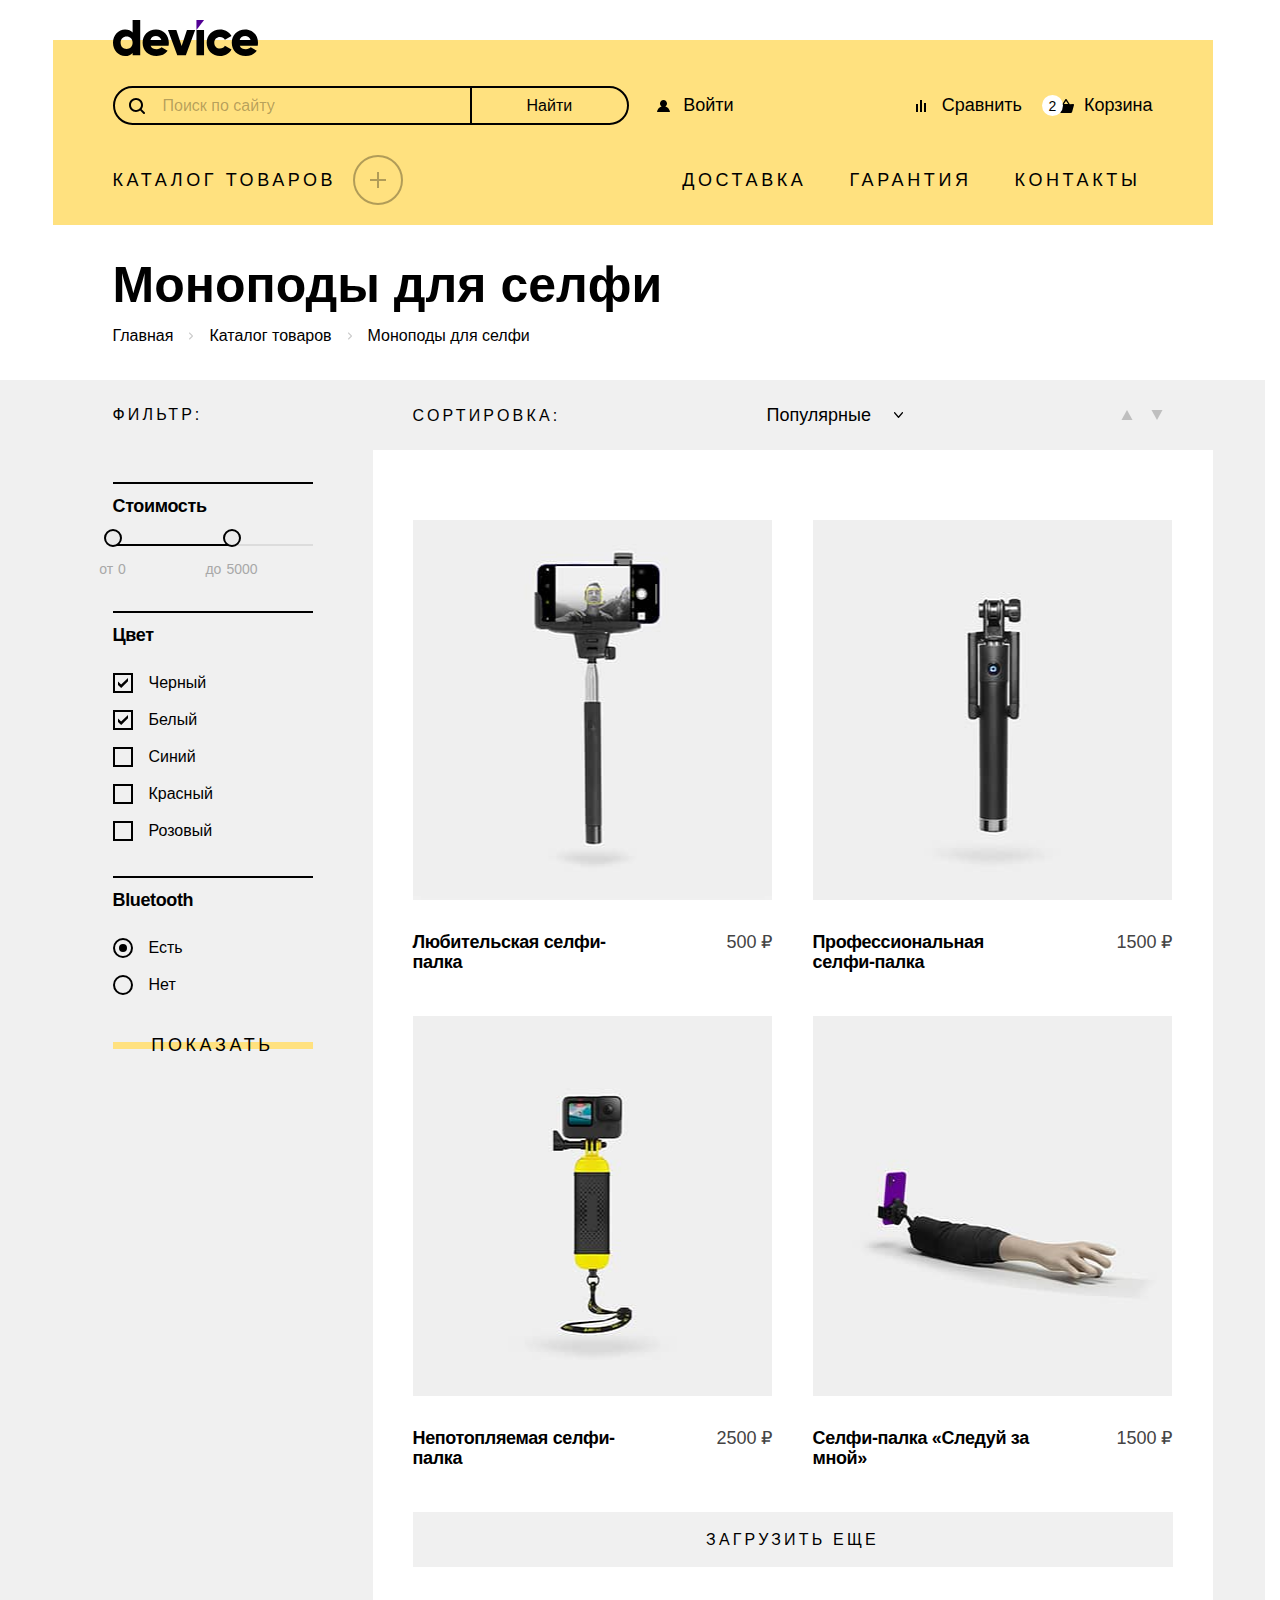
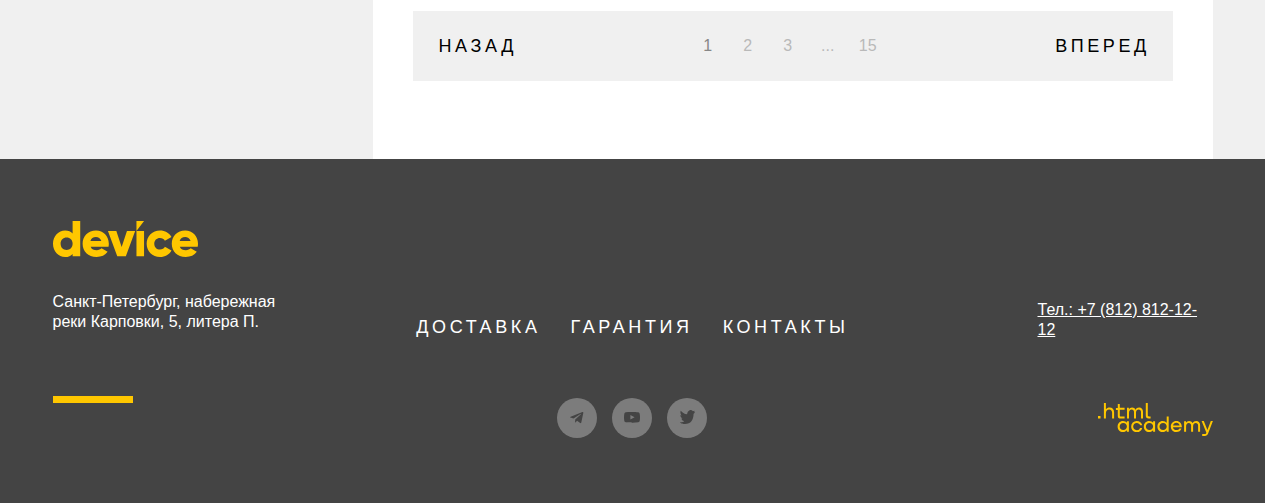
==== catalog.html @ 77f165de "Делает небольшие исправления в верстке" ====
<!DOCTYPE html>
<html lang="ru">

  <head>
    <meta charset="utf-8">
    <title>HTML Academy: Девайс</title>
    <link rel="stylesheet" href="styles/styles.min.css">
    <link rel="icon" href="images/icons/favicon.png" type="image/png">
  </head>

  <body>

    <div class="grid-container">

      <header class="header">
        <a class="header__logo-link" href="index.html">
          <img src="images/logo-header.svg" width="145" height="36" alt="Логотип магазина Девайс">
        </a>
        <form class="header__search-form" action="https://echo.htmlacademy.ru/" method="post">
          <label class="header__search-title">
            <span class="visually-hidden">Найти товары в магазине Девайс</span>
            <input class="field header__search-input" type="text" name="search" placeholder="Поиск по сайту" required>
            <span class="header__search-icon"></span>
          </label>
          <button class="header__search-button button" type="submit">Найти</button>
        </form>
        <nav class="header__user-navigation">
          <a class="user-nav-link user-signin-link header__user-item" href="#">Войти</a>
          <a class="user-nav-link user-compare-link header__product-item" href="#">Сравнить</a>
          <div class="header__product-item">
            <a class="user-nav-link user-basket-link" href="#">Корзина
              <span class="header__basket-count">2</span>
            </a>
            <!-- Чтобы открыть поповер с корзиной, нужно добавить класс "header_basket-open" -->
            <div class="header__basket-container">
              <ul class="header__basket-list">
                <li class="header__basket-item">
                  <a class="header__basket-link" href="#">
                    <img class="header__basket-thumb" src="images/products/amateur-selfie-stick-small.jpg" width="39" height="43" alt="Любительская селфи-палка">
                    <h2 class="header__basket-title">Любительская селфи-палка</h2>
                  </a>
                  <button class="header__basket-close-button" type="button">
                    <span class="visually-hidden">Удалить товар из корзины</span>
                  </button>
                </li>
                <li class="header__basket-item">
                  <a class="header__basket-link" href="#">
                    <img class="header__basket-thumb" src="images/products/professional-selfie-stick-small.jpg" width="39" height="43" alt="Профессиональная селфи-палка">
                    <h2 class="header__basket-title">Профессиональная селфи-палка</h2>
                  </a>
                  <button class="header__basket-close-button" type="button">
                    <span class="visually-hidden">Удалить товар из корзины</span>
                  </button>
                </li>
              </ul>
              <div class="header__basket-info">
                <span class="header__basket-total">Товаров:
                  <span class="header__basket-total-count">2</span>
                </span>
                <span class="header__basket-price">Сумма:
                  <span class="header__basket-sum">2000</span> ₽
                </span>
              </div>
              <a class="button header__basket-open-button" href="#">Открыть корзину</a>
            </div>
          </div>
        </nav>
        <div class="catalog header__catalog">
          <a class="button catalog__link-menu" href="catalog.html">Каталог товаров</a>
          <button class="button catalog__button" type="button">
            <span class="visually-hidden">Открыть меню с каталогом товаров</span>
          </button>
          <!-- Чтобы открыть каталог, нужно добавить класс "catalog_open" -->
          <ul class="catalog__list">
            <li class="catalog__item">
              <a class="catalog__link" href="#">Виртуальная реальность</a>
            </li>
            <li class="catalog__item">
              <a class="catalog__link" href="#">Моноподы для cелфи</a>
            </li>
            <li class="catalog__item">
              <a class="catalog__link" href="#">Экшн-камеры</a>
            </li>
            <li class="catalog__item">
              <a class="catalog__link" href="#">Фитнес-браслеты</a>
            </li>
            <li class="catalog__item">
              <a class="catalog__link" href="#">Умные часы</a>
            </li>
            <li class="catalog__item">
              <a class="catalog__link" href="#">Квадрокоптеры</a>
            </li>
          </ul>
        </div>
        <nav class="nav-info header__info-navigation">
          <ul class="nav-info__list">
            <li class="nav-info__item">
              <a class="nav-info__link" href="#">Доставка</a>
            </li>
            <li class="nav-info__item">
              <a class="nav-info__link" href="#">Гарантия</a>
            </li>
            <li class="nav-info__item">
              <a class="nav-info__link" href="#">Контакты</a>
            </li>
          </ul>
        </nav>
      </header>

      <main class="main main_production">
        <header class="production__heading">
          <h2 class="heading production__title">Моноподы для селфи</h2>
          <div class="breadcrumbs production_breadcrumbs">
            <a class="breadcrumbs__link" href="index.html">Главная</a>
            <a class="breadcrumbs__link" href="#">Каталог товаров</a>
            <span class="breadcrumbs__link">Моноподы для селфи</span>
          </div>
        </header>
        <section class="production">
          <div class="production__wrapper">
            <form class="production__filter" action="https://echo.htmlacademy.ru/" method="get">
              <div class="production__filter-heading">Фильтр:</div>
              <div class="production__wrapper-border">
                <fieldset class="production__filter-group">
                  <legend class="production__filter-title">Стоимость</legend>
                  <div class="production__range-scale">
                    <div class="production__range-bar">
                      <div class="production__range-wrapper production__range-wrapper_min">
                        <button class="production__range-toggle " type="button">
                          <span class="visually-hidden">Выбрать минимальную стоимость</span>
                        </button>
                        <label class="production__range-text">
                          <span class="production__range-price-text">от</span>
                          <input class="production__range-price-input" type="text" name="price-min" value="0">
                          <span class="production__range-price">0</span>
                        </label>
                      </div>
                      <div class="production__range-wrapper production__range-wrapper_max">
                        <button class="production__range-toggle" type="button">
                          <span class="visually-hidden">Выбрать максимальную стоимость</span>
                        </button>
                        <label class="production__range-text">
                          <span class="production__range-price-text">до</span>
                          <input class="production__range-price-input" type="text" name="price-max" value="5000">
                          <span class="production__range-price">5000</span>
                        </label>
                      </div>
                    </div>
                  </div>
                </fieldset>
              </div>
              <div class="production__wrapper-border">
                <fieldset class="production__filter-group">
                  <legend class="production__filter-title">Цвет</legend>
                  <label class="production__filter-inner">
                    <input class="production__filter-input production__filter-input_checkbox visually-hidden" name="color" type="checkbox" value="black" checked>
                    <span class="production__filter-input-2 production__filter-input-2_checkbox"></span>
                    <span class="production__filter-text">Черный</span>
                  </label>
                  <label class="production__filter-inner">
                    <input class="production__filter-input production__filter-input_checkbox visually-hidden" name="color" type="checkbox" value="white" checked>
                    <span class="production__filter-input-2 production__filter-input-2_checkbox"></span>
                    <span class="production__filter-text">Белый</span>
                  </label>
                  <label class="production__filter-inner">
                    <input class="production__filter-input production__filter-input_checkbox visually-hidden" name="color" type="checkbox" value="blue">
                    <span class="production__filter-input-2 production__filter-input-2_checkbox"></span>
                    <span class="production__filter-text">Синий</span>
                  </label>
                  <label class="production__filter-inner">
                    <input class="production__filter-input production__filter-input_checkbox visually-hidden" name="color" type="checkbox" value="red">
                    <span class="production__filter-input-2 production__filter-input-2_checkbox"></span>
                    <span class="production__filter-text">Красный</span>
                  </label>
                  <label class="production__filter-inner">
                    <input class="production__filter-input production__filter-input_checkbox visually-hidden" name="color" type="checkbox" value="pink">
                    <span class="production__filter-input-2 production__filter-input-2_checkbox"></span>
                    <span class="production__filter-text">Розовый</span>
                  </label>
                </fieldset>
              </div>
              <div class="production__wrapper-border">
                <fieldset class="production__filter-group">
                  <legend class="production__filter-title">Bluetooth</legend>
                  <label class="production__filter-inner">
                    <input class="production__filter-input production__filter-input_radio visually-hidden" name="bluetooth" type="radio" value="yes" checked>
                    <span class="production__filter-input-2 production__filter-input-2_radio"></span>
                    <span class="production__filter-text">Есть</span>
                  </label>
                  <label class="production__filter-inner">
                    <input class="production__filter-input production__filter-input_radio visually-hidden" name="bluetooth" type="radio" value="no">
                    <span class="production__filter-input-2 production__filter-input-2_radio"></span>
                    <span class="production__filter-text">Нет</span>
                  </label>
                </fieldset>
              </div>
              <button class="button button_yellow production__filter-button" type="submit">Показать</button>
            </form>
            <div class="production__inner">
              <div class="production__controls">
                <label class="production__title-select" for="sorting">Сортировка:</label>
                <select class="select production__select" name="sorting" id="sorting">
                  <option value="popular" selected>Популярные</option>
                  <option value="cheap">Дешевые</option>
                  <option value="expensive">Дорогие</option>
                </select>
                <div class="production__direction">
                  <button class="button production__button" type="button">
                    <span class="visually-hidden">От меньшего к большему</span>
                  </button>
                  <button class="button production__button production__button_arrow-down" type="button">
                    <span class="visually-hidden">От большего к меньшему</span>
                  </button>
                </div>
              </div>
              <ul class="card production__list">
                <li class="card__item">
                  <a class="card__link" href="#">
                    <!-- Чтобы отобразить ярлык "NEW", нужно добавить класс "card__img-inner_new" -->
                    <span class="card__img-inner">
                      <img class="card__img" src="images/products/amateur-selfie-stick-medium.jpg" alt="Любительская селфи-палка" width="360" height="380">
                      <span class="button button_yellow card__more">Подробнее</span>
                    </span>
                    <h2 class="heading card__title">Любительская селфи-палка</h2>
                    <span class="card__price">500 ₽</span>
                  </a>
                </li>
                <li class="card__item">
                  <a class="card__link" href="#">
                    <!-- Чтобы отобразить ярлык "NEW", нужно добавить класс "card__img-inner_new" -->
                    <span class="card__img-inner">
                      <img class="card__img" src="images/products/professional-selfie-stick-medium.jpg" alt="Любительская селфи-палка" width="360" height="380">
                      <span class="button button_yellow card__more">Подробнее</span>
                    </span>
                    <h2 class="heading card__title">Профессиональная селфи-палка</h2>
                    <span class="card__price">1500 ₽</span>
                  </a>
                </li>
                <li class="card__item">
                  <a class="card__link" href="#">
                    <!-- Чтобы отобразить ярлык "NEW", нужно добавить класс "card__img-inner_new" -->
                    <span class="card__img-inner">
                      <img class="card__img" src="images/products/unsinkable-selfie-stick-medium.jpg" alt="Любительская селфи-палка" width="360" height="380">
                      <span class="button button_yellow card__more">Подробнее</span>
                    </span>
                    <h2 class="heading card__title">Непотопляемая селфи-палка</h2>
                    <span class="card__price">2500 ₽</span>
                  </a>
                </li>
                <li class="card__item">
                  <a class="card__link" href="#">
                    <!-- Чтобы отобразить ярлык "NEW", нужно добавить класс "card__img-inner_new" -->
                    <span class="card__img-inner">
                      <img class="card__img" src="images/products/selfie-stick-follow-me-medium.jpg" alt="Любительская селфи-палка" width="360" height="380">
                      <span class="button button_yellow card__more">Подробнее</span>
                    </span>
                    <h2 class="heading card__title">Селфи-палка «Следуй за мной»</h2>
                    <span class="card__price">1500 ₽</span>
                  </a>
                </li>
              </ul>
              <button class="button production__load-more button_load-more" type="button">Загрузить еще</button>
              <div class="pagination pagination_margin-bottom">
                <a class="button pagination__link pagination__link_prev" href="#">Назад</a>
                <ul class="pagination__list">
                  <li class="pagination__item">
                    <a class="button pagination__link pagination__link_current" href="#">1</a>
                  </li>
                  <li class="pagination__item">
                    <a class="button pagination__link" href="#">2</a>
                  </li>
                  <li class="pagination__item">
                    <a class="button pagination__link" href="#">3</a>
                  </li>
                  <li class="pagination__item">
                    <span class="button pagination__link pagination__link_divider">...</span>
                  </li>
                  <li class="pagination__item">
                    <a class="button pagination__link" href="#">15</a>
                  </li>
                </ul>
                <a class="button pagination__link pagination__link_next" href="#">Вперед</a>
              </div>
            </div>
          </div>
        </section>
      </main>

      <footer class="footer">
        <div class="footer__inner">
          <div class="footer__contacts">
            <a class="footer__logo-link" href="index.html">
              <img src="images/logo-footer.svg" width="145" height="36" alt="Логотип магазина Девайс">
            </a>
            <address class="footer__address">Санкт-Петербург, набережная реки Карповки, 5, литера П.</address>
          </div>
          <div class="footer__info-wrapper">
            <nav class="nav-info footer__info-navigation">
              <ul class="nav-info__list footer_nav-info_list">
                <li class="nav-info__item footer_nav-info_margin">
                  <a class="nav-info__link footer_nav-info_link" href="#">Доставка</a>
                </li>
                <li class="nav-info__item footer_nav-info_margin">
                  <a class="nav-info__link footer_nav-info_link" href="#">Гарантия</a>
                </li>
                <li class="nav-info__item footer_nav-info_margin">
                  <a class="nav-info__link footer_nav-info_link" href="#">Контакты</a>
                </li>
              </ul>
            </nav>
            <ul class="social-list footer__social-wrapper">
              <li class="social-item footer__social-item">
                <a class="social-link footer__social-link social-link_telegram" href="https://t.me/htmlacademy" target="_blank" rel="nofollow">
                  <span class="visually-hidden">Станица в Телеграм</span>
                </a>
              </li>
              <li class="social-item footer__social-item">
                <a class="social-link footer__social-link social-link_youtube" href="https://www.youtube.com/user/htmlacademyru" target="_blank" rel="nofollow">
                  <span class="visually-hidden">Станица в YouTube</span>
                </a>
              </li>
              <li class="social-item footer__social-item">
                <a class="social-link footer__social-link social-link_twitter" href="https://twitter.com/htmlacademy_ru" target="_blank" rel="nofollow">
                  <span class="visually-hidden">Станица в Твиттере</span>
                </a>
              </li>
            </ul>
          </div>
          <div class="phone footer__phone-wrapper">
            <a class="phone-number footer__phone" href="tel:+78128121212">Тел.: +7 (812) 812-12-12</a>
            <a class="copyright footer__copyright" href="https://htmlacademy.ru/" aria-label="Сайт разработчиков макета" target="_blank">
              <svg class="copyright__svg footer_copyright-svg" width="115" height="33" viewBox="0 0 115 33" xmlns="http://www.w3.org/2000/svg" role="img">
                <path d="M0 12.9v2.6h2.5v-2.6H0ZM11.6 4.5c-1.6 0-2.8.7-3.6 1.7h-.1V0h-2v15.5h2v-5.3c0-2.1 1.3-3.6 3.3-3.6 1.8 0 2.9 1.4 2.9 3.2v5.7h2V9.4c.1-3-1.8-4.9-4.5-4.9ZM26.6 4.8h-4.8V1.1h-2v3.8h-1.9v2h1.9v6c0 1.7 1 2.7 2.7 2.7h4.1v-2h-3.7c-.7 0-1.1-.4-1.1-1.1V6.8h4.8v-2ZM41.1 4.6c-1.6 0-2.9.8-3.5 2.1h-.1c-.6-1.2-1.8-2.1-3.4-2.1-1.4 0-2.5.8-3.1 1.8h-.1V4.8H29v10.6h2V10c0-2 1-3.5 2.6-3.5 1.5 0 2.4 1 2.4 2.6v6.3h2V9.8c0-2.4 1.4-3.3 2.6-3.3 1.5 0 2.4 1 2.4 2.6v6.3h2V8.9c.1-2.5-1.4-4.3-3.9-4.3ZM47.8 12.7c0 1.7 1 2.7 2.8 2.7h2v-2h-1.7c-.7 0-1.1-.4-1.1-1.1V0h-2v12.7ZM28.9 19.7c-.9-1.1-2.2-1.8-3.9-1.8-3.1 0-5.4 2.3-5.4 5.6s2.3 5.6 5.4 5.6c1.8 0 3-.8 3.8-1.9h.1v1.6h2V18.2h-2v1.5Zm-3.6 7.4c-2.2 0-3.6-1.6-3.6-3.6s1.4-3.6 3.6-3.6 3.6 1.6 3.6 3.6c0 1.9-1.4 3.6-3.6 3.6ZM44.2 22c-.5-2.4-2.6-4.1-5.4-4.1a5.4 5.4 0 0 0-5.6 5.6c0 3.1 2.2 5.6 5.6 5.6 2.8 0 4.9-1.8 5.4-4.2h-2.1a3.4 3.4 0 0 1-3.3 2.3c-2.2 0-3.6-1.6-3.6-3.6s1.4-3.6 3.6-3.6c1.6 0 2.8 1 3.3 2.2h2.1V22ZM55.1 19.7c-.9-1.1-2.2-1.8-3.9-1.8-3.1 0-5.4 2.3-5.4 5.6s2.3 5.6 5.4 5.6c1.8 0 3-.8 3.8-1.9h.1v1.6h2V18.2h-2v1.5Zm-3.6 7.4c-2.2 0-3.6-1.6-3.6-3.6s1.4-3.6 3.6-3.6 3.6 1.6 3.6 3.6c0 1.9-1.5 3.6-3.6 3.6ZM68.7 19.8c-.9-1.1-2.2-1.9-3.9-1.9-3.1 0-5.4 2.3-5.4 5.6s2.2 5.6 5.4 5.6c1.7 0 3-.8 3.8-1.8h.1v1.5h2V13.4h-2v6.4Zm-3.6 7.3c-2.2 0-3.6-1.6-3.6-3.6s1.4-3.6 3.6-3.6 3.6 1.6 3.6 3.6c-.1 2-1.5 3.6-3.6 3.6ZM78.3 17.9c-3.3 0-5.5 2.5-5.5 5.6 0 3 2.1 5.6 5.5 5.6 2.5 0 4.5-1.3 5.2-3.6h-2.1c-.5 1-1.6 1.6-3 1.6-1.9 0-3.3-1.3-3.4-2.9h8.8c.2-3.6-2-6.3-5.5-6.3Zm0 1.9c1.7 0 3 1 3.3 2.6h-6.5c.3-1.5 1.5-2.6 3.2-2.6ZM98.2 17.9c-1.6 0-2.9.8-3.6 2h-.1c-.6-1.2-1.8-2-3.4-2-1.4 0-2.5.7-3.1 1.8v-1.5h-1.9v10.6h2v-5.4c0-2 1-3.4 2.6-3.5 1.5 0 2.4 1 2.4 2.6v6.3h2v-5.6c0-2.4 1.4-3.3 2.6-3.3 1.5 0 2.4 1 2.4 2.6v6.3h2v-6.5c.1-2.6-1.4-4.4-3.9-4.4ZM109.4 27l-3.6-8.9h-2.2l4.8 11.6c-.3.9-.7 1.2-1.7 1.2h-2.5v2h2.5c1.8 0 2.8-.8 3.5-2.6l4.7-12.2h-2.1l-3.4 8.9Z" />
              </svg>
            </a>
          </div>
        </div>
      </footer>
    </div>
    <script src="scripts/script.js"></script>
  </body>

</html>
---- styles/styles.min.css ----
.modal__button-input:hover,.modal__close-button:hover,.phone-number:hover,.footer__logo-link:hover,.production__filter-input:hover+.production__filter-input-2::before,.products__link:hover,.slider__point:hover,.slider__button-control:hover,.nav-info__link:hover,.catalog__link:hover,.header__basket-close-button:hover,.header__basket-link:hover,.header__logo-link:hover,.user-nav-link:hover,.card__link:hover .card__img-inner:before,.card__link:hover .card__img,.card__link:hover .card__title,.card__link:hover .card__price,.button_load-more:hover{opacity:.6}.modal__button-input:active,.modal__input:disabled,.modal__close-button:active,.phone-number:active,.social-link:active::before,.footer__logo-link:active,.copyright__svg:active,.production__filter-input:disabled+.production__filter-input-2_checkbox,.production__filter-input:disabled~.production__filter-text,.production__filter-input:active+.production__filter-input-2::before,.subscribe__button:disabled,.subscribe__input:disabled,.delivery__link:active,.products__link:active,.slider__point:active,.slider__button-control:active,.nav-info__link:active,.catalog__link:active,.header__basket-close-button:active,.header__basket-link:active,.header__logo-link:active,.user-nav-link:active,.card__link:active .card__img-inner:before,.card__link:active .card__img,.card__link:active .card__title,.card__link:active .card__price,.button_load-more:active,.select:disabled,.header__search-button:disabled,.header__search-input:disabled+.header__search-form__icon,.header__search-input:disabled,.button:disabled{opacity:.3}.header__search-button:disabled,.header__search-input:disabled+.header__search-form__icon,.header__search-input:disabled,.button:disabled{pointer-events:none}.social-list,.production__list,.advantages__list,.products__list,.slider__pagination,.nav-info__list,.catalog__list,.header__basket-list,.pagination__list,.list{margin:0;padding:0;list-style:none}.phone-number,.delivery__link,.products__link,.nav-info__link,.catalog__link,.header__basket-link,.card__link,.breadcrumbs__link{color:#000;text-decoration:none}@font-face{font-style:normal;font-weight:400;font-family:"Rubik";font-display:swap;src:url("../fonts/rubik/rubik-400.woff2") format("woff2")}@font-face{font-style:normal;font-weight:700;font-family:"Rubik";font-display:swap;src:url("../fonts/rubik/rubik-700.woff2") format("woff2")}@font-face{font-style:normal;font-weight:800;font-family:"Raleway";font-display:swap;src:url("../fonts/raleway/raleway-800.woff2") format("woff2")}*,*::before,*::after{box-sizing:border-box}*:focus{outline:2px solid #af4fff}*:focus:not(:focus-visible){outline:none}*:focus-visible{outline:2px solid #af4fff}html{scrollbar-gutter:stable}body{min-width:1160px;height:100vh;margin:0;font-style:normal;font-weight:400;font-size:18px;line-height:30px;font-family:"Rubik",sans-serif}.visually-hidden{position:absolute;width:0;height:0;margin:-1px;padding:0;overflow:hidden;white-space:nowrap;border:0;clip:rect(0 0 0 0);-webkit-clip-path:inset(100%);clip-path:inset(100%)}.grid-container{display:grid;min-height:100%;margin:0 auto;padding-top:40px;-webkit-column-gap:40px;-moz-column-gap:40px;column-gap:40px;grid-template-columns:repeat(6, 1fr);grid-template-rows:-webkit-min-content 1fr -webkit-min-content;grid-template-rows:min-content 1fr min-content}.main{grid-column:1/-1}.heading,.paragraph{margin:0;margin-bottom:20px}.heading{font-family:"Raleway",sans-serif}.paragraph{color:#444}.field{font-size:inherit;font-family:inherit;color:#444;border:0}.select{position:relative;padding:0 32px 0 10px;font-size:inherit;line-height:30px;font-family:inherit;background-image:url("../images/icons/arrow-bottom.svg");background-repeat:no-repeat;background-position:center right 12px;cursor:pointer;-webkit-appearance:none;-moz-appearance:none}.select:disabled{pointer-events:none}.button{position:relative;display:flex;justify-content:center;align-items:center;padding:10px;font-size:inherit;font-family:"Raleway",sans-serif;text-align:center;color:#000;text-transform:uppercase;text-decoration:none;background-color:rgba(0,0,0,0);border:none;cursor:pointer}.button:focus{z-index:1}.button_yellow{z-index:1;width:-webkit-max-content;width:-moz-max-content;width:max-content;padding:5px 15px;letter-spacing:.2em}.button_yellow::before{content:"";position:absolute;z-index:-1;width:100%;height:22%;background-color:#ffe17f;transition:height .2s}.button_yellow:hover::before{height:100%}.button_yellow:active::before{background-color:#fc3}.button_load-more{width:calc(100% - 80px);margin:0 auto;padding-top:18px;padding-bottom:18px;font-size:16px;line-height:19px;letter-spacing:.2em;background-color:#f0f0f0}.product-parameters{display:flex;flex-wrap:wrap}.product-parameters__list{display:flex;flex-direction:column;margin:0;margin-right:20px;margin-bottom:26px}.product-parameters__title{font-size:16px}.product-parameters__description{order:-1;margin:0;margin-bottom:12px;font-size:36px}.list{margin-bottom:30px;margin-left:20px;line-height:20px}.list__item{position:relative;margin-bottom:19px;padding-left:34px}.list__item::before{content:"";position:absolute;top:0;bottom:0;left:0;width:8px;height:8px;margin:auto;background-color:#000;border-radius:50%}.tooltip{position:relative}.tooltip__button{width:26px;height:26px;background-color:#ffe17f;background-image:url("../images/icons/tooltip-icon.svg");background-repeat:no-repeat;background-position:center;border-radius:50%}.tooltip__button:hover+.tooltip__text,.tooltip__button:focus+.tooltip__text{display:block}.tooltip__text{position:absolute;top:100%;right:-35px;z-index:1;display:none;width:-webkit-max-content;width:-moz-max-content;width:max-content;max-width:200px;margin-top:10px;padding:19px;font-weight:400;font-size:16px;line-height:20px;color:#fff;background-color:#000}.tooltip__text::before{content:"";position:absolute;right:40px;bottom:100%;width:14px;height:6px;background-image:url("../images/icons/tooltip-arrow.svg");background-repeat:no-repeat}.breadcrumbs{display:flex;flex-wrap:wrap;align-items:center}.breadcrumbs__link{position:relative;font-size:16px;line-height:20px}.breadcrumbs__link:last-child{pointer-events:none}.breadcrumbs__link:not(:last-child){margin-right:36px}.breadcrumbs__link:not(:last-child)::after{content:"";position:absolute;top:50%;right:-20px;width:4px;height:8px;background-image:url("../images/icons/arrow-right.svg");background-repeat:no-repeat;-webkit-transform:translateY(-50%);transform:translateY(-50%);opacity:.2;pointer-events:none}.breadcrumbs__link:hover{color:#666}.breadcrumbs__link:active{color:#b3b3b3}.card{display:grid;margin-bottom:44px;-webkit-column-gap:40px;-moz-column-gap:40px;column-gap:40px;grid-template-columns:repeat(2, 1fr);row-gap:44px}.card__link{display:grid;grid-template-columns:2fr .8fr;row-gap:32px}.card__link:hover .card__img{-webkit-transform:scale(1.1);transform:scale(1.1)}.card__link:hover .card__more{opacity:1}.card__img-inner{position:relative;overflow:hidden;background-color:#f0f0f0;grid-column:1/-1}.card__img-inner:before{content:"";position:absolute;top:27px;right:27px;z-index:1;display:none;width:60px;height:60px;background-image:url("../images/icons/new.svg");background-repeat:no-repeat;opacity:1;transition:opacity .2s}.card__img-inner_new::before{display:block}.card__img{display:block;width:100%;height:auto;transition:opacity .2s,-webkit-transform .2s;transition:opacity .2s,transform .2s;transition:opacity .2s,transform .2s,-webkit-transform .2s;-o-object-fit:contain;object-fit:contain}.card__more{position:absolute;top:0;right:0;bottom:0;left:0;width:100%;max-width:210px;height:-webkit-min-content;height:-moz-min-content;height:min-content;margin:auto;opacity:0;transition:opacity .2s;pointer-events:none}.card__title{margin-bottom:0;padding-right:20px;font-size:18px;line-height:20px;letter-spacing:-0.02em;transition:opacity .2s;grid-column-start:1}.card__price{line-height:21px;color:#444;transition:opacity .2s;grid-column-end:-1;justify-self:right}.pagination{display:flex;align-items:center;width:calc(100% - 80px);margin:0 auto;background-color:#f0f0f0}.pagination_margin-bottom{margin-bottom:78px}.pagination__list{display:flex;flex-wrap:wrap;justify-content:center;align-items:center}.pagination__item{font-weight:400;font-size:16px;line-height:20px;font-family:"Rubik",sans-serif}.pagination__link{min-width:40px;min-height:40px;padding:10px 11px;font-family:inherit;color:#b9b9b9}.pagination__link:hover{color:#444}.pagination__link:active{color:#c7c7c7}.pagination__link_prev,.pagination__link_next{max-width:140px;margin:0 auto;padding:26px;line-height:18px;font-family:"Raleway",sans-serif;color:#000;letter-spacing:.2em}.pagination__link_prev:hover,.pagination__link_next:hover{background-color:#dcdcdc}.pagination__link_prev:active,.pagination__link_next:active{color:#9a9a9a}.pagination__link_prev{margin-left:0}.pagination__link_next{margin-right:0}.pagination__link_current{color:#878787 !important;pointer-events:none}.pagination__link_divider{pointer-events:none}.user-nav-link{position:relative;display:inline-block;padding:8px 0 8px 26px;line-height:21px;color:#000;text-decoration:none}.user-nav-link::before{content:"";position:absolute;top:0;bottom:0;left:0;margin:auto;background-repeat:no-repeat}.user-signin-link::before{width:13px;height:12px;background-image:url("../images/icons/user.svg")}.user-compare-link::before{width:10px;height:12px;background-image:url("../images/icons/compare.svg")}.user-basket-link::before{width:16px;height:14px;background-image:url("../images/icons/basket.svg")}.header{position:relative;display:grid;width:1160px;margin:0 auto;padding:46px 60px 20px 60px;-webkit-column-gap:26px;-moz-column-gap:26px;column-gap:26px;background-color:#ffe17f;grid-column:1/-1;grid-template-columns:1.047fr 1fr;row-gap:30px}.header__logo-link{position:absolute;top:-20px;left:60px}.header__search-form{display:flex;flex-shrink:0;max-width:519px;overflow:hidden;grid-column:1}.header__search-title{position:relative}.header__search-input{width:359px;height:100%;padding:9px 10px 8px 48px;font-size:16px;line-height:21px;background-color:rgba(0,0,0,0);border:2px solid #000;border-radius:50px 0 0 50px}.header__search-input:focus{z-index:1;border:2px solid #af4fff;outline:none}.header__search-input::-webkit-input-placeholder{color:rgba(0,0,0,.3)}.header__search-input::-moz-placeholder{color:rgba(0,0,0,.3)}.header__search-input:-ms-input-placeholder{color:rgba(0,0,0,.3)}.header__search-input::-ms-input-placeholder{color:rgba(0,0,0,.3)}.header__search-input::placeholder{color:rgba(0,0,0,.3)}.header__search-icon{position:absolute;top:0;bottom:0;left:16px;width:16px;height:16px;margin:auto;background-image:url("../images/icons/search.svg");background-repeat:no-repeat;pointer-events:none}.header__search-button{position:relative;left:-2px;width:160px;padding:7px 10px;font-size:16px;line-height:21px;font-family:inherit;text-transform:none;border:2px solid #000;border-radius:0 50px 50px 0}.header__search-button:hover{color:#fff;background-color:#000}.header__search-button:focus{border:2px solid #af4fff;outline:none}.header__search-button:active{color:rgba(255,255,255,.3)}.header__search-button:disabled{color:#000;background-color:rgba(0,0,0,0)}.header__user-navigation{display:flex;flex-wrap:wrap;justify-content:flex-end;align-content:center;width:100%;grid-column-end:-1}.header__user-item:not(:first-child){margin-left:36px}.header__product-item:not(:first-child){margin-left:36px}.header__user-item+.header__product-item{margin-left:auto}.header__product-item{position:relative}.header__basket-count{position:absolute;top:0;bottom:0;left:-16px;width:21px;height:21px;margin:auto;padding:3px 0;overflow:hidden;font-size:14px;line-height:17px;text-align:center;background-color:#fff;border-radius:50%}.header__basket-container{position:absolute;top:100%;left:0;z-index:2;display:none;width:320px;margin-top:10px;padding:20px;background-color:#000;-webkit-transform:translate(-50%);transform:translate(-50%)}.header__basket-container::before{content:"";position:absolute;bottom:100%;left:50%;width:14px;height:6px;background-image:url("../images/icons/popover-arrow.svg");background-repeat:no-repeat;-webkit-transform:translate(-50%);transform:translate(-50%)}.header_basket-open{display:block}.header__basket-item{display:flex;justify-content:space-between;margin-bottom:40px}.header__basket-link{display:flex}.header__basket-thumb{margin-right:23px;-o-object-fit:cover;object-fit:cover}.header__basket-title{margin:0;margin-right:40px;font-weight:400;font-size:16px;line-height:20px;color:#fff}.header__basket-close-button{position:relative;top:0;right:0;flex-shrink:0;width:10px;height:10px;padding:0;background-color:rgba(0,0,0,0);background-image:url("../images/icons/basket-close-button.svg");background-repeat:no-repeat;border:0;cursor:pointer}.header__basket-info{display:flex;justify-content:space-between;margin-bottom:40px;font-size:16px;line-height:20px;color:#fff}.header__basket-open-button{padding:16px 10px 13px 10px;font-weight:800;font-size:18px;line-height:21px;background-color:#fff}.header__basket-open-button:hover{background-color:#ffe17f}.header__basket-open-button:active{color:rgba(0,0,0,.3)}.header__catalog{grid-column:1}.header__info-navigation{grid-column-end:-1}.catalog{z-index:1;display:flex;align-items:center;justify-self:start}.catalog__link-menu{padding:0;font-size:18px;line-height:21px;letter-spacing:.2em}.catalog__button{z-index:1;margin-left:17px;padding:0}.catalog__button::after{content:"";flex-shrink:0;width:50px;height:50px;background-image:url("../images/icons/catalog-plus.svg");background-repeat:no-repeat;background-position:center;border:2px solid #000;border-radius:50%;opacity:.3}.catalog__button:hover::after{opacity:1}.catalog_minus::after{background-image:url("../images/icons/catalog-minus.svg")}.catalog__list{position:absolute;top:100%;left:0;display:none;flex-direction:column;flex-wrap:wrap;align-content:flex-start;width:100%;max-height:170px;padding:15px 60px 38px 60px;font-size:16px;line-height:18px;background-color:#ffe17f}.catalog_open{display:flex}.catalog__item{width:100%;max-width:252px}.catalog__link{display:inline-block;margin-right:40px;margin-bottom:18px}.nav-info__list{display:flex;flex-wrap:wrap;align-content:center;height:100%;padding-left:25px}.nav-info__item:not(:last-child){margin-right:43px}.nav-info__link{position:relative;z-index:1;display:inline-block;padding:10px 0;line-height:21px;font-family:"Raleway",sans-serif;text-transform:uppercase;letter-spacing:.2em}.slider{width:100%;width:1160px;margin:0 auto;margin-bottom:41px}.slider_opacity{opacity:1;transition:opacity .2s}.slider__count{position:relative;margin-top:-15px;padding-right:48px;text-align:right;background-color:#ffe17f}.slider__count-number{position:relative;bottom:-18px;font-weight:700;font-size:180px;line-height:.71;color:#fff}.slider__inner{position:relative;top:-28px;display:grid;min-height:440px;-webkit-column-gap:40px;-moz-column-gap:40px;column-gap:40px;grid-template-columns:1fr 1fr;grid-template-rows:1fr repeat(5, -webkit-min-content);grid-template-rows:1fr repeat(5, min-content)}.slider__link_img{display:block}.slider__images{position:relative;top:-25px;align-self:center;grid-column:1;grid-row:1/span 4}.slider__image{width:100%;height:100%;max-height:425px;vertical-align:middle;-o-object-fit:contain;object-fit:contain}.slider__button-control{position:absolute;top:50%;width:20px;height:60px;background-image:url("../images/icons/slider-arrow.svg");background-repeat:no-repeat;-webkit-transform:translateY(-50%);transform:translateY(-50%)}.slider__button-control_prev{left:0}.slider__button-control_next{right:0;-webkit-transform:translateY(-50%) scale(-1, 1);transform:translateY(-50%) scale(-1, 1)}.slider__title{margin-bottom:29px;font-size:50px;line-height:50px;font-family:"Raleway",sans-serif;grid-column-end:-1}.slider__description{margin-bottom:50px;grid-column-end:-1}.slider__button{width:100%;max-width:220px;margin-bottom:50px;grid-column-end:-1;justify-self:start}.slider__parameters{grid-column-end:-1;justify-self:start}.slider__pagination{display:flex;flex-wrap:wrap;grid-column:1/-1;justify-self:center}.slider__pagination-item:not(:last-child){margin-right:20px}.slider__point{width:12px;height:12px;padding:0;border:2px solid #000;border-radius:50%;transition:background-color .4s}.slider_current-point{background-color:#000;pointer-events:none}.products{width:100%;max-width:1160px;margin:0 auto;margin-bottom:81px}.products__list{display:grid;gap:40px;grid-template-columns:repeat(6, 160px)}.products__link{display:inline-block}.products__logo{display:inline-block;width:160px;height:160px;margin-bottom:24px;background-color:#ffe17f;background-repeat:no-repeat;background-position:center}.products_virtual-reality{background-image:url("../images/products/icons/virtual-reality.svg")}.products_monopods{background-image:url("../images/products/icons/monopods.svg");background-position-y:bottom}.products_action-cameras{background-image:url("../images/products/icons/action-cameras.svg")}.products_fitness-bracelets{background-image:url("../images/products/icons/fitness-bracelets.svg")}.products_smart-watches{background-image:url("../images/products/icons/smart-watches.svg")}.products_quadrocopters{background-image:url("../images/products/icons/quadrocopters.svg")}.products__text{font-weight:800;font-size:18px;line-height:24px;font-family:"Raleway",sans-serif;letter-spacing:-0.02em}.advantages{position:relative;margin-bottom:41px}.advantages__background{position:absolute;width:100%;min-height:290px;background-color:#f0f0f0}.advantages__wrapper{position:relative;top:-101px;display:grid;width:1160px;min-height:320px;margin:0 auto;grid-template-columns:280px 1fr}.advantages__wrapper::before{content:"";position:absolute;width:7px;height:100%;background-color:#000;grid-column-start:2}.advantages__list{align-self:center;grid-column-start:1}.advantages__item{display:inline-block;width:100%}.advantages__item:not(:last-child){margin-bottom:35px}.advantages__button{width:100%;max-width:160px;padding:0;overflow:hidden;transition:max-width .2s}.advantages__button::before{transition:height .2s,opacity .2s .2s}.advantages__button-text{flex-shrink:0;width:160px;padding:10px 10px 10px 14px}.advantages_current{justify-content:flex-start;max-width:100%;padding:0;color:#ffe17f;background-color:#000}.advantages_current::before{visibility:hidden;opacity:0}.advantages_current:active::before{background:none}.advantages__inner{align-self:center;padding-left:14%;transition:opacity .2s;grid-column-end:-1}.advantages__description{position:relative;max-width:475px}.advantages__description::after{content:"";position:absolute;top:3px;left:100%;margin-left:17.5%;background-repeat:no-repeat}.advantages_delivery::after{width:136px;height:165px;background-image:url("../images/icons/advantages/advantages-delivery.svg")}.advantages_warranty::after{width:171px;height:195px;background-image:url("../images/icons/advantages/advantages-warranty.svg")}.advantages_credit::after{width:156px;height:189px;background-image:url("../images/icons/advantages/advantages-credit.svg")}.advantages__title{margin:0;margin-bottom:34px;font-size:50px;line-height:50px;font-family:"Raleway",sans-serif}.advantages__text{margin:0}.delivery{width:1160px;margin:0 auto 70px}.delivery__link{position:relative;display:inline-block;width:100%;padding:41px 137px 36px 142px;font-size:20px;line-height:23px;font-family:"Raleway",sans-serif;text-align:center;text-transform:uppercase;letter-spacing:.2em;background-color:#f0f0f0}.delivery__link::before{content:"";position:absolute;top:0;left:0;width:125px;height:100%;background-color:#ffe17f;background-image:url("../images/icons/delivery.svg");background-repeat:no-repeat;background-position:center}.delivery__link::after{content:"";position:absolute;top:0;right:43px;bottom:0;width:40px;height:40px;margin:auto;background-color:#e6e6e6;background-image:url("../images/icons/info.svg");background-repeat:no-repeat;background-position:center;background-blend-mode:overlay;border-radius:50%}.delivery__link:hover::before{background-color:#ffc700}.delivery__link:hover::after{background-blend-mode:normal}.about{display:grid;width:1160px;margin:0 auto;margin-bottom:70px;-webkit-column-gap:97px;-moz-column-gap:97px;column-gap:97px;grid-template-columns:1fr 1fr}.about__wrapper{position:relative;padding-top:47px}.about__wrapper::before{content:"";position:absolute;top:0;left:0;width:84px;height:7px;background-color:#000}.about__title-h2{margin-bottom:48px;font-size:50px;line-height:50px;font-family:"Raleway",sans-serif}.about__title-h3{margin-bottom:15px;font-weight:700;font-size:24px;color:#444}.about__text{margin-bottom:30px;color:#444}.about__list{margin-left:3.5px;font-weight:700;letter-spacing:-0.02em}.about__item::before{background-color:#ffc700}.about__button{width:100%;max-width:270px}.about_button{max-width:260px}.subscribe{background-color:#f0f0f0}.subscribe__wrapper{display:grid;width:1160px;margin:0 auto;padding:64px 0 56px 0;-webkit-column-gap:4.6%;-moz-column-gap:4.6%;column-gap:4.6%;grid-template-columns:1fr 1fr;row-gap:124px}.subscribe__title-h2{max-width:348px;padding-left:8px;font-size:50px;line-height:50px;grid-column-start:1}.subscribe__text{padding-top:10px;grid-column-end:-1}.subscribe__form{position:relative;display:flex;max-width:810px;grid-column:1/-1;grid-row-start:2}.subscribe__error-text{position:absolute;top:100%;display:none;font-size:14px;line-height:20px;color:#ff3d3d}.subscribe_error-open{display:block}.subscribe__label{position:relative;z-index:1;flex-grow:1}.subscribe__input{width:100%;height:100%;padding:11px 16px 14px 16px;font-size:inherit;border-bottom:3px solid #c4c4c4}.subscribe__input:focus{z-index:1;background-color:#dcdcdc;outline:2px solid #af4fff}.subscribe_error{border-bottom:3px solid #ff3d3d}.subscribe__button{width:253px;padding:15px 10px 15px 15px;line-height:21px;letter-spacing:.2em;border:3px solid #c4c4c4}.subscribe__button:hover,.subscribe__button:active{color:#fff;background-color:#000;border-color:#000}.subscribe__button:active{color:rgba(255,255,255,.3)}.subscribe__button:disabled{pointer-events:none}.subscribe__free{position:relative;align-self:center;max-width:250px;margin-left:20px;padding-left:32px;color:#444;grid-column-end:-1;grid-row-start:2;justify-self:end}.subscribe__free::before{content:"";position:absolute;top:0;bottom:0;left:0;width:15px;height:14px;margin:auto;background-image:url("../images/icons/status-success.svg");background-repeat:no-repeat}.production{background-color:#f0f0f0}.production__heading{width:1160px;margin:0 auto;padding:35px 21px 34px 60px}.production__wrapper{display:grid;width:1160px;margin:0 auto;grid-template-columns:320px 1fr}.production__title{margin-bottom:16px;padding:0;font-size:50px;line-height:50px}.production__range-scale{position:relative;width:100%;height:2px;margin:0 auto 30px;border-bottom:2px solid #dcdcdc;grid-column:1/-1}.production__range-bar{position:absolute;left:0;width:119px;height:2px;border-bottom:2px solid #000}.production__range-wrapper{position:absolute;top:-20px}.production__range-wrapper_min{left:-9px}.production__range-wrapper_max{right:-9px}.production__range-toggle{width:18px;height:18px;padding:0;background-color:#ebebeb;border:2px solid #000;border-radius:50%;cursor:pointer}.production__range-price-text{margin-right:5px}.production__range-price-input{display:none}.production__range-text{position:absolute;top:100%;left:50%;display:flex;margin-top:5px;font-size:14px;line-height:20px;color:#a8a8a8;-webkit-transform:translateX(-50%);transform:translateX(-50%)}.production__filter{padding:25px 60px;grid-column-start:1}.production__filter-heading{margin-bottom:58px;font-size:16px;line-height:19px;font-family:"Raleway",sans-serif;text-transform:uppercase;letter-spacing:.2em}.production__filter-inner{display:flex}.production__filter-inner:not(:last-child){margin-bottom:17px}.production__wrapper-border{margin-bottom:35px;border-top:2px solid #000}.production__filter-group{margin:0;padding:0;border:0}.production__filter-title{margin-bottom:23px;padding:0;padding-top:7px;font-weight:700;color:#000;letter-spacing:-0.02em}.production__filter-input:focus+.production__filter-input-2{outline:2px solid #af4fff}.production__filter-input:hover+.production__filter-input-2{border-color:rgba(0,0,0,.6)}.production__filter-input:active+.production__filter-input-2{border-color:rgba(0,0,0,.3)}.production__filter-input:hover~.production__filter-text{color:rgba(0,0,0,.6)}.production__filter-input:active~.production__filter-text{color:rgba(0,0,0,.3)}.production__filter-input:disabled+.production__filter-input-2_checkbox,.production__filter-input:disabled~.production__filter-text{color:inherit;border-color:inherit;pointer-events:none}.production__filter-input_checkbox:checked+.production__filter-input-2_checkbox::before{display:block}.production__filter-input_radio:checked+.production__filter-input-2_radio::before{display:block}.production__filter-input-2{position:relative;flex-shrink:0;width:20px;height:20px;margin-right:16px;border:2px solid #000}.production__filter-input-2::before{content:"";position:absolute;top:0;right:0;bottom:0;left:0;display:none;margin:auto;background-repeat:no-repeat}.production__filter-input-2_checkbox:before{width:10px;height:10px;background-image:url("../images/icons/input-checkbox.svg")}.production__filter-input-2_radio{border-radius:50%}.production__filter-input-2_radio:before{width:8px;height:8px;background-image:url("../images/icons/input-radio.svg")}.production__filter-text{font-size:16px;line-height:20px}.production__filter-button{width:100%}.production__inner{background-color:#fff;grid-column-end:-1}.production__controls{display:flex;align-items:center;padding:20px 40px;background-color:#f0f0f0}.production__title-select{max-width:400px;font-size:16px;line-height:19px;font-family:"Raleway",sans-serif;text-transform:uppercase;letter-spacing:.2em}.production__select{width:160px;margin:0 auto;background-color:rgba(0,0,0,0);border:0}.production__direction{display:flex;flex-shrink:0}.production__button{position:relative;display:inline;width:30px;height:30px;padding:0}.production__button:before{content:"";position:absolute;top:0;right:0;bottom:0;left:0;margin:auto;background-image:url("../images/icons/arrow-top.svg");background-repeat:no-repeat;background-position:center;opacity:.2}.production__button_arrow-down:before{-webkit-transform:scale(1, -1);transform:scale(1, -1)}.production__button:hover:before{opacity:.5}.production__button:active:before{opacity:1}.production__list{padding:70px 40px 0 40px;grid-column-end:-1}.production__load-more{margin-bottom:44px}.copyright__svg{vertical-align:middle;fill:#000}.copyright__svg:hover{fill:#fff}.footer{padding:62px 3% 55px 3%;background-color:#444;grid-column:1/-1;grid-row-end:-1}.footer__inner{display:grid;width:100%;max-width:1160px;margin:0 auto;grid-template-columns:239px 1fr minmax(300px, 444px) 1.54fr 175px}.footer__contacts{position:relative;margin-bottom:32px}.footer__contacts::after{content:"";position:absolute;width:80px;height:7px;background-color:#ffc700}.footer__logo-link{display:inline-block;margin-bottom:26px}.footer__address{margin-bottom:64px;font-style:normal;font-size:16px;line-height:20px;color:#fff}.footer__info-wrapper{align-self:end;grid-column-start:3}.footer__info-navigation{margin-bottom:50px}.footer_nav-info_list{justify-content:center;padding-left:0}.footer_nav-info_margin:not(:last-child){margin-right:30px}.footer_nav-info_link{color:#fff}.footer__phone-wrapper{display:flex;flex-direction:column;margin-top:79px;grid-column-end:-1}.footer__phone{margin-bottom:63px;color:#fff}.footer__copyright{align-self:flex-end;margin-bottom:12px}.footer_copyright-svg{fill:#ffc700}.social-list{display:flex;flex-wrap:wrap;justify-content:center;line-height:12px}.social-item{margin-bottom:10px}.social-item:not(:last-child){margin-right:15px}.social-link{position:relative;display:inline-block;width:40px;height:40px;background-color:rgba(255,255,255,.3);border-radius:50%}.social-link::before{content:"";position:absolute;top:0;right:0;bottom:0;left:0;margin:auto;background-repeat:no-repeat}.social-link:hover{background-color:#ffc700}.social-link_telegram::before{width:14px;height:12px;background-image:url("../images/icons/social-telegram.svg")}.social-link_youtube::before{width:16px;height:11px;background-image:url("../images/icons/social-youtube.svg")}.social-link_twitter::before{width:15px;height:15px;background-image:url("../images/icons/social-twitter.svg")}.phone-number{display:inline-block;font-size:16px;line-height:20px;text-decoration:underline}.modal{width:100%;max-width:920px;padding:0;border:none}.modal__wrapper{display:grid;padding:63px 70px;border:10px solid #000;box-shadow:0 10px 0 rgba(0,0,0,.1);grid-template-columns:1fr auto;row-gap:37px}.modal::-webkit-backdrop{background-color:rgba(240,240,240,.9)}.modal::backdrop{background-color:rgba(240,240,240,.9)}.modal__wrapper-tooltip{grid-column:4}.modal__inner-tooltip{position:relative;margin-bottom:7px}.modal__title{margin:0;padding-right:10px;font-size:50px;line-height:1;grid-column-start:1}.modal__close-button{box-sizing:content-box;width:26px;height:26px;margin-top:10px;padding:2px;background-image:url("../images/icons/close-modal.svg");background-repeat:no-repeat;background-position:center;grid-column-end:-1}.modal__form{display:grid;-webkit-column-gap:42px;-moz-column-gap:42px;column-gap:42px;grid-column:1/-1;grid-template-columns:repeat(2, 1fr) .85fr 180px;row-gap:38px}.modal__input-title{position:relative;display:flex;flex-direction:column;align-self:flex-start}.modal__input-title_margin{margin-bottom:20px}.modal__input-title_name{grid-column:1/span 2}.modal__input-title_email{grid-column:3/-1}.modal__input-title_comment{grid-column:1/span 3}.modal__input-title_error{color:#ff3d3d}.modal__input-title_error .modal__input{outline:2px solid #ff3d3d}.modal__input-title_error .modal__info_error-text{display:block}.modal__input-title_display{display:inline}.modal__inner-input{display:grid;grid-template-columns:repeat(3, 60px)}.modal__inner-input::after{content:"";position:absolute;top:0;right:21px;bottom:0;margin:auto;background-repeat:no-repeat;background-position:center;pointer-events:none}.modal__inner-input_name::after{width:13px;height:12px;background-image:url("../images/icons/input-name.svg")}.modal__inner-input_email::after{width:15px;height:12px;background-image:url("../images/icons/input-email.svg")}.modal__input-text{position:relative;margin-bottom:7px;font-weight:700;color:#000;letter-spacing:-0.02em}.modal__input{width:100%;padding:20px 50px 20px 20px;color:#000;background-color:#f0f0f0}.modal__input_number{padding-right:60px;padding-left:60px;text-align:center;-moz-appearance:textfield;grid-column:1/-1;grid-row-start:1}.modal__input_number::-webkit-outer-spin-button,.modal__input_number::-webkit-inner-spin-button{-webkit-appearance:none}.modal__input:hover,.modal__input:focus{background-color:#dcdcdc}.modal__input:focus{outline:2px solid #af4fff}.modal__input::-webkit-input-placeholder{color:rgba(0,0,0,.3)}.modal__input::-moz-placeholder{color:rgba(0,0,0,.3)}.modal__input:-ms-input-placeholder{color:rgba(0,0,0,.3)}.modal__input::-ms-input-placeholder{color:rgba(0,0,0,.3)}.modal__input::placeholder{color:rgba(0,0,0,.3)}.modal__info{position:absolute;top:100%;left:0;display:none;font-size:14px}.modal__info_show{display:block}.modal__button-submit{padding:10px 30px;grid-column:1/-1}.modal__tooltip{position:absolute;margin-top:2px;margin-left:10px}.modal__button-input{background-repeat:no-repeat;background-position:center;grid-row-start:1}.modal__button-input:hover~.field{background-color:#dcdcdc}.modal__button-input_minus{background-image:url("../images/icons/input-minus.svg");grid-column-start:1}.modal__button-input_plus{background-image:url("../images/icons/input-plus.svg");grid-column-start:3}
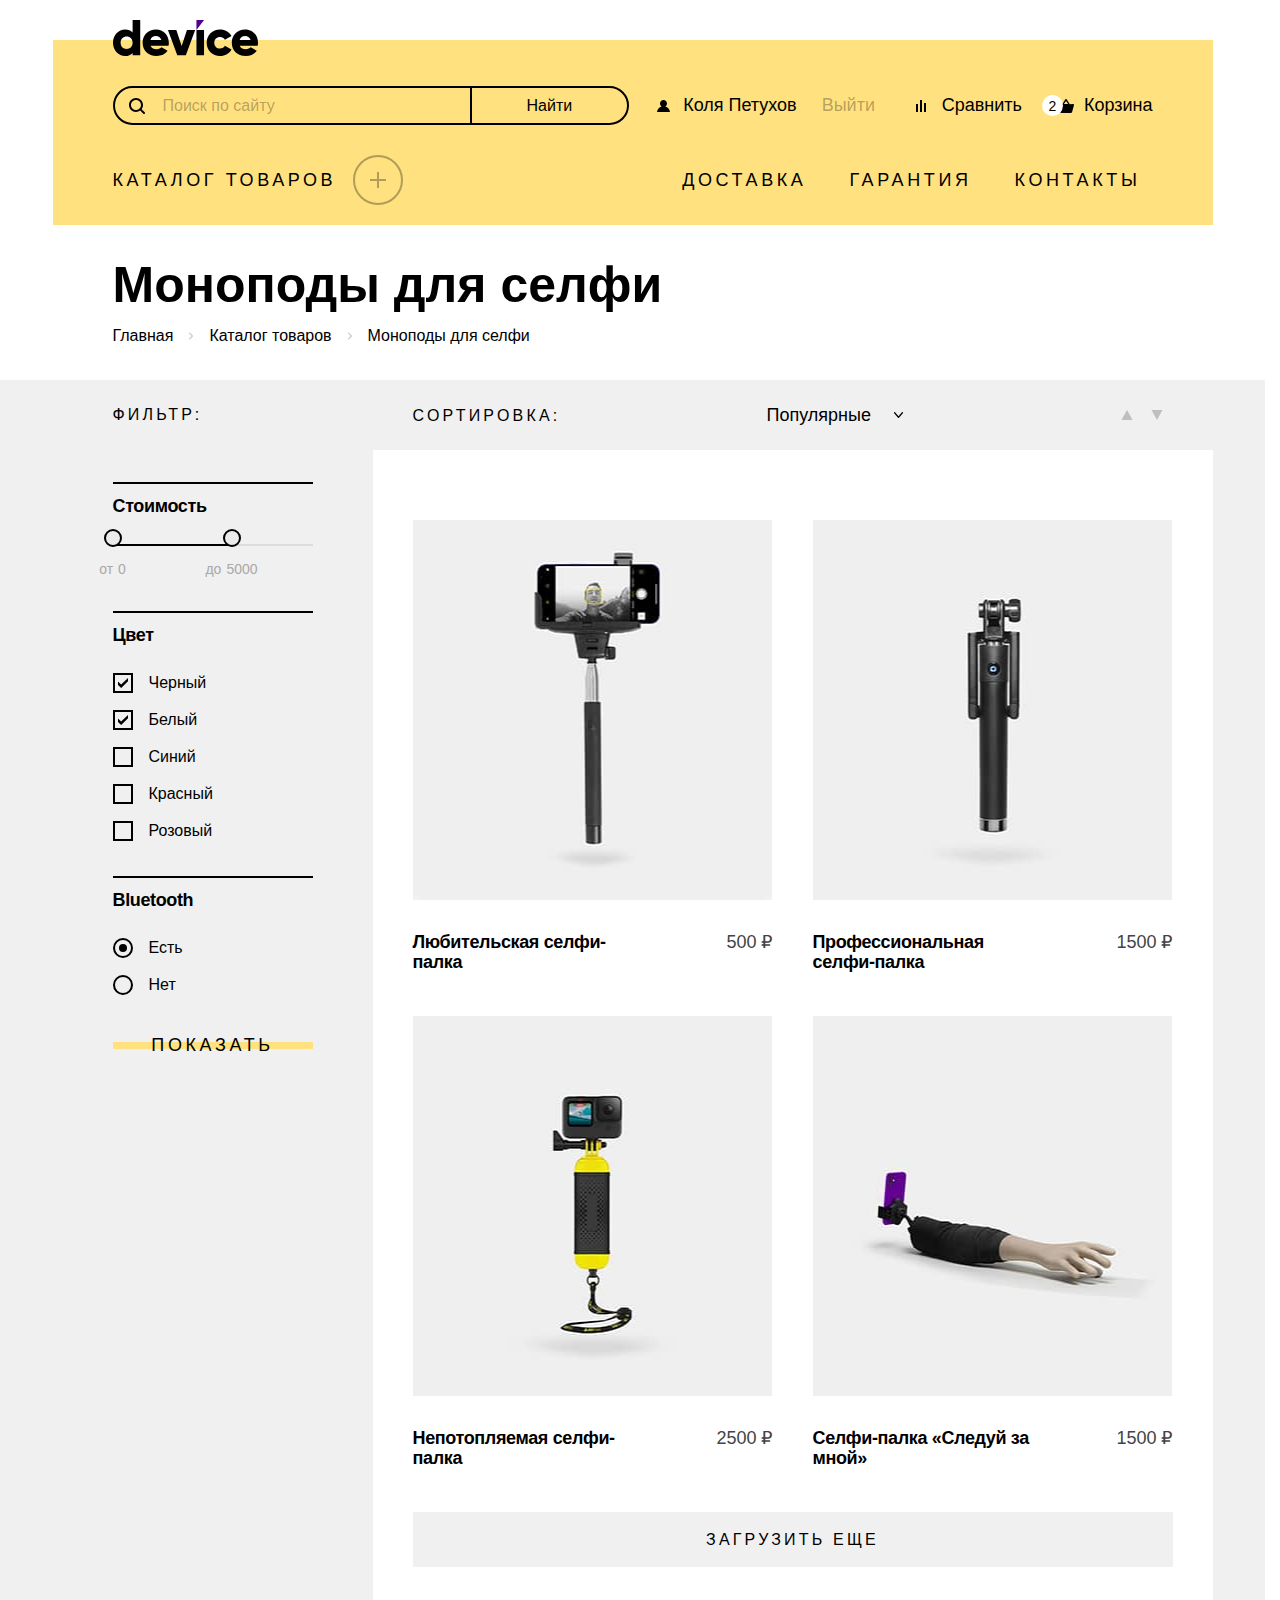
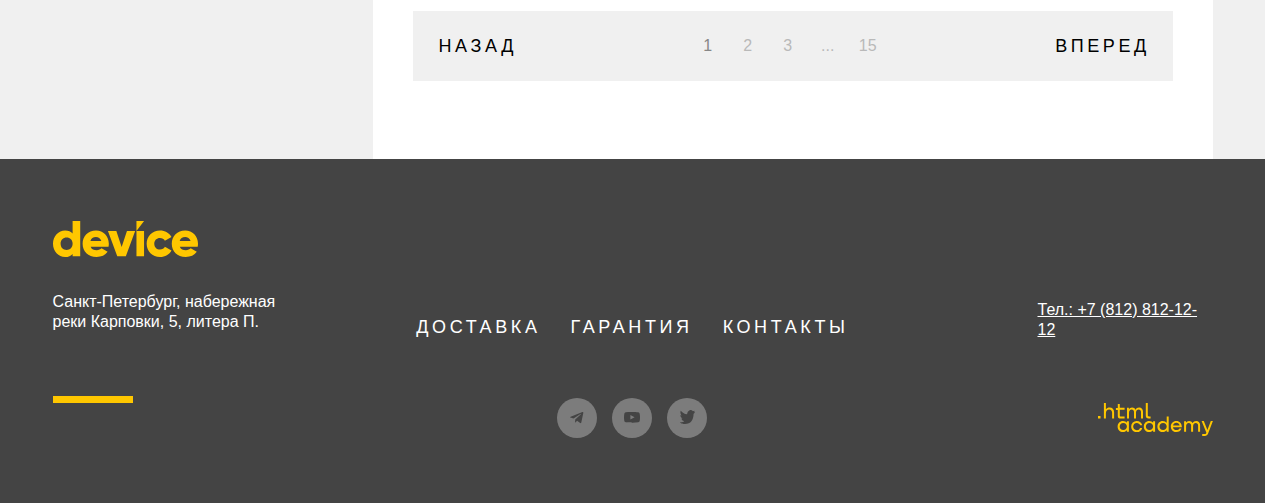
==== commit 3c8af458: "Исправляет ошибки в шапке" ====
--- a/catalog.html
+++ b/catalog.html
@@ -25,7 +25,8 @@
           <button class="header__search-button button" type="submit">Найти</button>
         </form>
         <nav class="header__user-navigation">
-          <a class="user-nav-link user-signin-link header__user-item" href="#">Войти</a>
+          <a class="user-nav-link user-signin-link header__user-item" href="#">Коля Петухов</a>
+          <a class="user-nav-link user-signout-link header__user-item" href="#">Выйти</a>
           <a class="user-nav-link user-compare-link header__product-item" href="#">Сравнить</a>
           <div class="header__product-item">
             <a class="user-nav-link user-basket-link" href="#">Корзина
--- a/styles/styles.min.css
+++ b/styles/styles.min.css
@@ -1 +1 @@
-.modal__button-input:hover,.modal__close-button:hover,.phone-number:hover,.footer__logo-link:hover,.production__filter-input:hover+.production__filter-input-2::before,.products__link:hover,.slider__point:hover,.slider__button-control:hover,.nav-info__link:hover,.catalog__link:hover,.header__basket-close-button:hover,.header__basket-link:hover,.header__logo-link:hover,.user-nav-link:hover,.card__link:hover .card__img-inner:before,.card__link:hover .card__img,.card__link:hover .card__title,.card__link:hover .card__price,.button_load-more:hover{opacity:.6}.modal__button-input:active,.modal__input:disabled,.modal__close-button:active,.phone-number:active,.social-link:active::before,.footer__logo-link:active,.copyright__svg:active,.production__filter-input:disabled+.production__filter-input-2_checkbox,.production__filter-input:disabled~.production__filter-text,.production__filter-input:active+.production__filter-input-2::before,.subscribe__button:disabled,.subscribe__input:disabled,.delivery__link:active,.products__link:active,.slider__point:active,.slider__button-control:active,.nav-info__link:active,.catalog__link:active,.header__basket-close-button:active,.header__basket-link:active,.header__logo-link:active,.user-nav-link:active,.card__link:active .card__img-inner:before,.card__link:active .card__img,.card__link:active .card__title,.card__link:active .card__price,.button_load-more:active,.select:disabled,.header__search-button:disabled,.header__search-input:disabled+.header__search-form__icon,.header__search-input:disabled,.button:disabled{opacity:.3}.header__search-button:disabled,.header__search-input:disabled+.header__search-form__icon,.header__search-input:disabled,.button:disabled{pointer-events:none}.social-list,.production__list,.advantages__list,.products__list,.slider__pagination,.nav-info__list,.catalog__list,.header__basket-list,.pagination__list,.list{margin:0;padding:0;list-style:none}.phone-number,.delivery__link,.products__link,.nav-info__link,.catalog__link,.header__basket-link,.card__link,.breadcrumbs__link{color:#000;text-decoration:none}@font-face{font-style:normal;font-weight:400;font-family:"Rubik";font-display:swap;src:url("../fonts/rubik/rubik-400.woff2") format("woff2")}@font-face{font-style:normal;font-weight:700;font-family:"Rubik";font-display:swap;src:url("../fonts/rubik/rubik-700.woff2") format("woff2")}@font-face{font-style:normal;font-weight:800;font-family:"Raleway";font-display:swap;src:url("../fonts/raleway/raleway-800.woff2") format("woff2")}*,*::before,*::after{box-sizing:border-box}*:focus{outline:2px solid #af4fff}*:focus:not(:focus-visible){outline:none}*:focus-visible{outline:2px solid #af4fff}html{scrollbar-gutter:stable}body{min-width:1160px;height:100vh;margin:0;font-style:normal;font-weight:400;font-size:18px;line-height:30px;font-family:"Rubik",sans-serif}.visually-hidden{position:absolute;width:0;height:0;margin:-1px;padding:0;overflow:hidden;white-space:nowrap;border:0;clip:rect(0 0 0 0);-webkit-clip-path:inset(100%);clip-path:inset(100%)}.grid-container{display:grid;min-height:100%;margin:0 auto;padding-top:40px;-webkit-column-gap:40px;-moz-column-gap:40px;column-gap:40px;grid-template-columns:repeat(6, 1fr);grid-template-rows:-webkit-min-content 1fr -webkit-min-content;grid-template-rows:min-content 1fr min-content}.main{grid-column:1/-1}.heading,.paragraph{margin:0;margin-bottom:20px}.heading{font-family:"Raleway",sans-serif}.paragraph{color:#444}.field{font-size:inherit;font-family:inherit;color:#444;border:0}.select{position:relative;padding:0 32px 0 10px;font-size:inherit;line-height:30px;font-family:inherit;background-image:url("../images/icons/arrow-bottom.svg");background-repeat:no-repeat;background-position:center right 12px;cursor:pointer;-webkit-appearance:none;-moz-appearance:none}.select:disabled{pointer-events:none}.button{position:relative;display:flex;justify-content:center;align-items:center;padding:10px;font-size:inherit;font-family:"Raleway",sans-serif;text-align:center;color:#000;text-transform:uppercase;text-decoration:none;background-color:rgba(0,0,0,0);border:none;cursor:pointer}.button:focus{z-index:1}.button_yellow{z-index:1;width:-webkit-max-content;width:-moz-max-content;width:max-content;padding:5px 15px;letter-spacing:.2em}.button_yellow::before{content:"";position:absolute;z-index:-1;width:100%;height:22%;background-color:#ffe17f;transition:height .2s}.button_yellow:hover::before{height:100%}.button_yellow:active::before{background-color:#fc3}.button_load-more{width:calc(100% - 80px);margin:0 auto;padding-top:18px;padding-bottom:18px;font-size:16px;line-height:19px;letter-spacing:.2em;background-color:#f0f0f0}.product-parameters{display:flex;flex-wrap:wrap}.product-parameters__list{display:flex;flex-direction:column;margin:0;margin-right:20px;margin-bottom:26px}.product-parameters__title{font-size:16px}.product-parameters__description{order:-1;margin:0;margin-bottom:12px;font-size:36px}.list{margin-bottom:30px;margin-left:20px;line-height:20px}.list__item{position:relative;margin-bottom:19px;padding-left:34px}.list__item::before{content:"";position:absolute;top:0;bottom:0;left:0;width:8px;height:8px;margin:auto;background-color:#000;border-radius:50%}.tooltip{position:relative}.tooltip__button{width:26px;height:26px;background-color:#ffe17f;background-image:url("../images/icons/tooltip-icon.svg");background-repeat:no-repeat;background-position:center;border-radius:50%}.tooltip__button:hover+.tooltip__text,.tooltip__button:focus+.tooltip__text{display:block}.tooltip__text{position:absolute;top:100%;right:-35px;z-index:1;display:none;width:-webkit-max-content;width:-moz-max-content;width:max-content;max-width:200px;margin-top:10px;padding:19px;font-weight:400;font-size:16px;line-height:20px;color:#fff;background-color:#000}.tooltip__text::before{content:"";position:absolute;right:40px;bottom:100%;width:14px;height:6px;background-image:url("../images/icons/tooltip-arrow.svg");background-repeat:no-repeat}.breadcrumbs{display:flex;flex-wrap:wrap;align-items:center}.breadcrumbs__link{position:relative;font-size:16px;line-height:20px}.breadcrumbs__link:last-child{pointer-events:none}.breadcrumbs__link:not(:last-child){margin-right:36px}.breadcrumbs__link:not(:last-child)::after{content:"";position:absolute;top:50%;right:-20px;width:4px;height:8px;background-image:url("../images/icons/arrow-right.svg");background-repeat:no-repeat;-webkit-transform:translateY(-50%);transform:translateY(-50%);opacity:.2;pointer-events:none}.breadcrumbs__link:hover{color:#666}.breadcrumbs__link:active{color:#b3b3b3}.card{display:grid;margin-bottom:44px;-webkit-column-gap:40px;-moz-column-gap:40px;column-gap:40px;grid-template-columns:repeat(2, 1fr);row-gap:44px}.card__link{display:grid;grid-template-columns:2fr .8fr;row-gap:32px}.card__link:hover .card__img{-webkit-transform:scale(1.1);transform:scale(1.1)}.card__link:hover .card__more{opacity:1}.card__img-inner{position:relative;overflow:hidden;background-color:#f0f0f0;grid-column:1/-1}.card__img-inner:before{content:"";position:absolute;top:27px;right:27px;z-index:1;display:none;width:60px;height:60px;background-image:url("../images/icons/new.svg");background-repeat:no-repeat;opacity:1;transition:opacity .2s}.card__img-inner_new::before{display:block}.card__img{display:block;width:100%;height:auto;transition:opacity .2s,-webkit-transform .2s;transition:opacity .2s,transform .2s;transition:opacity .2s,transform .2s,-webkit-transform .2s;-o-object-fit:contain;object-fit:contain}.card__more{position:absolute;top:0;right:0;bottom:0;left:0;width:100%;max-width:210px;height:-webkit-min-content;height:-moz-min-content;height:min-content;margin:auto;opacity:0;transition:opacity .2s;pointer-events:none}.card__title{margin-bottom:0;padding-right:20px;font-size:18px;line-height:20px;letter-spacing:-0.02em;transition:opacity .2s;grid-column-start:1}.card__price{line-height:21px;color:#444;transition:opacity .2s;grid-column-end:-1;justify-self:right}.pagination{display:flex;align-items:center;width:calc(100% - 80px);margin:0 auto;background-color:#f0f0f0}.pagination_margin-bottom{margin-bottom:78px}.pagination__list{display:flex;flex-wrap:wrap;justify-content:center;align-items:center}.pagination__item{font-weight:400;font-size:16px;line-height:20px;font-family:"Rubik",sans-serif}.pagination__link{min-width:40px;min-height:40px;padding:10px 11px;font-family:inherit;color:#b9b9b9}.pagination__link:hover{color:#444}.pagination__link:active{color:#c7c7c7}.pagination__link_prev,.pagination__link_next{max-width:140px;margin:0 auto;padding:26px;line-height:18px;font-family:"Raleway",sans-serif;color:#000;letter-spacing:.2em}.pagination__link_prev:hover,.pagination__link_next:hover{background-color:#dcdcdc}.pagination__link_prev:active,.pagination__link_next:active{color:#9a9a9a}.pagination__link_prev{margin-left:0}.pagination__link_next{margin-right:0}.pagination__link_current{color:#878787 !important;pointer-events:none}.pagination__link_divider{pointer-events:none}.user-nav-link{position:relative;display:inline-block;padding:8px 0 8px 26px;line-height:21px;color:#000;text-decoration:none}.user-nav-link::before{content:"";position:absolute;top:0;bottom:0;left:0;margin:auto;background-repeat:no-repeat}.user-signin-link::before{width:13px;height:12px;background-image:url("../images/icons/user.svg")}.user-compare-link::before{width:10px;height:12px;background-image:url("../images/icons/compare.svg")}.user-basket-link::before{width:16px;height:14px;background-image:url("../images/icons/basket.svg")}.header{position:relative;display:grid;width:1160px;margin:0 auto;padding:46px 60px 20px 60px;-webkit-column-gap:26px;-moz-column-gap:26px;column-gap:26px;background-color:#ffe17f;grid-column:1/-1;grid-template-columns:1.047fr 1fr;row-gap:30px}.header__logo-link{position:absolute;top:-20px;left:60px}.header__search-form{display:flex;flex-shrink:0;max-width:519px;overflow:hidden;grid-column:1}.header__search-title{position:relative}.header__search-input{width:359px;height:100%;padding:9px 10px 8px 48px;font-size:16px;line-height:21px;background-color:rgba(0,0,0,0);border:2px solid #000;border-radius:50px 0 0 50px}.header__search-input:focus{z-index:1;border:2px solid #af4fff;outline:none}.header__search-input::-webkit-input-placeholder{color:rgba(0,0,0,.3)}.header__search-input::-moz-placeholder{color:rgba(0,0,0,.3)}.header__search-input:-ms-input-placeholder{color:rgba(0,0,0,.3)}.header__search-input::-ms-input-placeholder{color:rgba(0,0,0,.3)}.header__search-input::placeholder{color:rgba(0,0,0,.3)}.header__search-icon{position:absolute;top:0;bottom:0;left:16px;width:16px;height:16px;margin:auto;background-image:url("../images/icons/search.svg");background-repeat:no-repeat;pointer-events:none}.header__search-button{position:relative;left:-2px;width:160px;padding:7px 10px;font-size:16px;line-height:21px;font-family:inherit;text-transform:none;border:2px solid #000;border-radius:0 50px 50px 0}.header__search-button:hover{color:#fff;background-color:#000}.header__search-button:focus{border:2px solid #af4fff;outline:none}.header__search-button:active{color:rgba(255,255,255,.3)}.header__search-button:disabled{color:#000;background-color:rgba(0,0,0,0)}.header__user-navigation{display:flex;flex-wrap:wrap;justify-content:flex-end;align-content:center;width:100%;grid-column-end:-1}.header__user-item:not(:first-child){margin-left:36px}.header__product-item:not(:first-child){margin-left:36px}.header__user-item+.header__product-item{margin-left:auto}.header__product-item{position:relative}.header__basket-count{position:absolute;top:0;bottom:0;left:-16px;width:21px;height:21px;margin:auto;padding:3px 0;overflow:hidden;font-size:14px;line-height:17px;text-align:center;background-color:#fff;border-radius:50%}.header__basket-container{position:absolute;top:100%;left:0;z-index:2;display:none;width:320px;margin-top:10px;padding:20px;background-color:#000;-webkit-transform:translate(-50%);transform:translate(-50%)}.header__basket-container::before{content:"";position:absolute;bottom:100%;left:50%;width:14px;height:6px;background-image:url("../images/icons/popover-arrow.svg");background-repeat:no-repeat;-webkit-transform:translate(-50%);transform:translate(-50%)}.header_basket-open{display:block}.header__basket-item{display:flex;justify-content:space-between;margin-bottom:40px}.header__basket-link{display:flex}.header__basket-thumb{margin-right:23px;-o-object-fit:cover;object-fit:cover}.header__basket-title{margin:0;margin-right:40px;font-weight:400;font-size:16px;line-height:20px;color:#fff}.header__basket-close-button{position:relative;top:0;right:0;flex-shrink:0;width:10px;height:10px;padding:0;background-color:rgba(0,0,0,0);background-image:url("../images/icons/basket-close-button.svg");background-repeat:no-repeat;border:0;cursor:pointer}.header__basket-info{display:flex;justify-content:space-between;margin-bottom:40px;font-size:16px;line-height:20px;color:#fff}.header__basket-open-button{padding:16px 10px 13px 10px;font-weight:800;font-size:18px;line-height:21px;background-color:#fff}.header__basket-open-button:hover{background-color:#ffe17f}.header__basket-open-button:active{color:rgba(0,0,0,.3)}.header__catalog{grid-column:1}.header__info-navigation{grid-column-end:-1}.catalog{z-index:1;display:flex;align-items:center;justify-self:start}.catalog__link-menu{padding:0;font-size:18px;line-height:21px;letter-spacing:.2em}.catalog__button{z-index:1;margin-left:17px;padding:0}.catalog__button::after{content:"";flex-shrink:0;width:50px;height:50px;background-image:url("../images/icons/catalog-plus.svg");background-repeat:no-repeat;background-position:center;border:2px solid #000;border-radius:50%;opacity:.3}.catalog__button:hover::after{opacity:1}.catalog_minus::after{background-image:url("../images/icons/catalog-minus.svg")}.catalog__list{position:absolute;top:100%;left:0;display:none;flex-direction:column;flex-wrap:wrap;align-content:flex-start;width:100%;max-height:170px;padding:15px 60px 38px 60px;font-size:16px;line-height:18px;background-color:#ffe17f}.catalog_open{display:flex}.catalog__item{width:100%;max-width:252px}.catalog__link{display:inline-block;margin-right:40px;margin-bottom:18px}.nav-info__list{display:flex;flex-wrap:wrap;align-content:center;height:100%;padding-left:25px}.nav-info__item:not(:last-child){margin-right:43px}.nav-info__link{position:relative;z-index:1;display:inline-block;padding:10px 0;line-height:21px;font-family:"Raleway",sans-serif;text-transform:uppercase;letter-spacing:.2em}.slider{width:100%;width:1160px;margin:0 auto;margin-bottom:41px}.slider_opacity{opacity:1;transition:opacity .2s}.slider__count{position:relative;margin-top:-15px;padding-right:48px;text-align:right;background-color:#ffe17f}.slider__count-number{position:relative;bottom:-18px;font-weight:700;font-size:180px;line-height:.71;color:#fff}.slider__inner{position:relative;top:-28px;display:grid;min-height:440px;-webkit-column-gap:40px;-moz-column-gap:40px;column-gap:40px;grid-template-columns:1fr 1fr;grid-template-rows:1fr repeat(5, -webkit-min-content);grid-template-rows:1fr repeat(5, min-content)}.slider__link_img{display:block}.slider__images{position:relative;top:-25px;align-self:center;grid-column:1;grid-row:1/span 4}.slider__image{width:100%;height:100%;max-height:425px;vertical-align:middle;-o-object-fit:contain;object-fit:contain}.slider__button-control{position:absolute;top:50%;width:20px;height:60px;background-image:url("../images/icons/slider-arrow.svg");background-repeat:no-repeat;-webkit-transform:translateY(-50%);transform:translateY(-50%)}.slider__button-control_prev{left:0}.slider__button-control_next{right:0;-webkit-transform:translateY(-50%) scale(-1, 1);transform:translateY(-50%) scale(-1, 1)}.slider__title{margin-bottom:29px;font-size:50px;line-height:50px;font-family:"Raleway",sans-serif;grid-column-end:-1}.slider__description{margin-bottom:50px;grid-column-end:-1}.slider__button{width:100%;max-width:220px;margin-bottom:50px;grid-column-end:-1;justify-self:start}.slider__parameters{grid-column-end:-1;justify-self:start}.slider__pagination{display:flex;flex-wrap:wrap;grid-column:1/-1;justify-self:center}.slider__pagination-item:not(:last-child){margin-right:20px}.slider__point{width:12px;height:12px;padding:0;border:2px solid #000;border-radius:50%;transition:background-color .4s}.slider_current-point{background-color:#000;pointer-events:none}.products{width:100%;max-width:1160px;margin:0 auto;margin-bottom:81px}.products__list{display:grid;gap:40px;grid-template-columns:repeat(6, 160px)}.products__link{display:inline-block}.products__logo{display:inline-block;width:160px;height:160px;margin-bottom:24px;background-color:#ffe17f;background-repeat:no-repeat;background-position:center}.products_virtual-reality{background-image:url("../images/products/icons/virtual-reality.svg")}.products_monopods{background-image:url("../images/products/icons/monopods.svg");background-position-y:bottom}.products_action-cameras{background-image:url("../images/products/icons/action-cameras.svg")}.products_fitness-bracelets{background-image:url("../images/products/icons/fitness-bracelets.svg")}.products_smart-watches{background-image:url("../images/products/icons/smart-watches.svg")}.products_quadrocopters{background-image:url("../images/products/icons/quadrocopters.svg")}.products__text{font-weight:800;font-size:18px;line-height:24px;font-family:"Raleway",sans-serif;letter-spacing:-0.02em}.advantages{position:relative;margin-bottom:41px}.advantages__background{position:absolute;width:100%;min-height:290px;background-color:#f0f0f0}.advantages__wrapper{position:relative;top:-101px;display:grid;width:1160px;min-height:320px;margin:0 auto;grid-template-columns:280px 1fr}.advantages__wrapper::before{content:"";position:absolute;width:7px;height:100%;background-color:#000;grid-column-start:2}.advantages__list{align-self:center;grid-column-start:1}.advantages__item{display:inline-block;width:100%}.advantages__item:not(:last-child){margin-bottom:35px}.advantages__button{width:100%;max-width:160px;padding:0;overflow:hidden;transition:max-width .2s}.advantages__button::before{transition:height .2s,opacity .2s .2s}.advantages__button-text{flex-shrink:0;width:160px;padding:10px 10px 10px 14px}.advantages_current{justify-content:flex-start;max-width:100%;padding:0;color:#ffe17f;background-color:#000}.advantages_current::before{visibility:hidden;opacity:0}.advantages_current:active::before{background:none}.advantages__inner{align-self:center;padding-left:14%;transition:opacity .2s;grid-column-end:-1}.advantages__description{position:relative;max-width:475px}.advantages__description::after{content:"";position:absolute;top:3px;left:100%;margin-left:17.5%;background-repeat:no-repeat}.advantages_delivery::after{width:136px;height:165px;background-image:url("../images/icons/advantages/advantages-delivery.svg")}.advantages_warranty::after{width:171px;height:195px;background-image:url("../images/icons/advantages/advantages-warranty.svg")}.advantages_credit::after{width:156px;height:189px;background-image:url("../images/icons/advantages/advantages-credit.svg")}.advantages__title{margin:0;margin-bottom:34px;font-size:50px;line-height:50px;font-family:"Raleway",sans-serif}.advantages__text{margin:0}.delivery{width:1160px;margin:0 auto 70px}.delivery__link{position:relative;display:inline-block;width:100%;padding:41px 137px 36px 142px;font-size:20px;line-height:23px;font-family:"Raleway",sans-serif;text-align:center;text-transform:uppercase;letter-spacing:.2em;background-color:#f0f0f0}.delivery__link::before{content:"";position:absolute;top:0;left:0;width:125px;height:100%;background-color:#ffe17f;background-image:url("../images/icons/delivery.svg");background-repeat:no-repeat;background-position:center}.delivery__link::after{content:"";position:absolute;top:0;right:43px;bottom:0;width:40px;height:40px;margin:auto;background-color:#e6e6e6;background-image:url("../images/icons/info.svg");background-repeat:no-repeat;background-position:center;background-blend-mode:overlay;border-radius:50%}.delivery__link:hover::before{background-color:#ffc700}.delivery__link:hover::after{background-blend-mode:normal}.about{display:grid;width:1160px;margin:0 auto;margin-bottom:70px;-webkit-column-gap:97px;-moz-column-gap:97px;column-gap:97px;grid-template-columns:1fr 1fr}.about__wrapper{position:relative;padding-top:47px}.about__wrapper::before{content:"";position:absolute;top:0;left:0;width:84px;height:7px;background-color:#000}.about__title-h2{margin-bottom:48px;font-size:50px;line-height:50px;font-family:"Raleway",sans-serif}.about__title-h3{margin-bottom:15px;font-weight:700;font-size:24px;color:#444}.about__text{margin-bottom:30px;color:#444}.about__list{margin-left:3.5px;font-weight:700;letter-spacing:-0.02em}.about__item::before{background-color:#ffc700}.about__button{width:100%;max-width:270px}.about_button{max-width:260px}.subscribe{background-color:#f0f0f0}.subscribe__wrapper{display:grid;width:1160px;margin:0 auto;padding:64px 0 56px 0;-webkit-column-gap:4.6%;-moz-column-gap:4.6%;column-gap:4.6%;grid-template-columns:1fr 1fr;row-gap:124px}.subscribe__title-h2{max-width:348px;padding-left:8px;font-size:50px;line-height:50px;grid-column-start:1}.subscribe__text{padding-top:10px;grid-column-end:-1}.subscribe__form{position:relative;display:flex;max-width:810px;grid-column:1/-1;grid-row-start:2}.subscribe__error-text{position:absolute;top:100%;display:none;font-size:14px;line-height:20px;color:#ff3d3d}.subscribe_error-open{display:block}.subscribe__label{position:relative;z-index:1;flex-grow:1}.subscribe__input{width:100%;height:100%;padding:11px 16px 14px 16px;font-size:inherit;border-bottom:3px solid #c4c4c4}.subscribe__input:focus{z-index:1;background-color:#dcdcdc;outline:2px solid #af4fff}.subscribe_error{border-bottom:3px solid #ff3d3d}.subscribe__button{width:253px;padding:15px 10px 15px 15px;line-height:21px;letter-spacing:.2em;border:3px solid #c4c4c4}.subscribe__button:hover,.subscribe__button:active{color:#fff;background-color:#000;border-color:#000}.subscribe__button:active{color:rgba(255,255,255,.3)}.subscribe__button:disabled{pointer-events:none}.subscribe__free{position:relative;align-self:center;max-width:250px;margin-left:20px;padding-left:32px;color:#444;grid-column-end:-1;grid-row-start:2;justify-self:end}.subscribe__free::before{content:"";position:absolute;top:0;bottom:0;left:0;width:15px;height:14px;margin:auto;background-image:url("../images/icons/status-success.svg");background-repeat:no-repeat}.production{background-color:#f0f0f0}.production__heading{width:1160px;margin:0 auto;padding:35px 21px 34px 60px}.production__wrapper{display:grid;width:1160px;margin:0 auto;grid-template-columns:320px 1fr}.production__title{margin-bottom:16px;padding:0;font-size:50px;line-height:50px}.production__range-scale{position:relative;width:100%;height:2px;margin:0 auto 30px;border-bottom:2px solid #dcdcdc;grid-column:1/-1}.production__range-bar{position:absolute;left:0;width:119px;height:2px;border-bottom:2px solid #000}.production__range-wrapper{position:absolute;top:-20px}.production__range-wrapper_min{left:-9px}.production__range-wrapper_max{right:-9px}.production__range-toggle{width:18px;height:18px;padding:0;background-color:#ebebeb;border:2px solid #000;border-radius:50%;cursor:pointer}.production__range-price-text{margin-right:5px}.production__range-price-input{display:none}.production__range-text{position:absolute;top:100%;left:50%;display:flex;margin-top:5px;font-size:14px;line-height:20px;color:#a8a8a8;-webkit-transform:translateX(-50%);transform:translateX(-50%)}.production__filter{padding:25px 60px;grid-column-start:1}.production__filter-heading{margin-bottom:58px;font-size:16px;line-height:19px;font-family:"Raleway",sans-serif;text-transform:uppercase;letter-spacing:.2em}.production__filter-inner{display:flex}.production__filter-inner:not(:last-child){margin-bottom:17px}.production__wrapper-border{margin-bottom:35px;border-top:2px solid #000}.production__filter-group{margin:0;padding:0;border:0}.production__filter-title{margin-bottom:23px;padding:0;padding-top:7px;font-weight:700;color:#000;letter-spacing:-0.02em}.production__filter-input:focus+.production__filter-input-2{outline:2px solid #af4fff}.production__filter-input:hover+.production__filter-input-2{border-color:rgba(0,0,0,.6)}.production__filter-input:active+.production__filter-input-2{border-color:rgba(0,0,0,.3)}.production__filter-input:hover~.production__filter-text{color:rgba(0,0,0,.6)}.production__filter-input:active~.production__filter-text{color:rgba(0,0,0,.3)}.production__filter-input:disabled+.production__filter-input-2_checkbox,.production__filter-input:disabled~.production__filter-text{color:inherit;border-color:inherit;pointer-events:none}.production__filter-input_checkbox:checked+.production__filter-input-2_checkbox::before{display:block}.production__filter-input_radio:checked+.production__filter-input-2_radio::before{display:block}.production__filter-input-2{position:relative;flex-shrink:0;width:20px;height:20px;margin-right:16px;border:2px solid #000}.production__filter-input-2::before{content:"";position:absolute;top:0;right:0;bottom:0;left:0;display:none;margin:auto;background-repeat:no-repeat}.production__filter-input-2_checkbox:before{width:10px;height:10px;background-image:url("../images/icons/input-checkbox.svg")}.production__filter-input-2_radio{border-radius:50%}.production__filter-input-2_radio:before{width:8px;height:8px;background-image:url("../images/icons/input-radio.svg")}.production__filter-text{font-size:16px;line-height:20px}.production__filter-button{width:100%}.production__inner{background-color:#fff;grid-column-end:-1}.production__controls{display:flex;align-items:center;padding:20px 40px;background-color:#f0f0f0}.production__title-select{max-width:400px;font-size:16px;line-height:19px;font-family:"Raleway",sans-serif;text-transform:uppercase;letter-spacing:.2em}.production__select{width:160px;margin:0 auto;background-color:rgba(0,0,0,0);border:0}.production__direction{display:flex;flex-shrink:0}.production__button{position:relative;display:inline;width:30px;height:30px;padding:0}.production__button:before{content:"";position:absolute;top:0;right:0;bottom:0;left:0;margin:auto;background-image:url("../images/icons/arrow-top.svg");background-repeat:no-repeat;background-position:center;opacity:.2}.production__button_arrow-down:before{-webkit-transform:scale(1, -1);transform:scale(1, -1)}.production__button:hover:before{opacity:.5}.production__button:active:before{opacity:1}.production__list{padding:70px 40px 0 40px;grid-column-end:-1}.production__load-more{margin-bottom:44px}.copyright__svg{vertical-align:middle;fill:#000}.copyright__svg:hover{fill:#fff}.footer{padding:62px 3% 55px 3%;background-color:#444;grid-column:1/-1;grid-row-end:-1}.footer__inner{display:grid;width:100%;max-width:1160px;margin:0 auto;grid-template-columns:239px 1fr minmax(300px, 444px) 1.54fr 175px}.footer__contacts{position:relative;margin-bottom:32px}.footer__contacts::after{content:"";position:absolute;width:80px;height:7px;background-color:#ffc700}.footer__logo-link{display:inline-block;margin-bottom:26px}.footer__address{margin-bottom:64px;font-style:normal;font-size:16px;line-height:20px;color:#fff}.footer__info-wrapper{align-self:end;grid-column-start:3}.footer__info-navigation{margin-bottom:50px}.footer_nav-info_list{justify-content:center;padding-left:0}.footer_nav-info_margin:not(:last-child){margin-right:30px}.footer_nav-info_link{color:#fff}.footer__phone-wrapper{display:flex;flex-direction:column;margin-top:79px;grid-column-end:-1}.footer__phone{margin-bottom:63px;color:#fff}.footer__copyright{align-self:flex-end;margin-bottom:12px}.footer_copyright-svg{fill:#ffc700}.social-list{display:flex;flex-wrap:wrap;justify-content:center;line-height:12px}.social-item{margin-bottom:10px}.social-item:not(:last-child){margin-right:15px}.social-link{position:relative;display:inline-block;width:40px;height:40px;background-color:rgba(255,255,255,.3);border-radius:50%}.social-link::before{content:"";position:absolute;top:0;right:0;bottom:0;left:0;margin:auto;background-repeat:no-repeat}.social-link:hover{background-color:#ffc700}.social-link_telegram::before{width:14px;height:12px;background-image:url("../images/icons/social-telegram.svg")}.social-link_youtube::before{width:16px;height:11px;background-image:url("../images/icons/social-youtube.svg")}.social-link_twitter::before{width:15px;height:15px;background-image:url("../images/icons/social-twitter.svg")}.phone-number{display:inline-block;font-size:16px;line-height:20px;text-decoration:underline}.modal{width:100%;max-width:920px;padding:0;border:none}.modal__wrapper{display:grid;padding:63px 70px;border:10px solid #000;box-shadow:0 10px 0 rgba(0,0,0,.1);grid-template-columns:1fr auto;row-gap:37px}.modal::-webkit-backdrop{background-color:rgba(240,240,240,.9)}.modal::backdrop{background-color:rgba(240,240,240,.9)}.modal__wrapper-tooltip{grid-column:4}.modal__inner-tooltip{position:relative;margin-bottom:7px}.modal__title{margin:0;padding-right:10px;font-size:50px;line-height:1;grid-column-start:1}.modal__close-button{box-sizing:content-box;width:26px;height:26px;margin-top:10px;padding:2px;background-image:url("../images/icons/close-modal.svg");background-repeat:no-repeat;background-position:center;grid-column-end:-1}.modal__form{display:grid;-webkit-column-gap:42px;-moz-column-gap:42px;column-gap:42px;grid-column:1/-1;grid-template-columns:repeat(2, 1fr) .85fr 180px;row-gap:38px}.modal__input-title{position:relative;display:flex;flex-direction:column;align-self:flex-start}.modal__input-title_margin{margin-bottom:20px}.modal__input-title_name{grid-column:1/span 2}.modal__input-title_email{grid-column:3/-1}.modal__input-title_comment{grid-column:1/span 3}.modal__input-title_error{color:#ff3d3d}.modal__input-title_error .modal__input{outline:2px solid #ff3d3d}.modal__input-title_error .modal__info_error-text{display:block}.modal__input-title_display{display:inline}.modal__inner-input{display:grid;grid-template-columns:repeat(3, 60px)}.modal__inner-input::after{content:"";position:absolute;top:0;right:21px;bottom:0;margin:auto;background-repeat:no-repeat;background-position:center;pointer-events:none}.modal__inner-input_name::after{width:13px;height:12px;background-image:url("../images/icons/input-name.svg")}.modal__inner-input_email::after{width:15px;height:12px;background-image:url("../images/icons/input-email.svg")}.modal__input-text{position:relative;margin-bottom:7px;font-weight:700;color:#000;letter-spacing:-0.02em}.modal__input{width:100%;padding:20px 50px 20px 20px;color:#000;background-color:#f0f0f0}.modal__input_number{padding-right:60px;padding-left:60px;text-align:center;-moz-appearance:textfield;grid-column:1/-1;grid-row-start:1}.modal__input_number::-webkit-outer-spin-button,.modal__input_number::-webkit-inner-spin-button{-webkit-appearance:none}.modal__input:hover,.modal__input:focus{background-color:#dcdcdc}.modal__input:focus{outline:2px solid #af4fff}.modal__input::-webkit-input-placeholder{color:rgba(0,0,0,.3)}.modal__input::-moz-placeholder{color:rgba(0,0,0,.3)}.modal__input:-ms-input-placeholder{color:rgba(0,0,0,.3)}.modal__input::-ms-input-placeholder{color:rgba(0,0,0,.3)}.modal__input::placeholder{color:rgba(0,0,0,.3)}.modal__info{position:absolute;top:100%;left:0;display:none;font-size:14px}.modal__info_show{display:block}.modal__button-submit{padding:10px 30px;grid-column:1/-1}.modal__tooltip{position:absolute;margin-top:2px;margin-left:10px}.modal__button-input{background-repeat:no-repeat;background-position:center;grid-row-start:1}.modal__button-input:hover~.field{background-color:#dcdcdc}.modal__button-input_minus{background-image:url("../images/icons/input-minus.svg");grid-column-start:1}.modal__button-input_plus{background-image:url("../images/icons/input-plus.svg");grid-column-start:3}+.modal__button-input:hover,.modal__close-button:hover,.phone-number:hover,.footer__logo-link:hover,.production__filter-input:hover+.production__filter-input-2::before,.products__link:hover,.slider__point:hover,.slider__button-control:hover,.nav-info__link:hover,.catalog__link:hover,.header__basket-close-button:hover,.header__basket-link:hover,.header__logo-link:hover,.user-nav-link:hover,.card__link:hover .card__img-inner:before,.card__link:hover .card__img,.card__link:hover .card__title,.card__link:hover .card__price,.button_load-more:hover{opacity:.6}.modal__button-input:active,.modal__input:disabled,.modal__close-button:active,.phone-number:active,.social-link:active::before,.footer__logo-link:active,.copyright__svg:active,.production__filter-input:disabled+.production__filter-input-2_checkbox,.production__filter-input:disabled~.production__filter-text,.production__filter-input:active+.production__filter-input-2::before,.subscribe__button:disabled,.subscribe__input:disabled,.delivery__link:active,.products__link:active,.slider__point:active,.slider__button-control:active,.nav-info__link:active,.catalog__link:active,.header__basket-close-button:active,.header__basket-link:active,.header__logo-link:active,.user-nav-link:active,.card__link:active .card__img-inner:before,.card__link:active .card__img,.card__link:active .card__title,.card__link:active .card__price,.button_load-more:active,.select:disabled,.header__search-button:disabled,.header__search-input:disabled+.header__search-form__icon,.header__search-input:disabled,.button:disabled{opacity:.3}.header__search-button:disabled,.header__search-input:disabled+.header__search-form__icon,.header__search-input:disabled,.button:disabled{pointer-events:none}.social-list,.production__list,.advantages__list,.products__list,.slider__pagination,.nav-info__list,.catalog__list,.header__basket-list,.pagination__list,.list{margin:0;padding:0;list-style:none}.phone-number,.delivery__link,.products__link,.nav-info__link,.catalog__link,.header__basket-link,.card__link,.breadcrumbs__link{color:#000;text-decoration:none}@font-face{font-style:normal;font-weight:400;font-family:"Rubik";font-display:swap;src:url("../fonts/rubik/rubik-400.woff2") format("woff2")}@font-face{font-style:normal;font-weight:700;font-family:"Rubik";font-display:swap;src:url("../fonts/rubik/rubik-700.woff2") format("woff2")}@font-face{font-style:normal;font-weight:800;font-family:"Raleway";font-display:swap;src:url("../fonts/raleway/raleway-800.woff2") format("woff2")}*,*::before,*::after{box-sizing:border-box}*:focus{outline:2px solid #af4fff}*:focus:not(:focus-visible){outline:none}*:focus-visible{outline:2px solid #af4fff}html{scrollbar-gutter:stable}body{min-width:1160px;height:100vh;margin:0;font-style:normal;font-weight:400;font-size:18px;line-height:30px;font-family:"Rubik",sans-serif}.visually-hidden{position:absolute;width:0;height:0;margin:-1px;padding:0;overflow:hidden;white-space:nowrap;border:0;clip:rect(0 0 0 0);-webkit-clip-path:inset(100%);clip-path:inset(100%)}.grid-container{display:grid;min-height:100%;margin:0 auto;padding-top:40px;-webkit-column-gap:40px;-moz-column-gap:40px;column-gap:40px;grid-template-columns:repeat(6, 1fr);grid-template-rows:-webkit-min-content 1fr -webkit-min-content;grid-template-rows:min-content 1fr min-content}.main{grid-column:1/-1}.heading,.paragraph{margin:0;margin-bottom:20px}.heading{font-family:"Raleway",sans-serif}.paragraph{color:#444}.field{font-size:inherit;font-family:inherit;color:#444;border:0}.select{position:relative;padding:0 32px 0 10px;font-size:inherit;line-height:30px;font-family:inherit;background-image:url("../images/icons/arrow-bottom.svg");background-repeat:no-repeat;background-position:center right 12px;cursor:pointer;-webkit-appearance:none;-moz-appearance:none}.select:disabled{pointer-events:none}.button{position:relative;display:flex;justify-content:center;align-items:center;padding:10px;font-size:inherit;font-family:"Raleway",sans-serif;text-align:center;color:#000;text-transform:uppercase;text-decoration:none;background-color:rgba(0,0,0,0);border:none;cursor:pointer}.button:focus{z-index:1}.button_yellow{z-index:1;width:-webkit-max-content;width:-moz-max-content;width:max-content;padding:5px 15px;letter-spacing:.2em}.button_yellow::before{content:"";position:absolute;z-index:-1;width:100%;height:22%;background-color:#ffe17f;transition:height .2s}.button_yellow:hover::before{height:100%}.button_yellow:active::before{background-color:#fc3}.button_load-more{width:calc(100% - 80px);margin:0 auto;padding-top:18px;padding-bottom:18px;font-size:16px;line-height:19px;letter-spacing:.2em;background-color:#f0f0f0}.product-parameters{display:flex;flex-wrap:wrap}.product-parameters__list{display:flex;flex-direction:column;margin:0;margin-right:20px;margin-bottom:26px}.product-parameters__title{font-size:16px}.product-parameters__description{order:-1;margin:0;margin-bottom:12px;font-size:36px}.list{margin-bottom:30px;margin-left:20px;line-height:20px}.list__item{position:relative;margin-bottom:19px;padding-left:34px}.list__item::before{content:"";position:absolute;top:0;bottom:0;left:0;width:8px;height:8px;margin:auto;background-color:#000;border-radius:50%}.tooltip{position:relative}.tooltip__button{width:26px;height:26px;background-color:#ffe17f;background-image:url("../images/icons/tooltip-icon.svg");background-repeat:no-repeat;background-position:center;border-radius:50%}.tooltip__button:hover+.tooltip__text,.tooltip__button:focus+.tooltip__text{display:block}.tooltip__text{position:absolute;top:100%;right:-35px;z-index:1;display:none;width:-webkit-max-content;width:-moz-max-content;width:max-content;max-width:200px;margin-top:10px;padding:19px;font-weight:400;font-size:16px;line-height:20px;color:#fff;background-color:#000}.tooltip__text::before{content:"";position:absolute;right:40px;bottom:100%;width:14px;height:6px;background-image:url("../images/icons/tooltip-arrow.svg");background-repeat:no-repeat}.breadcrumbs{display:flex;flex-wrap:wrap;align-items:center}.breadcrumbs__link{position:relative;font-size:16px;line-height:20px}.breadcrumbs__link:last-child{pointer-events:none}.breadcrumbs__link:not(:last-child){margin-right:36px}.breadcrumbs__link:not(:last-child)::after{content:"";position:absolute;top:50%;right:-20px;width:4px;height:8px;background-image:url("../images/icons/arrow-right.svg");background-repeat:no-repeat;-webkit-transform:translateY(-50%);transform:translateY(-50%);opacity:.2;pointer-events:none}.breadcrumbs__link:hover{color:#666}.breadcrumbs__link:active{color:#b3b3b3}.card{display:grid;margin-bottom:44px;-webkit-column-gap:40px;-moz-column-gap:40px;column-gap:40px;grid-template-columns:repeat(2, 1fr);row-gap:44px}.card__link{display:grid;grid-template-columns:2fr .8fr;row-gap:32px}.card__link:hover .card__img{-webkit-transform:scale(1.1);transform:scale(1.1)}.card__link:hover .card__more{opacity:1}.card__img-inner{position:relative;overflow:hidden;background-color:#f0f0f0;grid-column:1/-1}.card__img-inner:before{content:"";position:absolute;top:27px;right:27px;z-index:1;display:none;width:60px;height:60px;background-image:url("../images/icons/new.svg");background-repeat:no-repeat;opacity:1;transition:opacity .2s}.card__img-inner_new::before{display:block}.card__img{display:block;width:100%;height:auto;transition:opacity .2s,-webkit-transform .2s;transition:opacity .2s,transform .2s;transition:opacity .2s,transform .2s,-webkit-transform .2s;-o-object-fit:contain;object-fit:contain}.card__more{position:absolute;top:0;right:0;bottom:0;left:0;width:100%;max-width:210px;height:-webkit-min-content;height:-moz-min-content;height:min-content;margin:auto;opacity:0;transition:opacity .2s;pointer-events:none}.card__title{margin-bottom:0;padding-right:20px;font-size:18px;line-height:20px;letter-spacing:-0.02em;transition:opacity .2s;grid-column-start:1}.card__price{line-height:21px;color:#444;transition:opacity .2s;grid-column-end:-1;justify-self:right}.pagination{display:flex;align-items:center;width:calc(100% - 80px);margin:0 auto;background-color:#f0f0f0}.pagination_margin-bottom{margin-bottom:78px}.pagination__list{display:flex;flex-wrap:wrap;justify-content:center;align-items:center}.pagination__item{font-weight:400;font-size:16px;line-height:20px;font-family:"Rubik",sans-serif}.pagination__link{min-width:40px;min-height:40px;padding:10px 11px;font-family:inherit;color:#b9b9b9}.pagination__link:hover{color:#444}.pagination__link:active{color:#c7c7c7}.pagination__link_prev,.pagination__link_next{max-width:140px;margin:0 auto;padding:26px;line-height:18px;font-family:"Raleway",sans-serif;color:#000;letter-spacing:.2em}.pagination__link_prev:hover,.pagination__link_next:hover{background-color:#dcdcdc}.pagination__link_prev:active,.pagination__link_next:active{color:#9a9a9a}.pagination__link_prev{margin-left:0}.pagination__link_next{margin-right:0}.pagination__link_current{color:#878787 !important;pointer-events:none}.pagination__link_divider{pointer-events:none}.user-nav-link{position:relative;display:inline-block;padding:8px 0 8px 26px;line-height:21px;color:#000;text-decoration:none}.user-nav-link::before{content:"";position:absolute;top:0;bottom:0;left:0;margin:auto;background-repeat:no-repeat}.user-signin-link::before{width:13px;height:12px;background-image:url("../images/icons/user.svg")}.user-signout-link{padding-left:0;margin-left:25px;color:rgba(0,0,0,.3)}.user-compare-link::before{width:10px;height:12px;background-image:url("../images/icons/compare.svg")}.user-basket-link::before{width:16px;height:14px;background-image:url("../images/icons/basket.svg")}.header{position:relative;display:grid;width:1160px;margin:0 auto;padding:46px 60px 20px 60px;-webkit-column-gap:26px;-moz-column-gap:26px;column-gap:26px;background-color:#ffe17f;grid-column:1/-1;grid-template-columns:1.047fr 1fr;row-gap:30px}.header__logo-link{position:absolute;top:-20px;left:60px}.header__search-form{display:flex;flex-shrink:0;max-width:519px;overflow:hidden;align-self:start;grid-column:1}.header__search-title{position:relative}.header__search-input{width:359px;height:100%;padding:9px 10px 8px 48px;font-size:16px;line-height:21px;background-color:rgba(0,0,0,0);border:2px solid #000;border-radius:50px 0 0 50px}.header__search-input:focus{z-index:1;border:2px solid #af4fff;outline:none}.header__search-input::-webkit-input-placeholder{color:rgba(0,0,0,.3)}.header__search-input::-moz-placeholder{color:rgba(0,0,0,.3)}.header__search-input:-ms-input-placeholder{color:rgba(0,0,0,.3)}.header__search-input::-ms-input-placeholder{color:rgba(0,0,0,.3)}.header__search-input::placeholder{color:rgba(0,0,0,.3)}.header__search-icon{position:absolute;top:0;bottom:0;left:16px;width:16px;height:16px;margin:auto;background-image:url("../images/icons/search.svg");background-repeat:no-repeat;pointer-events:none}.header__search-button{position:relative;left:-2px;width:160px;padding:7px 10px;font-size:16px;line-height:21px;font-family:inherit;text-transform:none;border:2px solid #000;border-radius:0 50px 50px 0}.header__search-button:hover{color:#fff;background-color:#000}.header__search-button:focus{border:2px solid #af4fff;outline:none}.header__search-button:active{color:rgba(255,255,255,.3)}.header__search-button:disabled{color:#000;background-color:rgba(0,0,0,0)}.header__user-navigation{display:flex;flex-wrap:wrap;justify-content:flex-end;align-content:center;width:100%;grid-column-end:-1}.header__product-item:not(:first-child){margin-left:36px}.header__user-item+.header__product-item{margin-left:auto}.header__product-item{position:relative}.header__basket-count{position:absolute;top:0;bottom:0;left:-16px;width:21px;height:21px;margin:auto;padding:3px 0;overflow:hidden;font-size:14px;line-height:17px;text-align:center;background-color:#fff;border-radius:50%}.header__basket-container{position:absolute;top:100%;left:0;z-index:2;display:none;width:320px;margin-top:10px;padding:20px;background-color:#000;-webkit-transform:translate(-50%);transform:translate(-50%)}.header__basket-container::before{content:"";position:absolute;bottom:100%;left:50%;width:14px;height:6px;background-image:url("../images/icons/popover-arrow.svg");background-repeat:no-repeat;-webkit-transform:translate(-50%);transform:translate(-50%)}.header_basket-open{display:block}.header__basket-item{display:flex;justify-content:space-between;margin-bottom:40px}.header__basket-link{display:flex}.header__basket-thumb{margin-right:23px;-o-object-fit:cover;object-fit:cover}.header__basket-title{margin:0;margin-right:40px;font-weight:400;font-size:16px;line-height:20px;color:#fff}.header__basket-close-button{position:relative;top:0;right:0;flex-shrink:0;width:10px;height:10px;padding:0;background-color:rgba(0,0,0,0);background-image:url("../images/icons/basket-close-button.svg");background-repeat:no-repeat;border:0;cursor:pointer}.header__basket-info{display:flex;justify-content:space-between;margin-bottom:40px;font-size:16px;line-height:20px;color:#fff}.header__basket-open-button{padding:16px 10px 13px 10px;font-weight:800;font-size:18px;line-height:21px;background-color:#fff}.header__basket-open-button:hover{background-color:#ffe17f}.header__basket-open-button:active{color:rgba(0,0,0,.3)}.header__catalog{grid-column:1}.header__info-navigation{grid-column-end:-1}.catalog{z-index:1;display:flex;align-items:center;justify-self:start}.catalog__link-menu{padding:0;font-size:18px;line-height:21px;letter-spacing:.2em}.catalog__button{z-index:1;margin-left:17px;padding:0}.catalog__button::after{content:"";flex-shrink:0;width:50px;height:50px;background-image:url("../images/icons/catalog-plus.svg");background-repeat:no-repeat;background-position:center;border:2px solid #000;border-radius:50%;opacity:.3}.catalog__button:hover::after{opacity:1}.catalog_minus::after{background-image:url("../images/icons/catalog-minus.svg")}.catalog__list{position:absolute;top:100%;left:0;display:none;flex-direction:column;flex-wrap:wrap;align-content:flex-start;width:100%;max-height:170px;padding:15px 60px 38px 60px;font-size:16px;line-height:18px;background-color:#ffe17f}.catalog_open{display:flex}.catalog__item{width:100%;max-width:252px}.catalog__link{display:inline-block;margin-right:40px;margin-bottom:18px}.nav-info__list{display:flex;flex-wrap:wrap;align-content:center;height:100%;padding-left:25px}.nav-info__item:not(:last-child){margin-right:43px}.nav-info__link{position:relative;z-index:1;display:inline-block;padding:10px 0;line-height:21px;font-family:"Raleway",sans-serif;text-transform:uppercase;letter-spacing:.2em}.slider{width:100%;width:1160px;margin:0 auto;margin-bottom:41px}.slider_opacity{opacity:1;transition:opacity .2s}.slider__count{position:relative;margin-top:-15px;padding-right:48px;text-align:right;background-color:#ffe17f}.slider__count-number{position:relative;bottom:-18px;font-weight:700;font-size:180px;line-height:.71;color:#fff}.slider__inner{position:relative;top:-28px;display:grid;min-height:440px;-webkit-column-gap:40px;-moz-column-gap:40px;column-gap:40px;grid-template-columns:1fr 1fr;grid-template-rows:1fr repeat(5, -webkit-min-content);grid-template-rows:1fr repeat(5, min-content)}.slider__link_img{display:block}.slider__images{position:relative;top:-25px;align-self:center;grid-column:1;grid-row:1/span 4}.slider__image{width:100%;height:100%;max-height:425px;vertical-align:middle;-o-object-fit:contain;object-fit:contain}.slider__button-control{position:absolute;top:50%;width:20px;height:60px;background-image:url("../images/icons/slider-arrow.svg");background-repeat:no-repeat;-webkit-transform:translateY(-50%);transform:translateY(-50%)}.slider__button-control_prev{left:0}.slider__button-control_next{right:0;-webkit-transform:translateY(-50%) scale(-1, 1);transform:translateY(-50%) scale(-1, 1)}.slider__title{margin-bottom:29px;font-size:50px;line-height:50px;font-family:"Raleway",sans-serif;grid-column-end:-1}.slider__description{margin-bottom:50px;grid-column-end:-1}.slider__button{width:100%;max-width:220px;margin-bottom:50px;grid-column-end:-1;justify-self:start}.slider__parameters{grid-column-end:-1;justify-self:start}.slider__pagination{display:flex;flex-wrap:wrap;grid-column:1/-1;justify-self:center}.slider__pagination-item:not(:last-child){margin-right:20px}.slider__point{width:12px;height:12px;padding:0;border:2px solid #000;border-radius:50%;transition:background-color .4s}.slider_current-point{background-color:#000;pointer-events:none}.products{width:100%;max-width:1160px;margin:0 auto;margin-bottom:81px}.products__list{display:grid;gap:40px;grid-template-columns:repeat(6, 160px)}.products__link{display:inline-block}.products__logo{display:inline-block;width:160px;height:160px;margin-bottom:24px;background-color:#ffe17f;background-repeat:no-repeat;background-position:center}.products_virtual-reality{background-image:url("../images/products/icons/virtual-reality.svg")}.products_monopods{background-image:url("../images/products/icons/monopods.svg");background-position-y:bottom}.products_action-cameras{background-image:url("../images/products/icons/action-cameras.svg")}.products_fitness-bracelets{background-image:url("../images/products/icons/fitness-bracelets.svg")}.products_smart-watches{background-image:url("../images/products/icons/smart-watches.svg")}.products_quadrocopters{background-image:url("../images/products/icons/quadrocopters.svg")}.products__text{font-weight:800;font-size:18px;line-height:24px;font-family:"Raleway",sans-serif;letter-spacing:-0.02em}.advantages{position:relative;margin-bottom:41px}.advantages__background{position:absolute;width:100%;min-height:290px;background-color:#f0f0f0}.advantages__wrapper{position:relative;top:-101px;display:grid;width:1160px;min-height:320px;margin:0 auto;grid-template-columns:280px 1fr}.advantages__wrapper::before{content:"";position:absolute;width:7px;height:100%;background-color:#000;grid-column-start:2}.advantages__list{align-self:center;grid-column-start:1}.advantages__item{display:inline-block;width:100%}.advantages__item:not(:last-child){margin-bottom:35px}.advantages__button{width:100%;max-width:160px;padding:0;overflow:hidden;transition:max-width .2s}.advantages__button::before{transition:height .2s,opacity .2s .2s}.advantages__button-text{flex-shrink:0;width:160px;padding:10px 10px 10px 14px}.advantages_current{justify-content:flex-start;max-width:100%;padding:0;color:#ffe17f;background-color:#000}.advantages_current::before{visibility:hidden;opacity:0}.advantages_current:active::before{background:none}.advantages__inner{align-self:center;padding-left:14%;transition:opacity .2s;grid-column-end:-1}.advantages__description{position:relative;max-width:475px}.advantages__description::after{content:"";position:absolute;top:3px;left:100%;margin-left:17.5%;background-repeat:no-repeat}.advantages_delivery::after{width:136px;height:165px;background-image:url("../images/icons/advantages/advantages-delivery.svg")}.advantages_warranty::after{width:171px;height:195px;background-image:url("../images/icons/advantages/advantages-warranty.svg")}.advantages_credit::after{width:156px;height:189px;background-image:url("../images/icons/advantages/advantages-credit.svg")}.advantages__title{margin:0;margin-bottom:34px;font-size:50px;line-height:50px;font-family:"Raleway",sans-serif}.advantages__text{margin:0}.delivery{width:1160px;margin:0 auto 70px}.delivery__link{position:relative;display:inline-block;width:100%;padding:41px 137px 36px 142px;font-size:20px;line-height:23px;font-family:"Raleway",sans-serif;text-align:center;text-transform:uppercase;letter-spacing:.2em;background-color:#f0f0f0}.delivery__link::before{content:"";position:absolute;top:0;left:0;width:125px;height:100%;background-color:#ffe17f;background-image:url("../images/icons/delivery.svg");background-repeat:no-repeat;background-position:center}.delivery__link::after{content:"";position:absolute;top:0;right:43px;bottom:0;width:40px;height:40px;margin:auto;background-color:#e6e6e6;background-image:url("../images/icons/info.svg");background-repeat:no-repeat;background-position:center;background-blend-mode:overlay;border-radius:50%}.delivery__link:hover::before{background-color:#ffc700}.delivery__link:hover::after{background-blend-mode:normal}.about{display:grid;width:1160px;margin:0 auto;margin-bottom:70px;-webkit-column-gap:97px;-moz-column-gap:97px;column-gap:97px;grid-template-columns:1fr 1fr}.about__wrapper{position:relative;padding-top:47px}.about__wrapper::before{content:"";position:absolute;top:0;left:0;width:84px;height:7px;background-color:#000}.about__title-h2{margin-bottom:48px;font-size:50px;line-height:50px;font-family:"Raleway",sans-serif}.about__title-h3{margin-bottom:15px;font-weight:700;font-size:24px;color:#444}.about__text{margin-bottom:30px;color:#444}.about__list{margin-left:3.5px;font-weight:700;letter-spacing:-0.02em}.about__item::before{background-color:#ffc700}.about__button{width:100%;max-width:270px}.about_button{max-width:260px}.subscribe{background-color:#f0f0f0}.subscribe__wrapper{display:grid;width:1160px;margin:0 auto;padding:64px 0 56px 0;-webkit-column-gap:4.6%;-moz-column-gap:4.6%;column-gap:4.6%;grid-template-columns:1fr 1fr;row-gap:124px}.subscribe__title-h2{max-width:348px;padding-left:8px;font-size:50px;line-height:50px;grid-column-start:1}.subscribe__text{padding-top:10px;grid-column-end:-1}.subscribe__form{position:relative;display:flex;max-width:810px;grid-column:1/-1;grid-row-start:2}.subscribe__error-text{position:absolute;top:100%;display:none;font-size:14px;line-height:20px;color:#ff3d3d}.subscribe_error-open{display:block}.subscribe__label{position:relative;z-index:1;flex-grow:1}.subscribe__input{width:100%;height:100%;padding:11px 16px 14px 16px;font-size:inherit;border-bottom:3px solid #c4c4c4}.subscribe__input:focus{z-index:1;background-color:#dcdcdc;outline:2px solid #af4fff}.subscribe_error{border-bottom:3px solid #ff3d3d}.subscribe__button{width:253px;padding:15px 10px 15px 15px;line-height:21px;letter-spacing:.2em;border:3px solid #c4c4c4}.subscribe__button:hover,.subscribe__button:active{color:#fff;background-color:#000;border-color:#000}.subscribe__button:active{color:rgba(255,255,255,.3)}.subscribe__button:disabled{pointer-events:none}.subscribe__free{position:relative;align-self:center;max-width:250px;margin-left:20px;padding-left:32px;color:#444;grid-column-end:-1;grid-row-start:2;justify-self:end}.subscribe__free::before{content:"";position:absolute;top:0;bottom:0;left:0;width:15px;height:14px;margin:auto;background-image:url("../images/icons/status-success.svg");background-repeat:no-repeat}.production{background-color:#f0f0f0}.production__heading{width:1160px;margin:0 auto;padding:35px 21px 34px 60px}.production__wrapper{display:grid;width:1160px;margin:0 auto;grid-template-columns:320px 1fr}.production__title{margin-bottom:16px;padding:0;font-size:50px;line-height:50px}.production__range-scale{position:relative;width:100%;height:2px;margin:0 auto 30px;border-bottom:2px solid #dcdcdc;grid-column:1/-1}.production__range-bar{position:absolute;left:0;width:119px;height:2px;border-bottom:2px solid #000}.production__range-wrapper{position:absolute;top:-20px}.production__range-wrapper_min{left:-9px}.production__range-wrapper_max{right:-9px}.production__range-toggle{width:18px;height:18px;padding:0;background-color:#ebebeb;border:2px solid #000;border-radius:50%;cursor:pointer}.production__range-price-text{margin-right:5px}.production__range-price-input{display:none}.production__range-text{position:absolute;top:100%;left:50%;display:flex;margin-top:5px;font-size:14px;line-height:20px;color:#a8a8a8;-webkit-transform:translateX(-50%);transform:translateX(-50%)}.production__filter{padding:25px 60px;grid-column-start:1}.production__filter-heading{margin-bottom:58px;font-size:16px;line-height:19px;font-family:"Raleway",sans-serif;text-transform:uppercase;letter-spacing:.2em}.production__filter-inner{display:flex}.production__filter-inner:not(:last-child){margin-bottom:17px}.production__wrapper-border{margin-bottom:35px;border-top:2px solid #000}.production__filter-group{margin:0;padding:0;border:0}.production__filter-title{margin-bottom:23px;padding:0;padding-top:7px;font-weight:700;color:#000;letter-spacing:-0.02em}.production__filter-input:focus+.production__filter-input-2{outline:2px solid #af4fff}.production__filter-input:hover+.production__filter-input-2{border-color:rgba(0,0,0,.6)}.production__filter-input:active+.production__filter-input-2{border-color:rgba(0,0,0,.3)}.production__filter-input:hover~.production__filter-text{color:rgba(0,0,0,.6)}.production__filter-input:active~.production__filter-text{color:rgba(0,0,0,.3)}.production__filter-input:disabled+.production__filter-input-2_checkbox,.production__filter-input:disabled~.production__filter-text{color:inherit;border-color:inherit;pointer-events:none}.production__filter-input_checkbox:checked+.production__filter-input-2_checkbox::before{display:block}.production__filter-input_radio:checked+.production__filter-input-2_radio::before{display:block}.production__filter-input-2{position:relative;flex-shrink:0;width:20px;height:20px;margin-right:16px;border:2px solid #000}.production__filter-input-2::before{content:"";position:absolute;top:0;right:0;bottom:0;left:0;display:none;margin:auto;background-repeat:no-repeat}.production__filter-input-2_checkbox:before{width:10px;height:10px;background-image:url("../images/icons/input-checkbox.svg")}.production__filter-input-2_radio{border-radius:50%}.production__filter-input-2_radio:before{width:8px;height:8px;background-image:url("../images/icons/input-radio.svg")}.production__filter-text{font-size:16px;line-height:20px}.production__filter-button{width:100%}.production__inner{background-color:#fff;grid-column-end:-1}.production__controls{display:flex;align-items:center;padding:20px 40px;background-color:#f0f0f0}.production__title-select{max-width:400px;font-size:16px;line-height:19px;font-family:"Raleway",sans-serif;text-transform:uppercase;letter-spacing:.2em}.production__select{width:160px;margin:0 auto;background-color:rgba(0,0,0,0);border:0}.production__direction{display:flex;flex-shrink:0}.production__button{position:relative;display:inline;width:30px;height:30px;padding:0}.production__button:before{content:"";position:absolute;top:0;right:0;bottom:0;left:0;margin:auto;background-image:url("../images/icons/arrow-top.svg");background-repeat:no-repeat;background-position:center;opacity:.2}.production__button_arrow-down:before{-webkit-transform:scale(1, -1);transform:scale(1, -1)}.production__button:hover:before{opacity:.5}.production__button:active:before{opacity:1}.production__list{padding:70px 40px 0 40px;grid-column-end:-1}.production__load-more{margin-bottom:44px}.copyright__svg{vertical-align:middle;fill:#000}.copyright__svg:hover{fill:#fff}.footer{padding:62px 3% 55px 3%;background-color:#444;grid-column:1/-1;grid-row-end:-1}.footer__inner{display:grid;width:100%;max-width:1160px;margin:0 auto;grid-template-columns:239px 1fr minmax(300px, 444px) 1.54fr 175px}.footer__contacts{position:relative;margin-bottom:32px}.footer__contacts::after{content:"";position:absolute;width:80px;height:7px;background-color:#ffc700}.footer__logo-link{display:inline-block;margin-bottom:26px}.footer__address{margin-bottom:64px;font-style:normal;font-size:16px;line-height:20px;color:#fff}.footer__info-wrapper{align-self:end;grid-column-start:3}.footer__info-navigation{margin-bottom:50px}.footer_nav-info_list{justify-content:center;padding-left:0}.footer_nav-info_margin:not(:last-child){margin-right:30px}.footer_nav-info_link{color:#fff}.footer__phone-wrapper{display:flex;flex-direction:column;margin-top:79px;grid-column-end:-1}.footer__phone{margin-bottom:63px;color:#fff}.footer__copyright{align-self:flex-end;margin-bottom:12px}.footer_copyright-svg{fill:#ffc700}.social-list{display:flex;flex-wrap:wrap;justify-content:center;line-height:12px}.social-item{margin-bottom:10px}.social-item:not(:last-child){margin-right:15px}.social-link{position:relative;display:inline-block;width:40px;height:40px;background-color:rgba(255,255,255,.3);border-radius:50%}.social-link::before{content:"";position:absolute;top:0;right:0;bottom:0;left:0;margin:auto;background-repeat:no-repeat}.social-link:hover{background-color:#ffc700}.social-link_telegram::before{width:14px;height:12px;background-image:url("../images/icons/social-telegram.svg")}.social-link_youtube::before{width:16px;height:11px;background-image:url("../images/icons/social-youtube.svg")}.social-link_twitter::before{width:15px;height:15px;background-image:url("../images/icons/social-twitter.svg")}.phone-number{display:inline-block;font-size:16px;line-height:20px;text-decoration:underline}.modal{width:100%;max-width:920px;padding:0;border:none}.modal__wrapper{display:grid;padding:63px 70px;border:10px solid #000;box-shadow:0 10px 0 rgba(0,0,0,.1);grid-template-columns:1fr auto;row-gap:37px}.modal::-webkit-backdrop{background-color:rgba(240,240,240,.9)}.modal::backdrop{background-color:rgba(240,240,240,.9)}.modal__wrapper-tooltip{grid-column:4}.modal__inner-tooltip{position:relative;margin-bottom:7px}.modal__title{margin:0;padding-right:10px;font-size:50px;line-height:1;grid-column-start:1}.modal__close-button{box-sizing:content-box;width:26px;height:26px;margin-top:10px;padding:2px;background-image:url("../images/icons/close-modal.svg");background-repeat:no-repeat;background-position:center;grid-column-end:-1}.modal__form{display:grid;-webkit-column-gap:42px;-moz-column-gap:42px;column-gap:42px;grid-column:1/-1;grid-template-columns:repeat(2, 1fr) .85fr 180px;row-gap:38px}.modal__input-title{position:relative;display:flex;flex-direction:column;align-self:flex-start}.modal__input-title_margin{margin-bottom:20px}.modal__input-title_name{grid-column:1/span 2}.modal__input-title_email{grid-column:3/-1}.modal__input-title_comment{grid-column:1/span 3}.modal__input-title_error{color:#ff3d3d}.modal__input-title_error .modal__input{outline:2px solid #ff3d3d}.modal__input-title_error .modal__info_error-text{display:block}.modal__input-title_display{display:inline}.modal__inner-input{display:grid;grid-template-columns:repeat(3, 60px)}.modal__inner-input::after{content:"";position:absolute;top:0;right:21px;bottom:0;margin:auto;background-repeat:no-repeat;background-position:center;pointer-events:none}.modal__inner-input_name::after{width:13px;height:12px;background-image:url("../images/icons/input-name.svg")}.modal__inner-input_email::after{width:15px;height:12px;background-image:url("../images/icons/input-email.svg")}.modal__input-text{position:relative;margin-bottom:7px;font-weight:700;color:#000;letter-spacing:-0.02em}.modal__input{width:100%;padding:20px 50px 20px 20px;color:#000;background-color:#f0f0f0}.modal__input_number{padding-right:60px;padding-left:60px;text-align:center;-moz-appearance:textfield;grid-column:1/-1;grid-row-start:1}.modal__input_number::-webkit-outer-spin-button,.modal__input_number::-webkit-inner-spin-button{-webkit-appearance:none}.modal__input:hover,.modal__input:focus{background-color:#dcdcdc}.modal__input:focus{outline:2px solid #af4fff}.modal__input::-webkit-input-placeholder{color:rgba(0,0,0,.3)}.modal__input::-moz-placeholder{color:rgba(0,0,0,.3)}.modal__input:-ms-input-placeholder{color:rgba(0,0,0,.3)}.modal__input::-ms-input-placeholder{color:rgba(0,0,0,.3)}.modal__input::placeholder{color:rgba(0,0,0,.3)}.modal__info{position:absolute;top:100%;left:0;display:none;font-size:14px}.modal__info_show{display:block}.modal__button-submit{padding:10px 30px;grid-column:1/-1}.modal__tooltip{position:absolute;margin-top:2px;margin-left:10px}.modal__button-input{background-repeat:no-repeat;background-position:center;grid-row-start:1}.modal__button-input:hover~.field{background-color:#dcdcdc}.modal__button-input_minus{background-image:url("../images/icons/input-minus.svg");grid-column-start:1}.modal__button-input_plus{background-image:url("../images/icons/input-plus.svg");grid-column-start:3}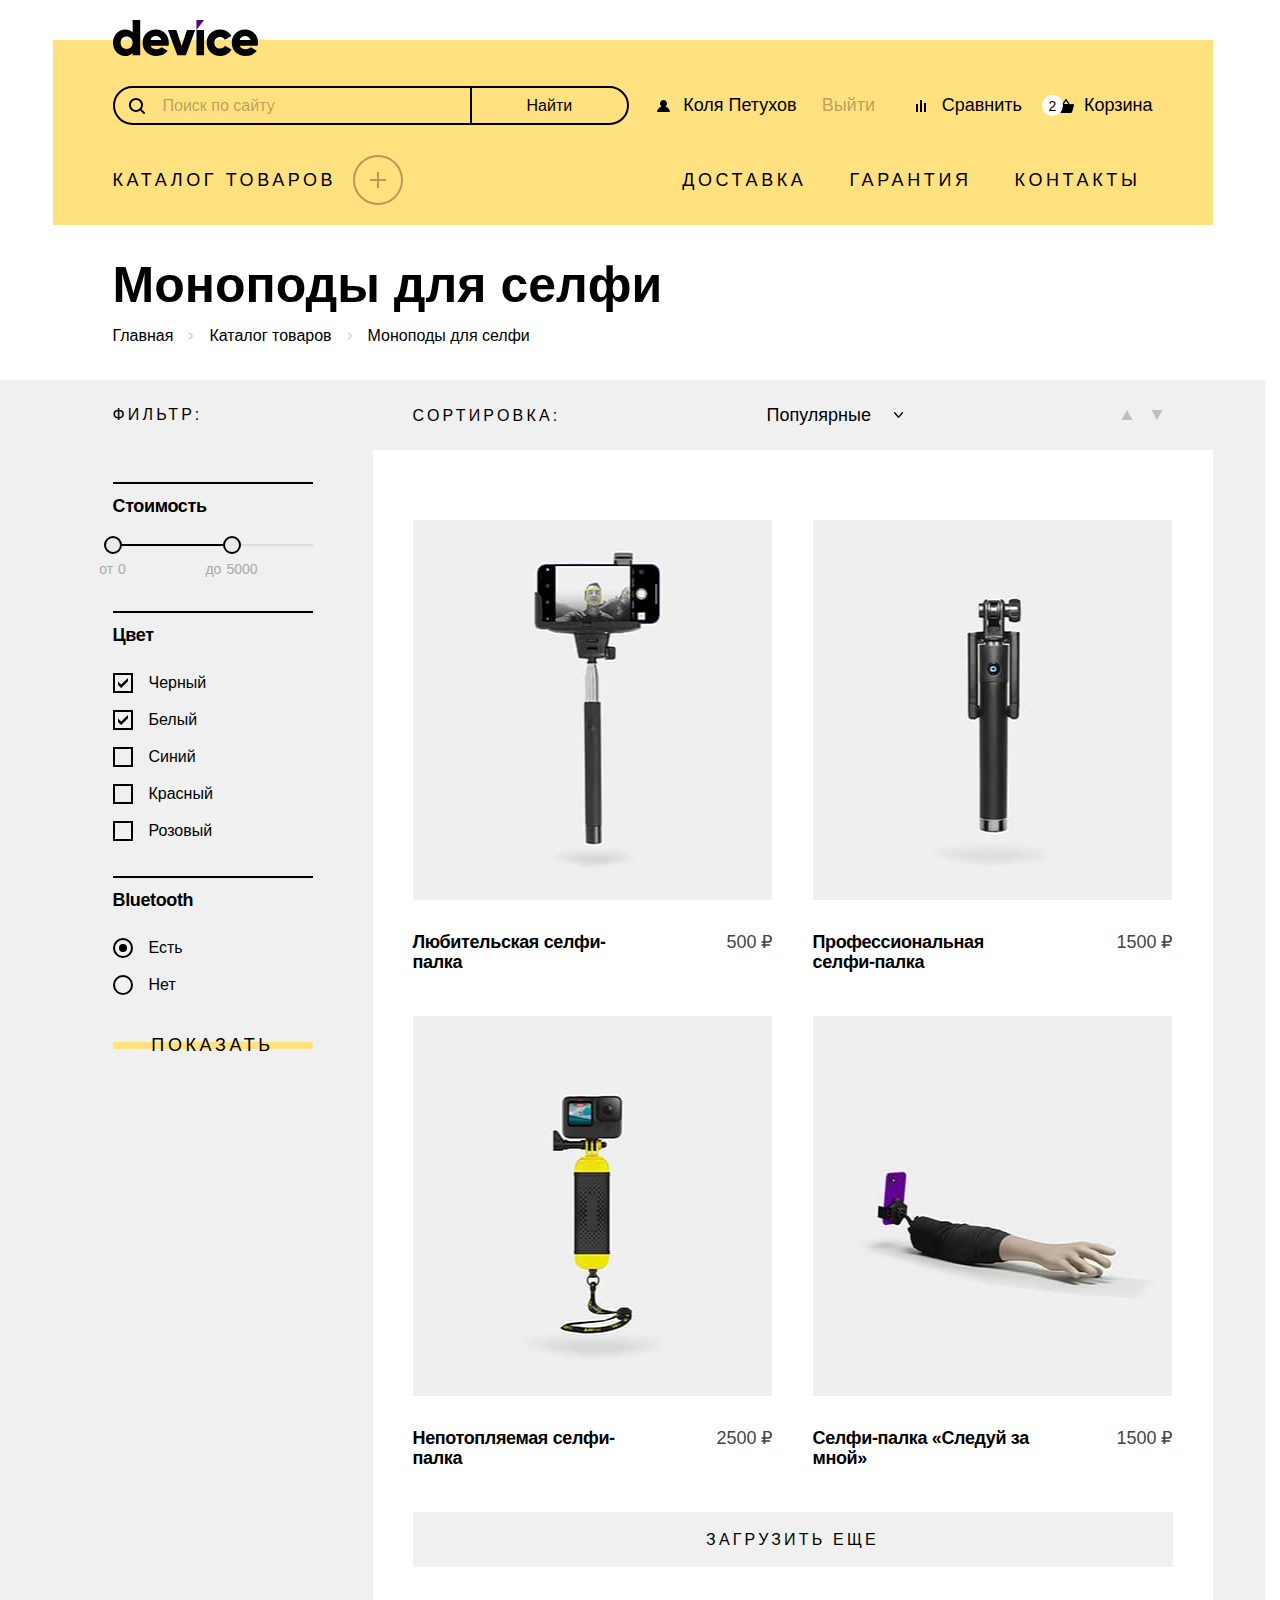
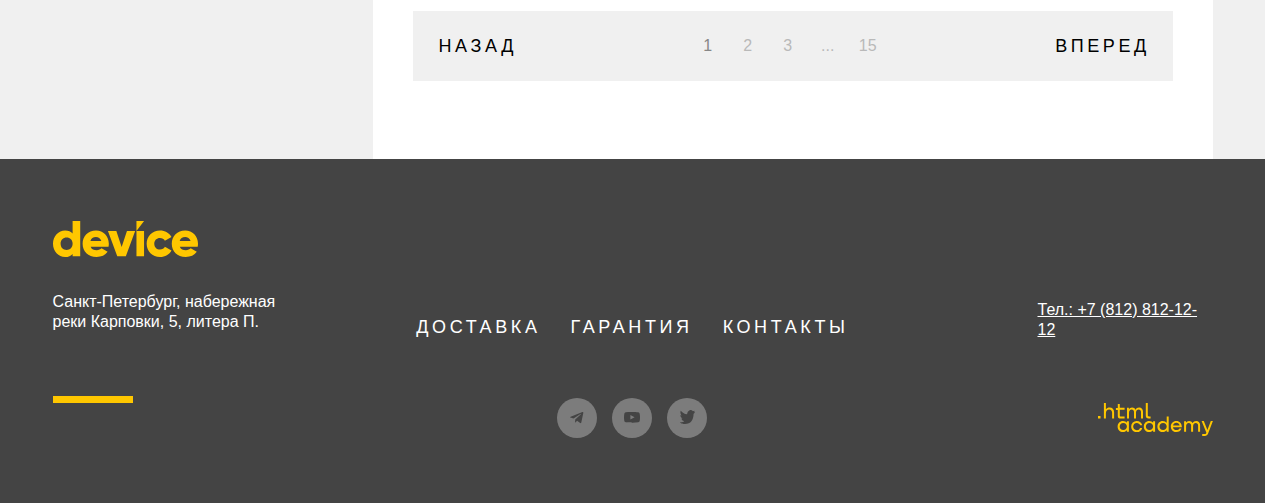
==== commit a5fe08a7: "Делает небольшие исправления" ====
--- a/catalog.html
+++ b/catalog.html
@@ -126,7 +126,7 @@
                   <legend class="production__filter-title">Стоимость</legend>
                   <div class="production__range-scale">
                     <div class="production__range-bar">
-                      <div class="production__range-wrapper production__range-wrapper_min">
+                      <div class="production__range-wrapper production__range-wrapper_min" style="left: -9px;">
                         <button class="production__range-toggle " type="button">
                           <span class="visually-hidden">Выбрать минимальную стоимость</span>
                         </button>
@@ -136,7 +136,7 @@
                           <span class="production__range-price">0</span>
                         </label>
                       </div>
-                      <div class="production__range-wrapper production__range-wrapper_max">
+                      <div class="production__range-wrapper production__range-wrapper_max" style="right: -9px;">
                         <button class="production__range-toggle" type="button">
                           <span class="visually-hidden">Выбрать максимальную стоимость</span>
                         </button>
--- a/styles/styles.min.css
+++ b/styles/styles.min.css
@@ -1 +1 @@
-.modal__button-input:hover,.modal__close-button:hover,.phone-number:hover,.footer__logo-link:hover,.production__filter-input:hover+.production__filter-input-2::before,.products__link:hover,.slider__point:hover,.slider__button-control:hover,.nav-info__link:hover,.catalog__link:hover,.header__basket-close-button:hover,.header__basket-link:hover,.header__logo-link:hover,.user-nav-link:hover,.card__link:hover .card__img-inner:before,.card__link:hover .card__img,.card__link:hover .card__title,.card__link:hover .card__price,.button_load-more:hover{opacity:.6}.modal__button-input:active,.modal__input:disabled,.modal__close-button:active,.phone-number:active,.social-link:active::before,.footer__logo-link:active,.copyright__svg:active,.production__filter-input:disabled+.production__filter-input-2_checkbox,.production__filter-input:disabled~.production__filter-text,.production__filter-input:active+.production__filter-input-2::before,.subscribe__button:disabled,.subscribe__input:disabled,.delivery__link:active,.products__link:active,.slider__point:active,.slider__button-control:active,.nav-info__link:active,.catalog__link:active,.header__basket-close-button:active,.header__basket-link:active,.header__logo-link:active,.user-nav-link:active,.card__link:active .card__img-inner:before,.card__link:active .card__img,.card__link:active .card__title,.card__link:active .card__price,.button_load-more:active,.select:disabled,.header__search-button:disabled,.header__search-input:disabled+.header__search-form__icon,.header__search-input:disabled,.button:disabled{opacity:.3}.header__search-button:disabled,.header__search-input:disabled+.header__search-form__icon,.header__search-input:disabled,.button:disabled{pointer-events:none}.social-list,.production__list,.advantages__list,.products__list,.slider__pagination,.nav-info__list,.catalog__list,.header__basket-list,.pagination__list,.list{margin:0;padding:0;list-style:none}.phone-number,.delivery__link,.products__link,.nav-info__link,.catalog__link,.header__basket-link,.card__link,.breadcrumbs__link{color:#000;text-decoration:none}@font-face{font-style:normal;font-weight:400;font-family:"Rubik";font-display:swap;src:url("../fonts/rubik/rubik-400.woff2") format("woff2")}@font-face{font-style:normal;font-weight:700;font-family:"Rubik";font-display:swap;src:url("../fonts/rubik/rubik-700.woff2") format("woff2")}@font-face{font-style:normal;font-weight:800;font-family:"Raleway";font-display:swap;src:url("../fonts/raleway/raleway-800.woff2") format("woff2")}*,*::before,*::after{box-sizing:border-box}*:focus{outline:2px solid #af4fff}*:focus:not(:focus-visible){outline:none}*:focus-visible{outline:2px solid #af4fff}html{scrollbar-gutter:stable}body{min-width:1160px;height:100vh;margin:0;font-style:normal;font-weight:400;font-size:18px;line-height:30px;font-family:"Rubik",sans-serif}.visually-hidden{position:absolute;width:0;height:0;margin:-1px;padding:0;overflow:hidden;white-space:nowrap;border:0;clip:rect(0 0 0 0);-webkit-clip-path:inset(100%);clip-path:inset(100%)}.grid-container{display:grid;min-height:100%;margin:0 auto;padding-top:40px;-webkit-column-gap:40px;-moz-column-gap:40px;column-gap:40px;grid-template-columns:repeat(6, 1fr);grid-template-rows:-webkit-min-content 1fr -webkit-min-content;grid-template-rows:min-content 1fr min-content}.main{grid-column:1/-1}.heading,.paragraph{margin:0;margin-bottom:20px}.heading{font-family:"Raleway",sans-serif}.paragraph{color:#444}.field{font-size:inherit;font-family:inherit;color:#444;border:0}.select{position:relative;padding:0 32px 0 10px;font-size:inherit;line-height:30px;font-family:inherit;background-image:url("../images/icons/arrow-bottom.svg");background-repeat:no-repeat;background-position:center right 12px;cursor:pointer;-webkit-appearance:none;-moz-appearance:none}.select:disabled{pointer-events:none}.button{position:relative;display:flex;justify-content:center;align-items:center;padding:10px;font-size:inherit;font-family:"Raleway",sans-serif;text-align:center;color:#000;text-transform:uppercase;text-decoration:none;background-color:rgba(0,0,0,0);border:none;cursor:pointer}.button:focus{z-index:1}.button_yellow{z-index:1;width:-webkit-max-content;width:-moz-max-content;width:max-content;padding:5px 15px;letter-spacing:.2em}.button_yellow::before{content:"";position:absolute;z-index:-1;width:100%;height:22%;background-color:#ffe17f;transition:height .2s}.button_yellow:hover::before{height:100%}.button_yellow:active::before{background-color:#fc3}.button_load-more{width:calc(100% - 80px);margin:0 auto;padding-top:18px;padding-bottom:18px;font-size:16px;line-height:19px;letter-spacing:.2em;background-color:#f0f0f0}.product-parameters{display:flex;flex-wrap:wrap}.product-parameters__list{display:flex;flex-direction:column;margin:0;margin-right:20px;margin-bottom:26px}.product-parameters__title{font-size:16px}.product-parameters__description{order:-1;margin:0;margin-bottom:12px;font-size:36px}.list{margin-bottom:30px;margin-left:20px;line-height:20px}.list__item{position:relative;margin-bottom:19px;padding-left:34px}.list__item::before{content:"";position:absolute;top:0;bottom:0;left:0;width:8px;height:8px;margin:auto;background-color:#000;border-radius:50%}.tooltip{position:relative}.tooltip__button{width:26px;height:26px;background-color:#ffe17f;background-image:url("../images/icons/tooltip-icon.svg");background-repeat:no-repeat;background-position:center;border-radius:50%}.tooltip__button:hover+.tooltip__text,.tooltip__button:focus+.tooltip__text{display:block}.tooltip__text{position:absolute;top:100%;right:-35px;z-index:1;display:none;width:-webkit-max-content;width:-moz-max-content;width:max-content;max-width:200px;margin-top:10px;padding:19px;font-weight:400;font-size:16px;line-height:20px;color:#fff;background-color:#000}.tooltip__text::before{content:"";position:absolute;right:40px;bottom:100%;width:14px;height:6px;background-image:url("../images/icons/tooltip-arrow.svg");background-repeat:no-repeat}.breadcrumbs{display:flex;flex-wrap:wrap;align-items:center}.breadcrumbs__link{position:relative;font-size:16px;line-height:20px}.breadcrumbs__link:last-child{pointer-events:none}.breadcrumbs__link:not(:last-child){margin-right:36px}.breadcrumbs__link:not(:last-child)::after{content:"";position:absolute;top:50%;right:-20px;width:4px;height:8px;background-image:url("../images/icons/arrow-right.svg");background-repeat:no-repeat;-webkit-transform:translateY(-50%);transform:translateY(-50%);opacity:.2;pointer-events:none}.breadcrumbs__link:hover{color:#666}.breadcrumbs__link:active{color:#b3b3b3}.card{display:grid;margin-bottom:44px;-webkit-column-gap:40px;-moz-column-gap:40px;column-gap:40px;grid-template-columns:repeat(2, 1fr);row-gap:44px}.card__link{display:grid;grid-template-columns:2fr .8fr;row-gap:32px}.card__link:hover .card__img{-webkit-transform:scale(1.1);transform:scale(1.1)}.card__link:hover .card__more{opacity:1}.card__img-inner{position:relative;overflow:hidden;background-color:#f0f0f0;grid-column:1/-1}.card__img-inner:before{content:"";position:absolute;top:27px;right:27px;z-index:1;display:none;width:60px;height:60px;background-image:url("../images/icons/new.svg");background-repeat:no-repeat;opacity:1;transition:opacity .2s}.card__img-inner_new::before{display:block}.card__img{display:block;width:100%;height:auto;transition:opacity .2s,-webkit-transform .2s;transition:opacity .2s,transform .2s;transition:opacity .2s,transform .2s,-webkit-transform .2s;-o-object-fit:contain;object-fit:contain}.card__more{position:absolute;top:0;right:0;bottom:0;left:0;width:100%;max-width:210px;height:-webkit-min-content;height:-moz-min-content;height:min-content;margin:auto;opacity:0;transition:opacity .2s;pointer-events:none}.card__title{margin-bottom:0;padding-right:20px;font-size:18px;line-height:20px;letter-spacing:-0.02em;transition:opacity .2s;grid-column-start:1}.card__price{line-height:21px;color:#444;transition:opacity .2s;grid-column-end:-1;justify-self:right}.pagination{display:flex;align-items:center;width:calc(100% - 80px);margin:0 auto;background-color:#f0f0f0}.pagination_margin-bottom{margin-bottom:78px}.pagination__list{display:flex;flex-wrap:wrap;justify-content:center;align-items:center}.pagination__item{font-weight:400;font-size:16px;line-height:20px;font-family:"Rubik",sans-serif}.pagination__link{min-width:40px;min-height:40px;padding:10px 11px;font-family:inherit;color:#b9b9b9}.pagination__link:hover{color:#444}.pagination__link:active{color:#c7c7c7}.pagination__link_prev,.pagination__link_next{max-width:140px;margin:0 auto;padding:26px;line-height:18px;font-family:"Raleway",sans-serif;color:#000;letter-spacing:.2em}.pagination__link_prev:hover,.pagination__link_next:hover{background-color:#dcdcdc}.pagination__link_prev:active,.pagination__link_next:active{color:#9a9a9a}.pagination__link_prev{margin-left:0}.pagination__link_next{margin-right:0}.pagination__link_current{color:#878787 !important;pointer-events:none}.pagination__link_divider{pointer-events:none}.user-nav-link{position:relative;display:inline-block;padding:8px 0 8px 26px;line-height:21px;color:#000;text-decoration:none}.user-nav-link::before{content:"";position:absolute;top:0;bottom:0;left:0;margin:auto;background-repeat:no-repeat}.user-signin-link::before{width:13px;height:12px;background-image:url("../images/icons/user.svg")}.user-signout-link{padding-left:0;margin-left:25px;color:rgba(0,0,0,.3)}.user-compare-link::before{width:10px;height:12px;background-image:url("../images/icons/compare.svg")}.user-basket-link::before{width:16px;height:14px;background-image:url("../images/icons/basket.svg")}.header{position:relative;display:grid;width:1160px;margin:0 auto;padding:46px 60px 20px 60px;-webkit-column-gap:26px;-moz-column-gap:26px;column-gap:26px;background-color:#ffe17f;grid-column:1/-1;grid-template-columns:1.047fr 1fr;row-gap:30px}.header__logo-link{position:absolute;top:-20px;left:60px}.header__search-form{display:flex;flex-shrink:0;max-width:519px;overflow:hidden;align-self:start;grid-column:1}.header__search-title{position:relative}.header__search-input{width:359px;height:100%;padding:9px 10px 8px 48px;font-size:16px;line-height:21px;background-color:rgba(0,0,0,0);border:2px solid #000;border-radius:50px 0 0 50px}.header__search-input:focus{z-index:1;border:2px solid #af4fff;outline:none}.header__search-input::-webkit-input-placeholder{color:rgba(0,0,0,.3)}.header__search-input::-moz-placeholder{color:rgba(0,0,0,.3)}.header__search-input:-ms-input-placeholder{color:rgba(0,0,0,.3)}.header__search-input::-ms-input-placeholder{color:rgba(0,0,0,.3)}.header__search-input::placeholder{color:rgba(0,0,0,.3)}.header__search-icon{position:absolute;top:0;bottom:0;left:16px;width:16px;height:16px;margin:auto;background-image:url("../images/icons/search.svg");background-repeat:no-repeat;pointer-events:none}.header__search-button{position:relative;left:-2px;width:160px;padding:7px 10px;font-size:16px;line-height:21px;font-family:inherit;text-transform:none;border:2px solid #000;border-radius:0 50px 50px 0}.header__search-button:hover{color:#fff;background-color:#000}.header__search-button:focus{border:2px solid #af4fff;outline:none}.header__search-button:active{color:rgba(255,255,255,.3)}.header__search-button:disabled{color:#000;background-color:rgba(0,0,0,0)}.header__user-navigation{display:flex;flex-wrap:wrap;justify-content:flex-end;align-content:center;width:100%;grid-column-end:-1}.header__product-item:not(:first-child){margin-left:36px}.header__user-item+.header__product-item{margin-left:auto}.header__product-item{position:relative}.header__basket-count{position:absolute;top:0;bottom:0;left:-16px;width:21px;height:21px;margin:auto;padding:3px 0;overflow:hidden;font-size:14px;line-height:17px;text-align:center;background-color:#fff;border-radius:50%}.header__basket-container{position:absolute;top:100%;left:0;z-index:2;display:none;width:320px;margin-top:10px;padding:20px;background-color:#000;-webkit-transform:translate(-50%);transform:translate(-50%)}.header__basket-container::before{content:"";position:absolute;bottom:100%;left:50%;width:14px;height:6px;background-image:url("../images/icons/popover-arrow.svg");background-repeat:no-repeat;-webkit-transform:translate(-50%);transform:translate(-50%)}.header_basket-open{display:block}.header__basket-item{display:flex;justify-content:space-between;margin-bottom:40px}.header__basket-link{display:flex}.header__basket-thumb{margin-right:23px;-o-object-fit:cover;object-fit:cover}.header__basket-title{margin:0;margin-right:40px;font-weight:400;font-size:16px;line-height:20px;color:#fff}.header__basket-close-button{position:relative;top:0;right:0;flex-shrink:0;width:10px;height:10px;padding:0;background-color:rgba(0,0,0,0);background-image:url("../images/icons/basket-close-button.svg");background-repeat:no-repeat;border:0;cursor:pointer}.header__basket-info{display:flex;justify-content:space-between;margin-bottom:40px;font-size:16px;line-height:20px;color:#fff}.header__basket-open-button{padding:16px 10px 13px 10px;font-weight:800;font-size:18px;line-height:21px;background-color:#fff}.header__basket-open-button:hover{background-color:#ffe17f}.header__basket-open-button:active{color:rgba(0,0,0,.3)}.header__catalog{grid-column:1}.header__info-navigation{grid-column-end:-1}.catalog{z-index:1;display:flex;align-items:center;justify-self:start}.catalog__link-menu{padding:0;font-size:18px;line-height:21px;letter-spacing:.2em}.catalog__button{z-index:1;margin-left:17px;padding:0}.catalog__button::after{content:"";flex-shrink:0;width:50px;height:50px;background-image:url("../images/icons/catalog-plus.svg");background-repeat:no-repeat;background-position:center;border:2px solid #000;border-radius:50%;opacity:.3}.catalog__button:hover::after{opacity:1}.catalog_minus::after{background-image:url("../images/icons/catalog-minus.svg")}.catalog__list{position:absolute;top:100%;left:0;display:none;flex-direction:column;flex-wrap:wrap;align-content:flex-start;width:100%;max-height:170px;padding:15px 60px 38px 60px;font-size:16px;line-height:18px;background-color:#ffe17f}.catalog_open{display:flex}.catalog__item{width:100%;max-width:252px}.catalog__link{display:inline-block;margin-right:40px;margin-bottom:18px}.nav-info__list{display:flex;flex-wrap:wrap;align-content:center;height:100%;padding-left:25px}.nav-info__item:not(:last-child){margin-right:43px}.nav-info__link{position:relative;z-index:1;display:inline-block;padding:10px 0;line-height:21px;font-family:"Raleway",sans-serif;text-transform:uppercase;letter-spacing:.2em}.slider{width:100%;width:1160px;margin:0 auto;margin-bottom:41px}.slider_opacity{opacity:1;transition:opacity .2s}.slider__count{position:relative;margin-top:-15px;padding-right:48px;text-align:right;background-color:#ffe17f}.slider__count-number{position:relative;bottom:-18px;font-weight:700;font-size:180px;line-height:.71;color:#fff}.slider__inner{position:relative;top:-28px;display:grid;min-height:440px;-webkit-column-gap:40px;-moz-column-gap:40px;column-gap:40px;grid-template-columns:1fr 1fr;grid-template-rows:1fr repeat(5, -webkit-min-content);grid-template-rows:1fr repeat(5, min-content)}.slider__link_img{display:block}.slider__images{position:relative;top:-25px;align-self:center;grid-column:1;grid-row:1/span 4}.slider__image{width:100%;height:100%;max-height:425px;vertical-align:middle;-o-object-fit:contain;object-fit:contain}.slider__button-control{position:absolute;top:50%;width:20px;height:60px;background-image:url("../images/icons/slider-arrow.svg");background-repeat:no-repeat;-webkit-transform:translateY(-50%);transform:translateY(-50%)}.slider__button-control_prev{left:0}.slider__button-control_next{right:0;-webkit-transform:translateY(-50%) scale(-1, 1);transform:translateY(-50%) scale(-1, 1)}.slider__title{margin-bottom:29px;font-size:50px;line-height:50px;font-family:"Raleway",sans-serif;grid-column-end:-1}.slider__description{margin-bottom:50px;grid-column-end:-1}.slider__button{width:100%;max-width:220px;margin-bottom:50px;grid-column-end:-1;justify-self:start}.slider__parameters{grid-column-end:-1;justify-self:start}.slider__pagination{display:flex;flex-wrap:wrap;grid-column:1/-1;justify-self:center}.slider__pagination-item:not(:last-child){margin-right:20px}.slider__point{width:12px;height:12px;padding:0;border:2px solid #000;border-radius:50%;transition:background-color .4s}.slider_current-point{background-color:#000;pointer-events:none}.products{width:100%;max-width:1160px;margin:0 auto;margin-bottom:81px}.products__list{display:grid;gap:40px;grid-template-columns:repeat(6, 160px)}.products__link{display:inline-block}.products__logo{display:inline-block;width:160px;height:160px;margin-bottom:24px;background-color:#ffe17f;background-repeat:no-repeat;background-position:center}.products_virtual-reality{background-image:url("../images/products/icons/virtual-reality.svg")}.products_monopods{background-image:url("../images/products/icons/monopods.svg");background-position-y:bottom}.products_action-cameras{background-image:url("../images/products/icons/action-cameras.svg")}.products_fitness-bracelets{background-image:url("../images/products/icons/fitness-bracelets.svg")}.products_smart-watches{background-image:url("../images/products/icons/smart-watches.svg")}.products_quadrocopters{background-image:url("../images/products/icons/quadrocopters.svg")}.products__text{font-weight:800;font-size:18px;line-height:24px;font-family:"Raleway",sans-serif;letter-spacing:-0.02em}.advantages{position:relative;margin-bottom:41px}.advantages__background{position:absolute;width:100%;min-height:290px;background-color:#f0f0f0}.advantages__wrapper{position:relative;top:-101px;display:grid;width:1160px;min-height:320px;margin:0 auto;grid-template-columns:280px 1fr}.advantages__wrapper::before{content:"";position:absolute;width:7px;height:100%;background-color:#000;grid-column-start:2}.advantages__list{align-self:center;grid-column-start:1}.advantages__item{display:inline-block;width:100%}.advantages__item:not(:last-child){margin-bottom:35px}.advantages__button{width:100%;max-width:160px;padding:0;overflow:hidden;transition:max-width .2s}.advantages__button::before{transition:height .2s,opacity .2s .2s}.advantages__button-text{flex-shrink:0;width:160px;padding:10px 10px 10px 14px}.advantages_current{justify-content:flex-start;max-width:100%;padding:0;color:#ffe17f;background-color:#000}.advantages_current::before{visibility:hidden;opacity:0}.advantages_current:active::before{background:none}.advantages__inner{align-self:center;padding-left:14%;transition:opacity .2s;grid-column-end:-1}.advantages__description{position:relative;max-width:475px}.advantages__description::after{content:"";position:absolute;top:3px;left:100%;margin-left:17.5%;background-repeat:no-repeat}.advantages_delivery::after{width:136px;height:165px;background-image:url("../images/icons/advantages/advantages-delivery.svg")}.advantages_warranty::after{width:171px;height:195px;background-image:url("../images/icons/advantages/advantages-warranty.svg")}.advantages_credit::after{width:156px;height:189px;background-image:url("../images/icons/advantages/advantages-credit.svg")}.advantages__title{margin:0;margin-bottom:34px;font-size:50px;line-height:50px;font-family:"Raleway",sans-serif}.advantages__text{margin:0}.delivery{width:1160px;margin:0 auto 70px}.delivery__link{position:relative;display:inline-block;width:100%;padding:41px 137px 36px 142px;font-size:20px;line-height:23px;font-family:"Raleway",sans-serif;text-align:center;text-transform:uppercase;letter-spacing:.2em;background-color:#f0f0f0}.delivery__link::before{content:"";position:absolute;top:0;left:0;width:125px;height:100%;background-color:#ffe17f;background-image:url("../images/icons/delivery.svg");background-repeat:no-repeat;background-position:center}.delivery__link::after{content:"";position:absolute;top:0;right:43px;bottom:0;width:40px;height:40px;margin:auto;background-color:#e6e6e6;background-image:url("../images/icons/info.svg");background-repeat:no-repeat;background-position:center;background-blend-mode:overlay;border-radius:50%}.delivery__link:hover::before{background-color:#ffc700}.delivery__link:hover::after{background-blend-mode:normal}.about{display:grid;width:1160px;margin:0 auto;margin-bottom:70px;-webkit-column-gap:97px;-moz-column-gap:97px;column-gap:97px;grid-template-columns:1fr 1fr}.about__wrapper{position:relative;padding-top:47px}.about__wrapper::before{content:"";position:absolute;top:0;left:0;width:84px;height:7px;background-color:#000}.about__title-h2{margin-bottom:48px;font-size:50px;line-height:50px;font-family:"Raleway",sans-serif}.about__title-h3{margin-bottom:15px;font-weight:700;font-size:24px;color:#444}.about__text{margin-bottom:30px;color:#444}.about__list{margin-left:3.5px;font-weight:700;letter-spacing:-0.02em}.about__item::before{background-color:#ffc700}.about__button{width:100%;max-width:270px}.about_button{max-width:260px}.subscribe{background-color:#f0f0f0}.subscribe__wrapper{display:grid;width:1160px;margin:0 auto;padding:64px 0 56px 0;-webkit-column-gap:4.6%;-moz-column-gap:4.6%;column-gap:4.6%;grid-template-columns:1fr 1fr;row-gap:124px}.subscribe__title-h2{max-width:348px;padding-left:8px;font-size:50px;line-height:50px;grid-column-start:1}.subscribe__text{padding-top:10px;grid-column-end:-1}.subscribe__form{position:relative;display:flex;max-width:810px;grid-column:1/-1;grid-row-start:2}.subscribe__error-text{position:absolute;top:100%;display:none;font-size:14px;line-height:20px;color:#ff3d3d}.subscribe_error-open{display:block}.subscribe__label{position:relative;z-index:1;flex-grow:1}.subscribe__input{width:100%;height:100%;padding:11px 16px 14px 16px;font-size:inherit;border-bottom:3px solid #c4c4c4}.subscribe__input:focus{z-index:1;background-color:#dcdcdc;outline:2px solid #af4fff}.subscribe_error{border-bottom:3px solid #ff3d3d}.subscribe__button{width:253px;padding:15px 10px 15px 15px;line-height:21px;letter-spacing:.2em;border:3px solid #c4c4c4}.subscribe__button:hover,.subscribe__button:active{color:#fff;background-color:#000;border-color:#000}.subscribe__button:active{color:rgba(255,255,255,.3)}.subscribe__button:disabled{pointer-events:none}.subscribe__free{position:relative;align-self:center;max-width:250px;margin-left:20px;padding-left:32px;color:#444;grid-column-end:-1;grid-row-start:2;justify-self:end}.subscribe__free::before{content:"";position:absolute;top:0;bottom:0;left:0;width:15px;height:14px;margin:auto;background-image:url("../images/icons/status-success.svg");background-repeat:no-repeat}.production{background-color:#f0f0f0}.production__heading{width:1160px;margin:0 auto;padding:35px 21px 34px 60px}.production__wrapper{display:grid;width:1160px;margin:0 auto;grid-template-columns:320px 1fr}.production__title{margin-bottom:16px;padding:0;font-size:50px;line-height:50px}.production__range-scale{position:relative;width:100%;height:2px;margin:0 auto 30px;border-bottom:2px solid #dcdcdc;grid-column:1/-1}.production__range-bar{position:absolute;left:0;width:119px;height:2px;border-bottom:2px solid #000}.production__range-wrapper{position:absolute;top:-20px}.production__range-wrapper_min{left:-9px}.production__range-wrapper_max{right:-9px}.production__range-toggle{width:18px;height:18px;padding:0;background-color:#ebebeb;border:2px solid #000;border-radius:50%;cursor:pointer}.production__range-price-text{margin-right:5px}.production__range-price-input{display:none}.production__range-text{position:absolute;top:100%;left:50%;display:flex;margin-top:5px;font-size:14px;line-height:20px;color:#a8a8a8;-webkit-transform:translateX(-50%);transform:translateX(-50%)}.production__filter{padding:25px 60px;grid-column-start:1}.production__filter-heading{margin-bottom:58px;font-size:16px;line-height:19px;font-family:"Raleway",sans-serif;text-transform:uppercase;letter-spacing:.2em}.production__filter-inner{display:flex}.production__filter-inner:not(:last-child){margin-bottom:17px}.production__wrapper-border{margin-bottom:35px;border-top:2px solid #000}.production__filter-group{margin:0;padding:0;border:0}.production__filter-title{margin-bottom:23px;padding:0;padding-top:7px;font-weight:700;color:#000;letter-spacing:-0.02em}.production__filter-input:focus+.production__filter-input-2{outline:2px solid #af4fff}.production__filter-input:hover+.production__filter-input-2{border-color:rgba(0,0,0,.6)}.production__filter-input:active+.production__filter-input-2{border-color:rgba(0,0,0,.3)}.production__filter-input:hover~.production__filter-text{color:rgba(0,0,0,.6)}.production__filter-input:active~.production__filter-text{color:rgba(0,0,0,.3)}.production__filter-input:disabled+.production__filter-input-2_checkbox,.production__filter-input:disabled~.production__filter-text{color:inherit;border-color:inherit;pointer-events:none}.production__filter-input_checkbox:checked+.production__filter-input-2_checkbox::before{display:block}.production__filter-input_radio:checked+.production__filter-input-2_radio::before{display:block}.production__filter-input-2{position:relative;flex-shrink:0;width:20px;height:20px;margin-right:16px;border:2px solid #000}.production__filter-input-2::before{content:"";position:absolute;top:0;right:0;bottom:0;left:0;display:none;margin:auto;background-repeat:no-repeat}.production__filter-input-2_checkbox:before{width:10px;height:10px;background-image:url("../images/icons/input-checkbox.svg")}.production__filter-input-2_radio{border-radius:50%}.production__filter-input-2_radio:before{width:8px;height:8px;background-image:url("../images/icons/input-radio.svg")}.production__filter-text{font-size:16px;line-height:20px}.production__filter-button{width:100%}.production__inner{background-color:#fff;grid-column-end:-1}.production__controls{display:flex;align-items:center;padding:20px 40px;background-color:#f0f0f0}.production__title-select{max-width:400px;font-size:16px;line-height:19px;font-family:"Raleway",sans-serif;text-transform:uppercase;letter-spacing:.2em}.production__select{width:160px;margin:0 auto;background-color:rgba(0,0,0,0);border:0}.production__direction{display:flex;flex-shrink:0}.production__button{position:relative;display:inline;width:30px;height:30px;padding:0}.production__button:before{content:"";position:absolute;top:0;right:0;bottom:0;left:0;margin:auto;background-image:url("../images/icons/arrow-top.svg");background-repeat:no-repeat;background-position:center;opacity:.2}.production__button_arrow-down:before{-webkit-transform:scale(1, -1);transform:scale(1, -1)}.production__button:hover:before{opacity:.5}.production__button:active:before{opacity:1}.production__list{padding:70px 40px 0 40px;grid-column-end:-1}.production__load-more{margin-bottom:44px}.copyright__svg{vertical-align:middle;fill:#000}.copyright__svg:hover{fill:#fff}.footer{padding:62px 3% 55px 3%;background-color:#444;grid-column:1/-1;grid-row-end:-1}.footer__inner{display:grid;width:100%;max-width:1160px;margin:0 auto;grid-template-columns:239px 1fr minmax(300px, 444px) 1.54fr 175px}.footer__contacts{position:relative;margin-bottom:32px}.footer__contacts::after{content:"";position:absolute;width:80px;height:7px;background-color:#ffc700}.footer__logo-link{display:inline-block;margin-bottom:26px}.footer__address{margin-bottom:64px;font-style:normal;font-size:16px;line-height:20px;color:#fff}.footer__info-wrapper{align-self:end;grid-column-start:3}.footer__info-navigation{margin-bottom:50px}.footer_nav-info_list{justify-content:center;padding-left:0}.footer_nav-info_margin:not(:last-child){margin-right:30px}.footer_nav-info_link{color:#fff}.footer__phone-wrapper{display:flex;flex-direction:column;margin-top:79px;grid-column-end:-1}.footer__phone{margin-bottom:63px;color:#fff}.footer__copyright{align-self:flex-end;margin-bottom:12px}.footer_copyright-svg{fill:#ffc700}.social-list{display:flex;flex-wrap:wrap;justify-content:center;line-height:12px}.social-item{margin-bottom:10px}.social-item:not(:last-child){margin-right:15px}.social-link{position:relative;display:inline-block;width:40px;height:40px;background-color:rgba(255,255,255,.3);border-radius:50%}.social-link::before{content:"";position:absolute;top:0;right:0;bottom:0;left:0;margin:auto;background-repeat:no-repeat}.social-link:hover{background-color:#ffc700}.social-link_telegram::before{width:14px;height:12px;background-image:url("../images/icons/social-telegram.svg")}.social-link_youtube::before{width:16px;height:11px;background-image:url("../images/icons/social-youtube.svg")}.social-link_twitter::before{width:15px;height:15px;background-image:url("../images/icons/social-twitter.svg")}.phone-number{display:inline-block;font-size:16px;line-height:20px;text-decoration:underline}.modal{width:100%;max-width:920px;padding:0;border:none}.modal__wrapper{display:grid;padding:63px 70px;border:10px solid #000;box-shadow:0 10px 0 rgba(0,0,0,.1);grid-template-columns:1fr auto;row-gap:37px}.modal::-webkit-backdrop{background-color:rgba(240,240,240,.9)}.modal::backdrop{background-color:rgba(240,240,240,.9)}.modal__wrapper-tooltip{grid-column:4}.modal__inner-tooltip{position:relative;margin-bottom:7px}.modal__title{margin:0;padding-right:10px;font-size:50px;line-height:1;grid-column-start:1}.modal__close-button{box-sizing:content-box;width:26px;height:26px;margin-top:10px;padding:2px;background-image:url("../images/icons/close-modal.svg");background-repeat:no-repeat;background-position:center;grid-column-end:-1}.modal__form{display:grid;-webkit-column-gap:42px;-moz-column-gap:42px;column-gap:42px;grid-column:1/-1;grid-template-columns:repeat(2, 1fr) .85fr 180px;row-gap:38px}.modal__input-title{position:relative;display:flex;flex-direction:column;align-self:flex-start}.modal__input-title_margin{margin-bottom:20px}.modal__input-title_name{grid-column:1/span 2}.modal__input-title_email{grid-column:3/-1}.modal__input-title_comment{grid-column:1/span 3}.modal__input-title_error{color:#ff3d3d}.modal__input-title_error .modal__input{outline:2px solid #ff3d3d}.modal__input-title_error .modal__info_error-text{display:block}.modal__input-title_display{display:inline}.modal__inner-input{display:grid;grid-template-columns:repeat(3, 60px)}.modal__inner-input::after{content:"";position:absolute;top:0;right:21px;bottom:0;margin:auto;background-repeat:no-repeat;background-position:center;pointer-events:none}.modal__inner-input_name::after{width:13px;height:12px;background-image:url("../images/icons/input-name.svg")}.modal__inner-input_email::after{width:15px;height:12px;background-image:url("../images/icons/input-email.svg")}.modal__input-text{position:relative;margin-bottom:7px;font-weight:700;color:#000;letter-spacing:-0.02em}.modal__input{width:100%;padding:20px 50px 20px 20px;color:#000;background-color:#f0f0f0}.modal__input_number{padding-right:60px;padding-left:60px;text-align:center;-moz-appearance:textfield;grid-column:1/-1;grid-row-start:1}.modal__input_number::-webkit-outer-spin-button,.modal__input_number::-webkit-inner-spin-button{-webkit-appearance:none}.modal__input:hover,.modal__input:focus{background-color:#dcdcdc}.modal__input:focus{outline:2px solid #af4fff}.modal__input::-webkit-input-placeholder{color:rgba(0,0,0,.3)}.modal__input::-moz-placeholder{color:rgba(0,0,0,.3)}.modal__input:-ms-input-placeholder{color:rgba(0,0,0,.3)}.modal__input::-ms-input-placeholder{color:rgba(0,0,0,.3)}.modal__input::placeholder{color:rgba(0,0,0,.3)}.modal__info{position:absolute;top:100%;left:0;display:none;font-size:14px}.modal__info_show{display:block}.modal__button-submit{padding:10px 30px;grid-column:1/-1}.modal__tooltip{position:absolute;margin-top:2px;margin-left:10px}.modal__button-input{background-repeat:no-repeat;background-position:center;grid-row-start:1}.modal__button-input:hover~.field{background-color:#dcdcdc}.modal__button-input_minus{background-image:url("../images/icons/input-minus.svg");grid-column-start:1}.modal__button-input_plus{background-image:url("../images/icons/input-plus.svg");grid-column-start:3}+.modal__button-input:hover,.modal__close-button:hover,.phone-number:hover,.footer__logo-link:hover,.production__filter-input:hover+.production__filter-input-2::before,.products__link:hover,.slider__point:hover,.slider__button-control:hover,.nav-info__link:hover,.catalog__link:hover,.header__basket-close-button:hover,.header__basket-link:hover,.header__logo-link:hover,.user-nav-link:hover,.card__link:hover .card__img-inner:before,.card__link:hover .card__img,.card__link:hover .card__title,.card__link:hover .card__price,.button_load-more:hover{opacity:.6}.modal__button-input:active,.modal__input:disabled,.modal__close-button:active,.phone-number:active,.social-link:active::before,.footer__logo-link:active,.copyright__svg:active,.production__filter-input:disabled+.production__filter-input-2_checkbox,.production__filter-input:disabled~.production__filter-text,.production__filter-input:active+.production__filter-input-2::before,.subscribe__button:disabled,.subscribe__input:disabled,.delivery__link:active,.products__link:active,.slider__point:active,.slider__button-control:active,.nav-info__link:active,.catalog__link:active,.header__basket-close-button:active,.header__basket-link:active,.header__logo-link:active,.user-nav-link:active,.card__link:active .card__img-inner:before,.card__link:active .card__img,.card__link:active .card__title,.card__link:active .card__price,.button_load-more:active,.select:disabled,.header__search-button:disabled,.header__search-input:disabled+.header__search-form__icon,.header__search-input:disabled,.button:disabled{opacity:.3}.header__search-button:disabled,.header__search-input:disabled+.header__search-form__icon,.header__search-input:disabled,.button:disabled{pointer-events:none}.social-list,.production__list,.advantages__list,.products__list,.slider__pagination,.nav-info__list,.catalog__list,.header__basket-list,.pagination__list,.list{margin:0;padding:0;list-style:none}.phone-number,.delivery__link,.products__link,.nav-info__link,.catalog__link,.header__basket-link,.card__link,.breadcrumbs__link{color:#000;text-decoration:none}@font-face{font-style:normal;font-weight:400;font-family:"Rubik";font-display:swap;src:url("../fonts/rubik/rubik-400.woff2") format("woff2")}@font-face{font-style:normal;font-weight:700;font-family:"Rubik";font-display:swap;src:url("../fonts/rubik/rubik-700.woff2") format("woff2")}@font-face{font-style:normal;font-weight:800;font-family:"Raleway";font-display:swap;src:url("../fonts/raleway/raleway-800.woff2") format("woff2")}*,*::before,*::after{box-sizing:border-box}*:focus{outline:2px solid #af4fff}*:focus:not(:focus-visible){outline:none}*:focus-visible{outline:2px solid #af4fff}html{scrollbar-gutter:stable}body{min-width:1160px;height:100vh;margin:0;font-style:normal;font-weight:400;font-size:18px;line-height:30px;font-family:"Rubik",sans-serif}.visually-hidden{position:absolute;width:0;height:0;margin:-1px;padding:0;overflow:hidden;white-space:nowrap;border:0;clip:rect(0 0 0 0);-webkit-clip-path:inset(100%);clip-path:inset(100%)}.grid-container{display:grid;min-height:100%;margin:0 auto;padding-top:40px;-webkit-column-gap:40px;-moz-column-gap:40px;column-gap:40px;grid-template-columns:repeat(6, 1fr);grid-template-rows:-webkit-min-content 1fr -webkit-min-content;grid-template-rows:min-content 1fr min-content}.main{grid-column:1/-1}.heading,.paragraph{margin:0;margin-bottom:20px}.heading{font-family:"Raleway",sans-serif}.paragraph{color:#444}.field{font-size:inherit;font-family:inherit;color:#444;border:0}.select{position:relative;padding:0 32px 0 10px;font-size:inherit;line-height:30px;font-family:inherit;background-image:url("../images/icons/arrow-bottom.svg");background-repeat:no-repeat;background-position:center right 12px;cursor:pointer;-webkit-appearance:none;-moz-appearance:none}.select:disabled{pointer-events:none}.button{position:relative;display:flex;justify-content:center;align-items:center;padding:10px;font-size:inherit;font-family:"Raleway",sans-serif;text-align:center;color:#000;text-transform:uppercase;text-decoration:none;background-color:rgba(0,0,0,0);border:none;cursor:pointer}.button:focus{z-index:1}.button_yellow{z-index:1;width:-webkit-max-content;width:-moz-max-content;width:max-content;padding:5px 15px;letter-spacing:.2em}.button_yellow::before{content:"";position:absolute;z-index:-1;width:100%;height:22%;background-color:#ffe17f;transition:height .2s}.button_yellow:hover::before{height:100%}.button_yellow:active::before{background-color:#fc3}.button_load-more{width:calc(100% - 80px);margin:0 auto;padding-top:18px;padding-bottom:18px;font-size:16px;line-height:19px;letter-spacing:.2em;background-color:#f0f0f0}.product-parameters{display:flex;flex-wrap:wrap}.product-parameters__list{display:flex;flex-direction:column;margin:0;margin-right:20px;margin-bottom:26px}.product-parameters__title{font-size:16px}.product-parameters__description{order:-1;margin:0;margin-bottom:12px;font-size:36px}.list{margin-bottom:30px;margin-left:20px;line-height:20px}.list__item{position:relative;margin-bottom:19px;padding-left:34px}.list__item::before{content:"";position:absolute;top:0;bottom:0;left:0;width:8px;height:8px;margin:auto;background-color:#000;border-radius:50%}.tooltip{position:relative}.tooltip__button{width:26px;height:26px;background-color:#ffe17f;background-image:url("../images/icons/tooltip-icon.svg");background-repeat:no-repeat;background-position:center;border-radius:50%}.tooltip__button:hover+.tooltip__text,.tooltip__button:focus+.tooltip__text{display:block}.tooltip__text{position:absolute;top:100%;right:-35px;z-index:1;display:none;width:-webkit-max-content;width:-moz-max-content;width:max-content;max-width:200px;margin-top:10px;padding:19px;font-weight:400;font-size:16px;line-height:20px;color:#fff;background-color:#000}.tooltip__text::before{content:"";position:absolute;right:40px;bottom:100%;width:14px;height:6px;background-image:url("../images/icons/tooltip-arrow.svg");background-repeat:no-repeat}.breadcrumbs{display:flex;flex-wrap:wrap;align-items:center}.breadcrumbs__link{position:relative;font-size:16px;line-height:20px}.breadcrumbs__link:last-child{pointer-events:none}.breadcrumbs__link:not(:last-child){margin-right:36px}.breadcrumbs__link:not(:last-child)::after{content:"";position:absolute;top:50%;right:-20px;width:4px;height:8px;background-image:url("../images/icons/arrow-right.svg");background-repeat:no-repeat;-webkit-transform:translateY(-50%);transform:translateY(-50%);opacity:.2;pointer-events:none}.breadcrumbs__link:hover{color:#666}.breadcrumbs__link:active{color:#b3b3b3}.card{display:grid;margin-bottom:44px;-webkit-column-gap:40px;-moz-column-gap:40px;column-gap:40px;grid-template-columns:repeat(2, 1fr);row-gap:44px}.card__link{display:grid;grid-template-columns:2fr .8fr;row-gap:32px}.card__link:hover .card__img{-webkit-transform:scale(1.1);transform:scale(1.1)}.card__link:hover .card__more{opacity:1}.card__img-inner{position:relative;overflow:hidden;background-color:#f0f0f0;grid-column:1/-1}.card__img-inner:before{content:"";position:absolute;top:27px;right:27px;z-index:1;display:none;width:60px;height:60px;background-image:url("../images/icons/new.svg");background-repeat:no-repeat;opacity:1;transition:opacity .2s}.card__img-inner_new::before{display:block}.card__img{display:block;width:100%;height:auto;transition:opacity .2s,-webkit-transform .2s;transition:opacity .2s,transform .2s;transition:opacity .2s,transform .2s,-webkit-transform .2s;-o-object-fit:contain;object-fit:contain}.card__more{position:absolute;top:0;right:0;bottom:0;left:0;width:100%;max-width:210px;height:-webkit-min-content;height:-moz-min-content;height:min-content;margin:auto;opacity:0;transition:opacity .2s;pointer-events:none}.card__title{margin-bottom:0;padding-right:20px;font-size:18px;line-height:20px;letter-spacing:-0.02em;transition:opacity .2s;grid-column-start:1}.card__price{line-height:21px;color:#444;transition:opacity .2s;grid-column-end:-1;justify-self:right}.pagination{display:flex;align-items:center;width:calc(100% - 80px);margin:0 auto;background-color:#f0f0f0}.pagination_margin-bottom{margin-bottom:78px}.pagination__list{display:flex;flex-wrap:wrap;justify-content:center;align-items:center}.pagination__item{font-weight:400;font-size:16px;line-height:20px;font-family:"Rubik",sans-serif}.pagination__link{min-width:40px;min-height:40px;padding:10px 11px;font-family:inherit;color:#b9b9b9}.pagination__link:hover{color:#444}.pagination__link:active{color:#c7c7c7}.pagination__link_prev,.pagination__link_next{max-width:140px;margin:0 auto;padding:26px;line-height:18px;font-family:"Raleway",sans-serif;color:#000;letter-spacing:.2em}.pagination__link_prev:hover,.pagination__link_next:hover{background-color:#dcdcdc}.pagination__link_prev:active,.pagination__link_next:active{color:#9a9a9a}.pagination__link_prev{margin-left:0}.pagination__link_next{margin-right:0}.pagination__link_current{color:#878787 !important;pointer-events:none}.pagination__link_divider{pointer-events:none}.user-nav-link{position:relative;display:inline-block;padding:8px 0 8px 26px;line-height:21px;color:#000;text-decoration:none}.user-nav-link::before{content:"";position:absolute;top:0;bottom:0;left:0;margin:auto;background-repeat:no-repeat}.user-signin-link::before{width:13px;height:12px;background-image:url("../images/icons/user.svg")}.user-signout-link{padding-left:0;margin-left:25px;color:rgba(0,0,0,.3)}.user-compare-link::before{width:10px;height:12px;background-image:url("../images/icons/compare.svg")}.user-basket-link::before{width:16px;height:14px;background-image:url("../images/icons/basket.svg")}.header{position:relative;display:grid;width:1160px;margin:0 auto;padding:46px 60px 20px 60px;-webkit-column-gap:26px;-moz-column-gap:26px;column-gap:26px;background-color:#ffe17f;grid-column:1/-1;grid-template-columns:1.047fr 1fr;row-gap:30px}.header__logo-link{position:absolute;top:-20px;left:60px}.header__search-form{display:flex;flex-shrink:0;max-width:519px;overflow:hidden;align-self:start;grid-column:1}.header__search-title{position:relative}.header__search-input{width:359px;height:100%;padding:9px 10px 8px 48px;font-size:16px;line-height:21px;background-color:rgba(0,0,0,0);border:2px solid #000;border-radius:50px 0 0 50px}.header__search-input:focus{z-index:1;border:2px solid #af4fff;outline:none}.header__search-input::-webkit-input-placeholder{color:rgba(0,0,0,.3)}.header__search-input::-moz-placeholder{color:rgba(0,0,0,.3)}.header__search-input:-ms-input-placeholder{color:rgba(0,0,0,.3)}.header__search-input::-ms-input-placeholder{color:rgba(0,0,0,.3)}.header__search-input::placeholder{color:rgba(0,0,0,.3)}.header__search-icon{position:absolute;top:0;bottom:0;left:16px;width:16px;height:16px;margin:auto;background-image:url("../images/icons/search.svg");background-repeat:no-repeat;pointer-events:none}.header__search-button{position:relative;left:-2px;width:160px;padding:7px 10px;font-size:16px;line-height:21px;font-family:inherit;text-transform:none;border:2px solid #000;border-radius:0 50px 50px 0}.header__search-button:hover{color:#fff;background-color:#000}.header__search-button:focus{border:2px solid #af4fff;outline:none}.header__search-button:active{color:rgba(255,255,255,.3)}.header__search-button:disabled{color:#000;background-color:rgba(0,0,0,0)}.header__user-navigation{display:flex;flex-wrap:wrap;justify-content:flex-end;align-content:center;width:100%;grid-column-end:-1}.header__product-item:not(:first-child){margin-left:36px}.header__user-item+.header__product-item{margin-left:auto}.header__product-item{position:relative}.header__basket-count{position:absolute;top:0;bottom:0;left:-16px;width:21px;height:21px;margin:auto;padding:3px 0;overflow:hidden;font-size:14px;line-height:17px;text-align:center;background-color:#fff;border-radius:50%}.header__basket-container{position:absolute;top:100%;left:0;z-index:2;display:none;width:320px;margin-top:10px;padding:20px;background-color:#000;-webkit-transform:translate(-50%);transform:translate(-50%)}.header__basket-container::before{content:"";position:absolute;bottom:100%;left:50%;width:14px;height:6px;background-image:url("../images/icons/popover-arrow.svg");background-repeat:no-repeat;-webkit-transform:translate(-50%);transform:translate(-50%)}.header_basket-open{display:block}.header__basket-item{display:flex;justify-content:space-between;margin-bottom:40px}.header__basket-link{display:flex}.header__basket-thumb{margin-right:23px;-o-object-fit:cover;object-fit:cover}.header__basket-title{margin:0;margin-right:40px;font-weight:400;font-size:16px;line-height:20px;color:#fff}.header__basket-close-button{position:relative;top:0;right:0;flex-shrink:0;width:10px;height:10px;padding:0;background-color:rgba(0,0,0,0);background-image:url("../images/icons/basket-close-button.svg");background-repeat:no-repeat;border:0;cursor:pointer}.header__basket-info{display:flex;justify-content:space-between;margin-bottom:40px;font-size:16px;line-height:20px;color:#fff}.header__basket-open-button{padding:16px 10px 13px 10px;font-weight:800;font-size:18px;line-height:21px;background-color:#fff}.header__basket-open-button:hover{background-color:#ffe17f}.header__basket-open-button:active{color:rgba(0,0,0,.3)}.header__catalog{grid-column:1}.header__info-navigation{grid-column-end:-1}.catalog{z-index:1;display:flex;align-items:center;justify-self:start}.catalog__link-menu{padding:0;font-size:18px;line-height:21px;letter-spacing:.2em}.catalog__button{z-index:1;margin-left:17px;padding:0}.catalog__button::after{content:"";flex-shrink:0;width:50px;height:50px;background-image:url("../images/icons/catalog-plus.svg");background-repeat:no-repeat;background-position:center;border:2px solid #000;border-radius:50%;opacity:.3}.catalog__button:hover::after{opacity:1}.catalog_minus::after{background-image:url("../images/icons/catalog-minus.svg")}.catalog__list{position:absolute;top:100%;left:0;display:none;flex-direction:column;flex-wrap:wrap;align-content:flex-start;width:100%;max-height:170px;padding:15px 60px 38px 60px;font-size:16px;line-height:18px;background-color:#ffe17f}.catalog_open{display:flex}.catalog__item{width:100%;max-width:252px}.catalog__link{display:inline-block;margin-right:40px;margin-bottom:18px}.nav-info__list{display:flex;flex-wrap:wrap;align-content:center;height:100%;padding-left:25px}.nav-info__item:not(:last-child){margin-right:43px}.nav-info__link{position:relative;z-index:1;display:inline-block;padding:10px 0;line-height:21px;font-family:"Raleway",sans-serif;text-transform:uppercase;letter-spacing:.2em}.slider{width:100%;width:1160px;margin:0 auto;margin-bottom:41px}.slider_opacity{opacity:1;transition:opacity .2s}.slider__count{position:relative;margin-top:-15px;padding-right:48px;text-align:right;background-color:#ffe17f}.slider__count-number{position:relative;bottom:-18px;font-weight:700;font-size:180px;line-height:.71;color:#fff}.slider__inner{position:relative;top:-28px;display:grid;min-height:440px;-webkit-column-gap:40px;-moz-column-gap:40px;column-gap:40px;grid-template-columns:1fr 1fr;grid-template-rows:1fr repeat(5, -webkit-min-content);grid-template-rows:1fr repeat(5, min-content)}.slider__link_img{display:block}.slider__images{position:relative;top:-25px;align-self:center;grid-column:1;grid-row:1/span 4}.slider__image{width:100%;height:100%;max-height:425px;vertical-align:middle;-o-object-fit:contain;object-fit:contain}.slider__button-control{position:absolute;top:50%;width:20px;height:60px;background-image:url("../images/icons/slider-arrow.svg");background-repeat:no-repeat;-webkit-transform:translateY(-50%);transform:translateY(-50%)}.slider__button-control_prev{left:0}.slider__button-control_next{right:0;-webkit-transform:translateY(-50%) scale(-1, 1);transform:translateY(-50%) scale(-1, 1)}.slider__title{margin-bottom:29px;font-size:50px;line-height:50px;font-family:"Raleway",sans-serif;grid-column-end:-1}.slider__description{margin-bottom:50px;grid-column-end:-1}.slider__button{width:100%;max-width:220px;margin-bottom:50px;grid-column-end:-1;justify-self:start}.slider__parameters{grid-column-end:-1;justify-self:start}.slider__pagination{display:flex;flex-wrap:wrap;grid-column:1/-1;justify-self:center}.slider__pagination-item:not(:last-child){margin-right:20px}.slider__point{width:12px;height:12px;padding:0;border:2px solid #000;border-radius:50%;transition:background-color .4s}.slider_current-point{background-color:#000;pointer-events:none}.products{width:100%;max-width:1160px;margin:0 auto;margin-bottom:81px}.products__list{display:grid;gap:40px;grid-template-columns:repeat(6, 160px)}.products__link{display:inline-block}.products__logo{display:inline-block;width:160px;height:160px;margin-bottom:24px;background-color:#ffe17f;background-repeat:no-repeat;background-position:center}.products_virtual-reality{background-image:url("../images/products/icons/virtual-reality.svg")}.products_monopods{background-image:url("../images/products/icons/monopods.svg");background-position-y:bottom}.products_action-cameras{background-image:url("../images/products/icons/action-cameras.svg")}.products_fitness-bracelets{background-image:url("../images/products/icons/fitness-bracelets.svg")}.products_smart-watches{background-image:url("../images/products/icons/smart-watches.svg")}.products_quadrocopters{background-image:url("../images/products/icons/quadrocopters.svg")}.products__text{font-weight:800;font-size:18px;line-height:24px;font-family:"Raleway",sans-serif;letter-spacing:-0.02em}.advantages{position:relative;margin-bottom:41px}.advantages__background{position:absolute;width:100%;min-height:290px;background-color:#f0f0f0}.advantages__wrapper{position:relative;top:-101px;display:grid;width:1160px;min-height:320px;margin:0 auto;grid-template-columns:280px 1fr}.advantages__wrapper::before{content:"";position:absolute;width:7px;height:100%;background-color:#000;grid-column-start:2}.advantages__list{align-self:center;grid-column-start:1}.advantages__item{display:inline-block;width:100%}.advantages__item:not(:last-child){margin-bottom:35px}.advantages__button{width:100%;max-width:160px;padding:0;overflow:hidden;transition:max-width .2s}.advantages__button::before{transition:height .2s,opacity .2s .2s}.advantages__button-text{flex-shrink:0;width:160px;padding:10px 10px 10px 14px}.advantages_current{justify-content:flex-start;max-width:100%;padding:0;color:#ffe17f;background-color:#000}.advantages_current::before{visibility:hidden;opacity:0}.advantages_current:active::before{background:none}.advantages__inner{align-self:center;padding-left:14%;transition:opacity .2s;grid-column-end:-1}.advantages__description{position:relative;max-width:475px}.advantages__description::after{content:"";position:absolute;top:3px;left:100%;margin-left:17.5%;background-repeat:no-repeat}.advantages_delivery::after{width:136px;height:165px;background-image:url("../images/icons/advantages/advantages-delivery.svg")}.advantages_warranty::after{width:171px;height:195px;background-image:url("../images/icons/advantages/advantages-warranty.svg")}.advantages_credit::after{width:156px;height:189px;background-image:url("../images/icons/advantages/advantages-credit.svg")}.advantages__title{margin:0;margin-bottom:34px;font-size:50px;line-height:50px;font-family:"Raleway",sans-serif}.advantages__text{margin:0}.delivery{width:1160px;margin:0 auto 70px}.delivery__link{position:relative;display:inline-block;width:100%;padding:41px 137px 36px 142px;font-size:20px;line-height:23px;font-family:"Raleway",sans-serif;text-align:center;text-transform:uppercase;letter-spacing:.2em;background-color:#f0f0f0}.delivery__link::before{content:"";position:absolute;top:0;left:0;width:125px;height:100%;background-color:#ffe17f;background-image:url("../images/icons/delivery.svg");background-repeat:no-repeat;background-position:center}.delivery__link::after{content:"";position:absolute;top:0;right:43px;bottom:0;width:40px;height:40px;margin:auto;background-color:#e6e6e6;background-image:url("../images/icons/info.svg");background-repeat:no-repeat;background-position:center;background-blend-mode:overlay;border-radius:50%}.delivery__link:hover::before{background-color:#ffc700}.delivery__link:hover::after{background-blend-mode:normal}.about{display:grid;width:1160px;margin:0 auto;margin-bottom:70px;-webkit-column-gap:97px;-moz-column-gap:97px;column-gap:97px;grid-template-columns:1fr 1fr}.about__wrapper{position:relative;padding-top:47px}.about__wrapper::before{content:"";position:absolute;top:0;left:0;width:84px;height:7px;background-color:#000}.about__title-h2{margin-bottom:48px;font-size:50px;line-height:50px;font-family:"Raleway",sans-serif}.about__title-h3{margin-bottom:15px;font-weight:700;font-size:24px;color:#444}.about__text{margin-bottom:30px;color:#444}.about__list{margin-left:3.5px;font-weight:700;letter-spacing:-0.02em}.about__item::before{background-color:#ffc700}.about__button{width:100%;max-width:270px}.about_button{max-width:260px}.subscribe{background-color:#f0f0f0}.subscribe__wrapper{display:grid;width:1160px;margin:0 auto;padding:64px 0 56px 0;-webkit-column-gap:4.6%;-moz-column-gap:4.6%;column-gap:4.6%;grid-template-columns:1fr 1fr;row-gap:124px}.subscribe__title-h2{max-width:348px;padding-left:8px;font-size:50px;line-height:50px;grid-column-start:1}.subscribe__text{padding-top:10px;grid-column-end:-1}.subscribe__form{position:relative;display:flex;max-width:810px;grid-column:1/-1;grid-row-start:2}.subscribe__error-text{position:absolute;top:100%;display:none;font-size:14px;line-height:20px;color:#ff3d3d}.subscribe_error-open{display:block}.subscribe__label{position:relative;z-index:1;flex-grow:1}.subscribe__input{width:100%;height:100%;padding:11px 16px 14px 16px;font-size:inherit;border-bottom:3px solid #c4c4c4}.subscribe__input:focus{z-index:1;background-color:#dcdcdc;outline:2px solid #af4fff}.subscribe_error{border-bottom:3px solid #ff3d3d}.subscribe__button{width:253px;padding:15px 10px 15px 15px;line-height:21px;letter-spacing:.2em;border:3px solid #c4c4c4}.subscribe__button:hover,.subscribe__button:active{color:#fff;background-color:#000;border-color:#000}.subscribe__button:active{color:rgba(255,255,255,.3)}.subscribe__button:disabled{pointer-events:none}.subscribe__free{position:relative;align-self:center;max-width:250px;margin-left:20px;padding-left:32px;color:#444;grid-column-end:-1;grid-row-start:2;justify-self:end}.subscribe__free::before{content:"";position:absolute;top:0;bottom:0;left:0;width:15px;height:14px;margin:auto;background-image:url("../images/icons/status-success.svg");background-repeat:no-repeat}.production{background-color:#f0f0f0}.production__heading{width:1160px;margin:0 auto;padding:35px 21px 34px 60px}.production__wrapper{display:grid;width:1160px;margin:0 auto;grid-template-columns:320px 1fr}.production__title{margin-bottom:16px;padding:0;font-size:50px;line-height:50px}.production__range-scale{position:relative;width:100%;height:2px;margin:0 auto 30px;border-bottom:2px solid #dcdcdc;grid-column:1/-1}.production__range-bar{position:absolute;left:0;width:119px;height:2px;border-bottom:2px solid #000}.production__range-wrapper{position:absolute;top:-8px;display:flex}.production__range-toggle{width:18px;height:18px;padding:0;background-color:#ebebeb;border:2px solid #000;border-radius:50%;cursor:pointer}.production__range-price-text{margin-right:5px}.production__range-price-input{display:none}.production__range-text{position:absolute;top:100%;left:50%;display:flex;margin-top:5px;font-size:14px;line-height:20px;color:#a8a8a8;-webkit-transform:translateX(-50%);transform:translateX(-50%)}.production__filter{padding:25px 60px;grid-column-start:1}.production__filter-heading{margin-bottom:58px;font-size:16px;line-height:19px;font-family:"Raleway",sans-serif;text-transform:uppercase;letter-spacing:.2em}.production__filter-inner{display:flex}.production__filter-inner:not(:last-child){margin-bottom:17px}.production__wrapper-border{margin-bottom:35px;border-top:2px solid #000}.production__filter-group{margin:0;padding:0;border:0}.production__filter-title{margin-bottom:23px;padding:0;padding-top:7px;font-weight:700;color:#000;letter-spacing:-0.02em}.production__filter-input:focus+.production__filter-input-2{outline:2px solid #af4fff}.production__filter-input:hover+.production__filter-input-2{border-color:rgba(0,0,0,.6)}.production__filter-input:active+.production__filter-input-2{border-color:rgba(0,0,0,.3)}.production__filter-input:hover~.production__filter-text{color:rgba(0,0,0,.6)}.production__filter-input:active~.production__filter-text{color:rgba(0,0,0,.3)}.production__filter-input:disabled+.production__filter-input-2_checkbox,.production__filter-input:disabled~.production__filter-text{color:inherit;border-color:inherit;pointer-events:none}.production__filter-input_checkbox:checked+.production__filter-input-2_checkbox::before{display:block}.production__filter-input_radio:checked+.production__filter-input-2_radio::before{display:block}.production__filter-input-2{position:relative;flex-shrink:0;width:20px;height:20px;margin-right:16px;border:2px solid #000}.production__filter-input-2::before{content:"";position:absolute;top:0;right:0;bottom:0;left:0;display:none;margin:auto;background-repeat:no-repeat}.production__filter-input-2_checkbox:before{width:10px;height:10px;background-image:url("../images/icons/input-checkbox.svg")}.production__filter-input-2_radio{border-radius:50%}.production__filter-input-2_radio:before{width:8px;height:8px;background-image:url("../images/icons/input-radio.svg")}.production__filter-text{font-size:16px;line-height:20px}.production__filter-button{width:100%}.production__inner{background-color:#fff;grid-column-end:-1}.production__controls{display:flex;align-items:center;padding:20px 40px;background-color:#f0f0f0}.production__title-select{max-width:400px;font-size:16px;line-height:19px;font-family:"Raleway",sans-serif;text-transform:uppercase;letter-spacing:.2em}.production__select{width:160px;margin:0 auto;background-color:rgba(0,0,0,0);border:0}.production__direction{display:flex;flex-shrink:0}.production__button{position:relative;display:inline;width:30px;height:30px;padding:0}.production__button:before{content:"";position:absolute;top:0;right:0;bottom:0;left:0;margin:auto;background-image:url("../images/icons/arrow-top.svg");background-repeat:no-repeat;background-position:center;opacity:.2}.production__button_arrow-down:before{-webkit-transform:scale(1, -1);transform:scale(1, -1)}.production__button:hover:before{opacity:.5}.production__button:active:before{opacity:1}.production__list{padding:70px 40px 0 40px;grid-column-end:-1}.production__load-more{margin-bottom:44px}.copyright__svg{vertical-align:middle;fill:#000}.copyright__svg:hover{fill:#fff}.footer{padding:62px 3% 55px 3%;background-color:#444;grid-column:1/-1;grid-row-end:-1}.footer__inner{display:grid;width:100%;max-width:1160px;margin:0 auto;grid-template-columns:239px 1fr minmax(300px, 444px) 1.54fr 175px}.footer__contacts{position:relative;margin-bottom:32px}.footer__contacts::after{content:"";position:absolute;width:80px;height:7px;background-color:#ffc700}.footer__logo-link{display:inline-block;margin-bottom:26px}.footer__address{margin-bottom:64px;font-style:normal;font-size:16px;line-height:20px;color:#fff}.footer__info-wrapper{align-self:end;grid-column-start:3}.footer__info-navigation{margin-bottom:50px}.footer_nav-info_list{justify-content:center;padding-left:0}.footer_nav-info_margin:not(:last-child){margin-right:30px}.footer_nav-info_link{color:#fff}.footer__phone-wrapper{display:flex;flex-direction:column;margin-top:79px;grid-column-end:-1}.footer__phone{margin-bottom:63px;color:#fff}.footer__copyright{align-self:flex-end;margin-bottom:12px}.footer_copyright-svg{fill:#ffc700}.social-list{display:flex;flex-wrap:wrap;justify-content:center;line-height:12px}.social-item{margin-bottom:10px}.social-item:not(:last-child){margin-right:15px}.social-link{position:relative;display:inline-block;width:40px;height:40px;background-color:rgba(255,255,255,.3);border-radius:50%}.social-link::before{content:"";position:absolute;top:0;right:0;bottom:0;left:0;margin:auto;background-repeat:no-repeat}.social-link:hover{background-color:#ffc700}.social-link_telegram::before{width:14px;height:12px;background-image:url("../images/icons/social-telegram.svg")}.social-link_youtube::before{width:16px;height:11px;background-image:url("../images/icons/social-youtube.svg")}.social-link_twitter::before{width:15px;height:15px;background-image:url("../images/icons/social-twitter.svg")}.phone-number{display:inline-block;font-size:16px;line-height:20px;text-decoration:underline}.modal{width:100%;max-width:920px;padding:0;border:none}.modal__wrapper{display:grid;padding:63px 70px;border:10px solid #000;box-shadow:0 10px 0 rgba(0,0,0,.1);grid-template-columns:1fr auto;row-gap:37px}.modal::-webkit-backdrop{background-color:rgba(240,240,240,.9)}.modal::backdrop{background-color:rgba(240,240,240,.9)}.modal__wrapper-tooltip{grid-column:4}.modal__inner-tooltip{position:relative;margin-bottom:7px}.modal__title{margin:0;padding-right:10px;font-size:50px;line-height:1;grid-column-start:1}.modal__close-button{box-sizing:content-box;width:26px;height:26px;margin-top:10px;padding:2px;background-image:url("../images/icons/close-modal.svg");background-repeat:no-repeat;background-position:center;grid-column-end:-1}.modal__form{display:grid;-webkit-column-gap:42px;-moz-column-gap:42px;column-gap:42px;grid-column:1/-1;grid-template-columns:repeat(2, 1fr) .85fr 180px;row-gap:38px}.modal__input-title{position:relative;display:flex;flex-direction:column;align-self:flex-start}.modal__input-title_margin{margin-bottom:20px}.modal__input-title_name{grid-column:1/span 2}.modal__input-title_email{grid-column:3/-1}.modal__input-title_comment{grid-column:1/span 3}.modal__input-title_error{color:#ff3d3d}.modal__input-title_error .modal__input{outline:2px solid #ff3d3d}.modal__input-title_error .modal__info_error-text{display:block}.modal__input-title_display{display:inline}.modal__inner-input{display:grid;grid-template-columns:repeat(3, 60px)}.modal__inner-input::after{content:"";position:absolute;top:0;right:21px;bottom:0;margin:auto;background-repeat:no-repeat;background-position:center;pointer-events:none}.modal__inner-input_name::after{width:13px;height:12px;background-image:url("../images/icons/input-name.svg")}.modal__inner-input_email::after{width:15px;height:12px;background-image:url("../images/icons/input-email.svg")}.modal__input-text{position:relative;margin-bottom:7px;font-weight:700;color:#000;letter-spacing:-0.02em}.modal__input{width:100%;padding:20px 50px 20px 20px;color:#000;background-color:#f0f0f0}.modal__input_number{padding-right:60px;padding-left:60px;text-align:center;-moz-appearance:textfield;grid-column:1/-1;grid-row-start:1}.modal__input_number::-webkit-outer-spin-button,.modal__input_number::-webkit-inner-spin-button{-webkit-appearance:none}.modal__input:hover,.modal__input:focus{background-color:#dcdcdc}.modal__input:focus{outline:2px solid #af4fff}.modal__input::-webkit-input-placeholder{color:rgba(0,0,0,.3)}.modal__input::-moz-placeholder{color:rgba(0,0,0,.3)}.modal__input:-ms-input-placeholder{color:rgba(0,0,0,.3)}.modal__input::-ms-input-placeholder{color:rgba(0,0,0,.3)}.modal__input::placeholder{color:rgba(0,0,0,.3)}.modal__info{position:absolute;top:100%;left:0;display:none;font-size:14px}.modal__info_show{display:block}.modal__button-submit{padding:10px 30px;grid-column:1/-1}.modal__tooltip{position:absolute;margin-top:2px;margin-left:10px}.modal__button-input{background-repeat:no-repeat;background-position:center;grid-row-start:1}.modal__button-input:hover~.field{background-color:#dcdcdc}.modal__button-input_minus{background-image:url("../images/icons/input-minus.svg");grid-column-start:1}.modal__button-input_plus{background-image:url("../images/icons/input-plus.svg");grid-column-start:3}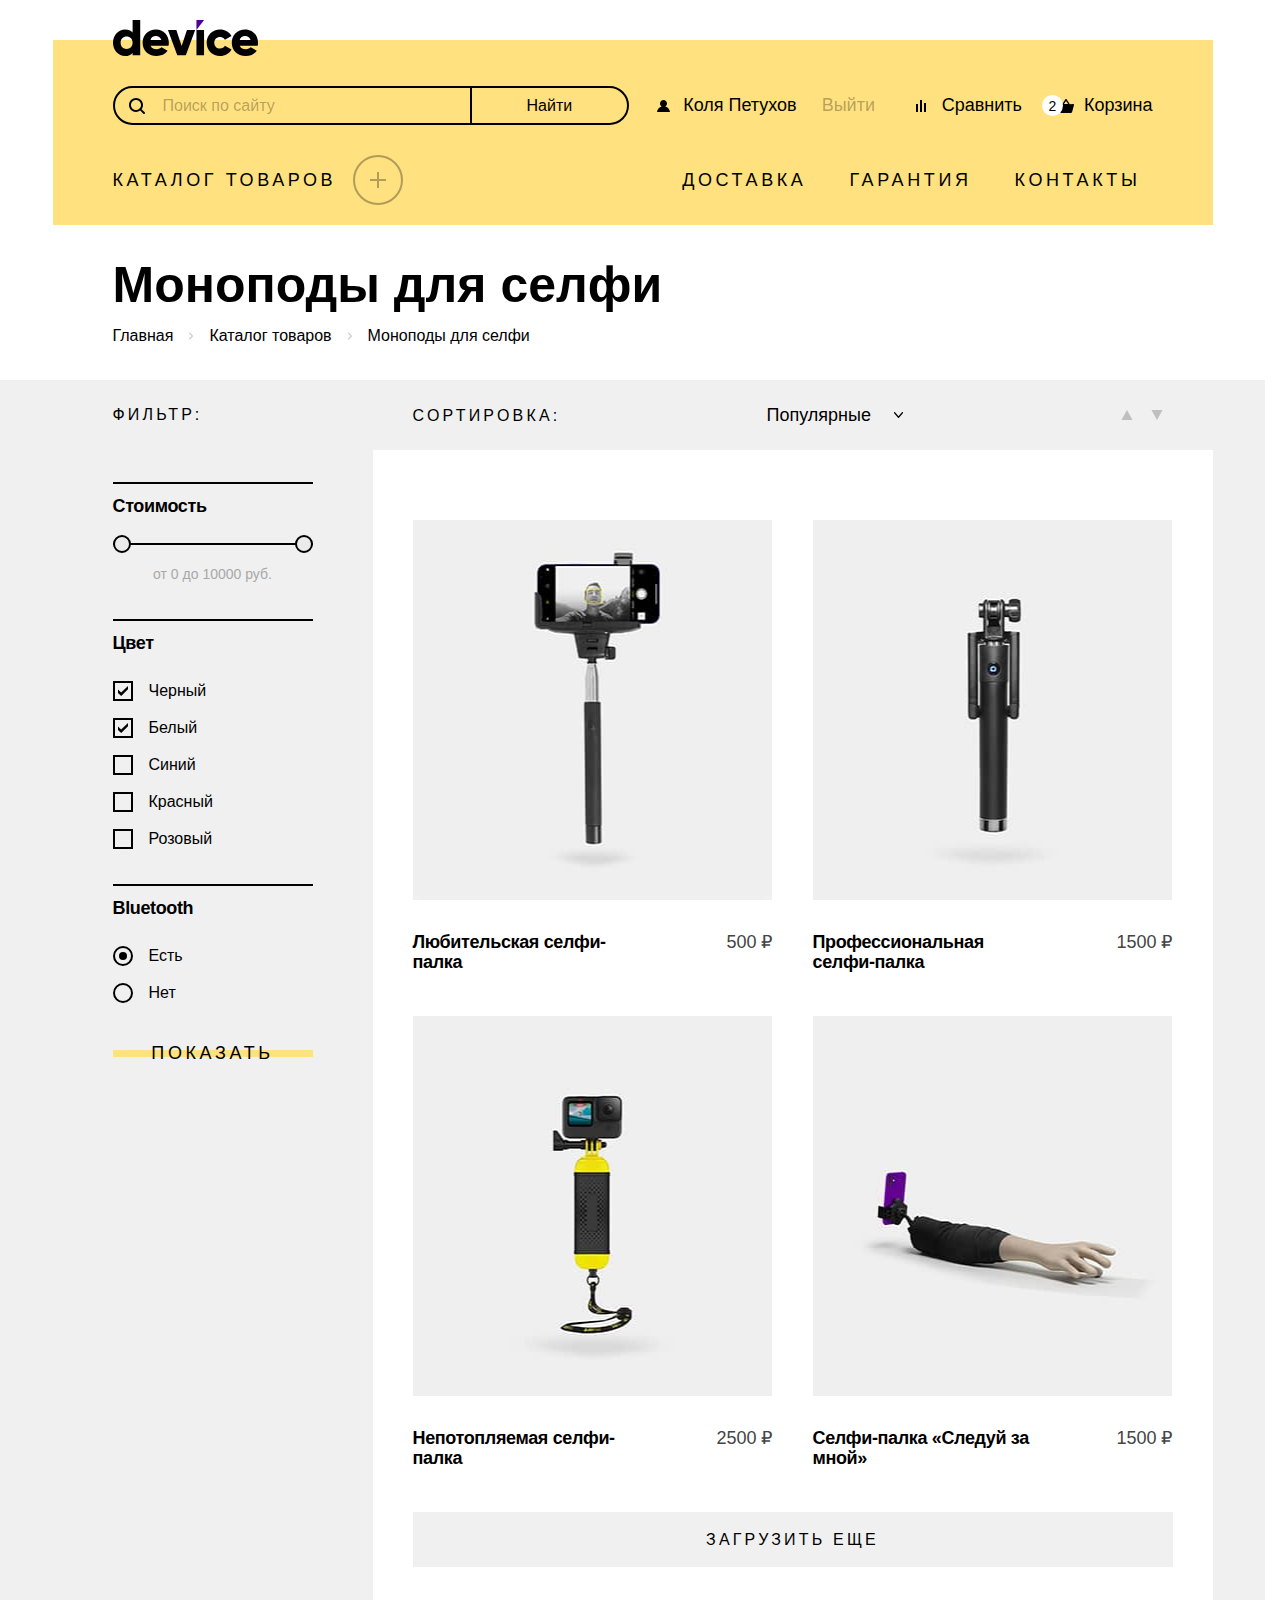
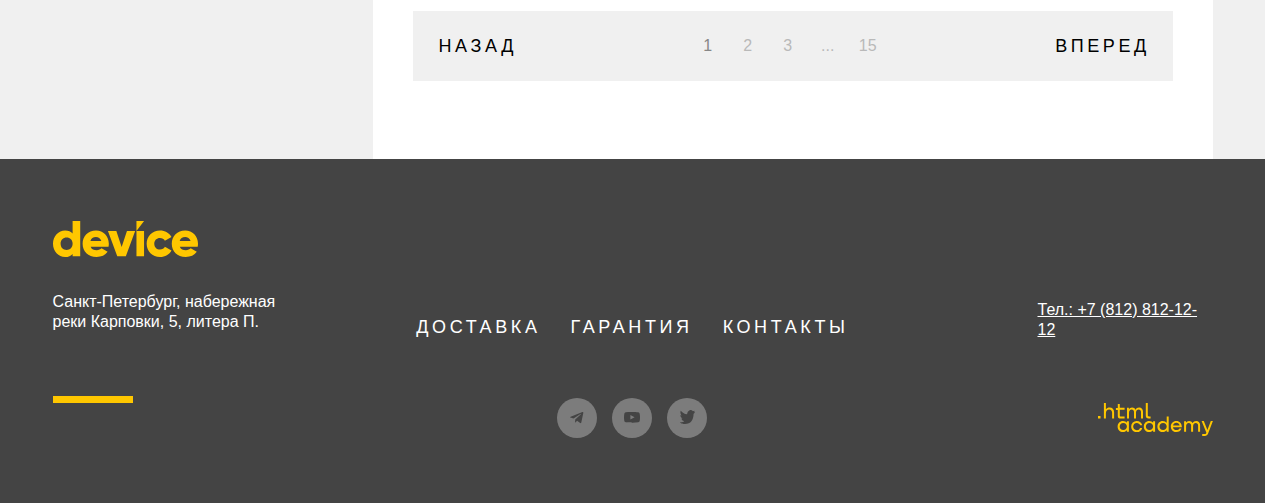
==== commit d2bf91c6: ""Оживляет" ползунки цен в каталоге" ====
--- a/catalog.html
+++ b/catalog.html
@@ -124,28 +124,18 @@
               <div class="production__wrapper-border">
                 <fieldset class="production__filter-group">
                   <legend class="production__filter-title">Стоимость</legend>
-                  <div class="production__range-scale">
-                    <div class="production__range-bar">
-                      <div class="production__range-wrapper production__range-wrapper_min" style="left: -9px;">
-                        <button class="production__range-toggle " type="button">
-                          <span class="visually-hidden">Выбрать минимальную стоимость</span>
-                        </button>
-                        <label class="production__range-text">
-                          <span class="production__range-price-text">от</span>
-                          <input class="production__range-price-input" type="text" name="price-min" value="0">
-                          <span class="production__range-price">0</span>
-                        </label>
-                      </div>
-                      <div class="production__range-wrapper production__range-wrapper_max" style="right: -9px;">
-                        <button class="production__range-toggle" type="button">
-                          <span class="visually-hidden">Выбрать максимальную стоимость</span>
-                        </button>
-                        <label class="production__range-text">
-                          <span class="production__range-price-text">до</span>
-                          <input class="production__range-price-input" type="text" name="price-max" value="5000">
-                          <span class="production__range-price">5000</span>
-                        </label>
-                      </div>
+                  <div class="double-range">
+                    <div class="double-range__wrapper">
+                      <div class="double-range__track" id="range-track"></div>
+                      <input class="double-range__input double-range__input_min" type="range" name="price-min" id="toggle-min" min="0" max="10000" step="100" value="0">
+                      <input class="double-range__input double-range__input_max" type="range" name="price-max" id="toggle-max" min="0" max="10000" step="100" value="10000">
+                    </div>
+                    <div class="double-range__values">
+                      <span>от</span>
+                      <span class="double-range__output_min" id="range-output-min">30</span>
+                      <span>до</span>
+                      <span class="double-range__output_max" id="range-output-max">100</span>
+                      <span>руб.</span>
                     </div>
                   </div>
                 </fieldset>
@@ -339,6 +329,7 @@
       </footer>
     </div>
     <script src="scripts/script.js"></script>
+    <script src="scripts/double-range.js"></script>
   </body>
 
 </html>
--- a/styles/styles.min.css
+++ b/styles/styles.min.css
@@ -1 +1 @@
-.modal__button-input:hover,.modal__close-button:hover,.phone-number:hover,.footer__logo-link:hover,.production__filter-input:hover+.production__filter-input-2::before,.products__link:hover,.slider__point:hover,.slider__button-control:hover,.nav-info__link:hover,.catalog__link:hover,.header__basket-close-button:hover,.header__basket-link:hover,.header__logo-link:hover,.user-nav-link:hover,.card__link:hover .card__img-inner:before,.card__link:hover .card__img,.card__link:hover .card__title,.card__link:hover .card__price,.button_load-more:hover{opacity:.6}.modal__button-input:active,.modal__input:disabled,.modal__close-button:active,.phone-number:active,.social-link:active::before,.footer__logo-link:active,.copyright__svg:active,.production__filter-input:disabled+.production__filter-input-2_checkbox,.production__filter-input:disabled~.production__filter-text,.production__filter-input:active+.production__filter-input-2::before,.subscribe__button:disabled,.subscribe__input:disabled,.delivery__link:active,.products__link:active,.slider__point:active,.slider__button-control:active,.nav-info__link:active,.catalog__link:active,.header__basket-close-button:active,.header__basket-link:active,.header__logo-link:active,.user-nav-link:active,.card__link:active .card__img-inner:before,.card__link:active .card__img,.card__link:active .card__title,.card__link:active .card__price,.button_load-more:active,.select:disabled,.header__search-button:disabled,.header__search-input:disabled+.header__search-form__icon,.header__search-input:disabled,.button:disabled{opacity:.3}.header__search-button:disabled,.header__search-input:disabled+.header__search-form__icon,.header__search-input:disabled,.button:disabled{pointer-events:none}.social-list,.production__list,.advantages__list,.products__list,.slider__pagination,.nav-info__list,.catalog__list,.header__basket-list,.pagination__list,.list{margin:0;padding:0;list-style:none}.phone-number,.delivery__link,.products__link,.nav-info__link,.catalog__link,.header__basket-link,.card__link,.breadcrumbs__link{color:#000;text-decoration:none}@font-face{font-style:normal;font-weight:400;font-family:"Rubik";font-display:swap;src:url("../fonts/rubik/rubik-400.woff2") format("woff2")}@font-face{font-style:normal;font-weight:700;font-family:"Rubik";font-display:swap;src:url("../fonts/rubik/rubik-700.woff2") format("woff2")}@font-face{font-style:normal;font-weight:800;font-family:"Raleway";font-display:swap;src:url("../fonts/raleway/raleway-800.woff2") format("woff2")}*,*::before,*::after{box-sizing:border-box}*:focus{outline:2px solid #af4fff}*:focus:not(:focus-visible){outline:none}*:focus-visible{outline:2px solid #af4fff}html{scrollbar-gutter:stable}body{min-width:1160px;height:100vh;margin:0;font-style:normal;font-weight:400;font-size:18px;line-height:30px;font-family:"Rubik",sans-serif}.visually-hidden{position:absolute;width:0;height:0;margin:-1px;padding:0;overflow:hidden;white-space:nowrap;border:0;clip:rect(0 0 0 0);-webkit-clip-path:inset(100%);clip-path:inset(100%)}.grid-container{display:grid;min-height:100%;margin:0 auto;padding-top:40px;-webkit-column-gap:40px;-moz-column-gap:40px;column-gap:40px;grid-template-columns:repeat(6, 1fr);grid-template-rows:-webkit-min-content 1fr -webkit-min-content;grid-template-rows:min-content 1fr min-content}.main{grid-column:1/-1}.heading,.paragraph{margin:0;margin-bottom:20px}.heading{font-family:"Raleway",sans-serif}.paragraph{color:#444}.field{font-size:inherit;font-family:inherit;color:#444;border:0}.select{position:relative;padding:0 32px 0 10px;font-size:inherit;line-height:30px;font-family:inherit;background-image:url("../images/icons/arrow-bottom.svg");background-repeat:no-repeat;background-position:center right 12px;cursor:pointer;-webkit-appearance:none;-moz-appearance:none}.select:disabled{pointer-events:none}.button{position:relative;display:flex;justify-content:center;align-items:center;padding:10px;font-size:inherit;font-family:"Raleway",sans-serif;text-align:center;color:#000;text-transform:uppercase;text-decoration:none;background-color:rgba(0,0,0,0);border:none;cursor:pointer}.button:focus{z-index:1}.button_yellow{z-index:1;width:-webkit-max-content;width:-moz-max-content;width:max-content;padding:5px 15px;letter-spacing:.2em}.button_yellow::before{content:"";position:absolute;z-index:-1;width:100%;height:22%;background-color:#ffe17f;transition:height .2s}.button_yellow:hover::before{height:100%}.button_yellow:active::before{background-color:#fc3}.button_load-more{width:calc(100% - 80px);margin:0 auto;padding-top:18px;padding-bottom:18px;font-size:16px;line-height:19px;letter-spacing:.2em;background-color:#f0f0f0}.product-parameters{display:flex;flex-wrap:wrap}.product-parameters__list{display:flex;flex-direction:column;margin:0;margin-right:20px;margin-bottom:26px}.product-parameters__title{font-size:16px}.product-parameters__description{order:-1;margin:0;margin-bottom:12px;font-size:36px}.list{margin-bottom:30px;margin-left:20px;line-height:20px}.list__item{position:relative;margin-bottom:19px;padding-left:34px}.list__item::before{content:"";position:absolute;top:0;bottom:0;left:0;width:8px;height:8px;margin:auto;background-color:#000;border-radius:50%}.tooltip{position:relative}.tooltip__button{width:26px;height:26px;background-color:#ffe17f;background-image:url("../images/icons/tooltip-icon.svg");background-repeat:no-repeat;background-position:center;border-radius:50%}.tooltip__button:hover+.tooltip__text,.tooltip__button:focus+.tooltip__text{display:block}.tooltip__text{position:absolute;top:100%;right:-35px;z-index:1;display:none;width:-webkit-max-content;width:-moz-max-content;width:max-content;max-width:200px;margin-top:10px;padding:19px;font-weight:400;font-size:16px;line-height:20px;color:#fff;background-color:#000}.tooltip__text::before{content:"";position:absolute;right:40px;bottom:100%;width:14px;height:6px;background-image:url("../images/icons/tooltip-arrow.svg");background-repeat:no-repeat}.breadcrumbs{display:flex;flex-wrap:wrap;align-items:center}.breadcrumbs__link{position:relative;font-size:16px;line-height:20px}.breadcrumbs__link:last-child{pointer-events:none}.breadcrumbs__link:not(:last-child){margin-right:36px}.breadcrumbs__link:not(:last-child)::after{content:"";position:absolute;top:50%;right:-20px;width:4px;height:8px;background-image:url("../images/icons/arrow-right.svg");background-repeat:no-repeat;-webkit-transform:translateY(-50%);transform:translateY(-50%);opacity:.2;pointer-events:none}.breadcrumbs__link:hover{color:#666}.breadcrumbs__link:active{color:#b3b3b3}.card{display:grid;margin-bottom:44px;-webkit-column-gap:40px;-moz-column-gap:40px;column-gap:40px;grid-template-columns:repeat(2, 1fr);row-gap:44px}.card__link{display:grid;grid-template-columns:2fr .8fr;row-gap:32px}.card__link:hover .card__img{-webkit-transform:scale(1.1);transform:scale(1.1)}.card__link:hover .card__more{opacity:1}.card__img-inner{position:relative;overflow:hidden;background-color:#f0f0f0;grid-column:1/-1}.card__img-inner:before{content:"";position:absolute;top:27px;right:27px;z-index:1;display:none;width:60px;height:60px;background-image:url("../images/icons/new.svg");background-repeat:no-repeat;opacity:1;transition:opacity .2s}.card__img-inner_new::before{display:block}.card__img{display:block;width:100%;height:auto;transition:opacity .2s,-webkit-transform .2s;transition:opacity .2s,transform .2s;transition:opacity .2s,transform .2s,-webkit-transform .2s;-o-object-fit:contain;object-fit:contain}.card__more{position:absolute;top:0;right:0;bottom:0;left:0;width:100%;max-width:210px;height:-webkit-min-content;height:-moz-min-content;height:min-content;margin:auto;opacity:0;transition:opacity .2s;pointer-events:none}.card__title{margin-bottom:0;padding-right:20px;font-size:18px;line-height:20px;letter-spacing:-0.02em;transition:opacity .2s;grid-column-start:1}.card__price{line-height:21px;color:#444;transition:opacity .2s;grid-column-end:-1;justify-self:right}.pagination{display:flex;align-items:center;width:calc(100% - 80px);margin:0 auto;background-color:#f0f0f0}.pagination_margin-bottom{margin-bottom:78px}.pagination__list{display:flex;flex-wrap:wrap;justify-content:center;align-items:center}.pagination__item{font-weight:400;font-size:16px;line-height:20px;font-family:"Rubik",sans-serif}.pagination__link{min-width:40px;min-height:40px;padding:10px 11px;font-family:inherit;color:#b9b9b9}.pagination__link:hover{color:#444}.pagination__link:active{color:#c7c7c7}.pagination__link_prev,.pagination__link_next{max-width:140px;margin:0 auto;padding:26px;line-height:18px;font-family:"Raleway",sans-serif;color:#000;letter-spacing:.2em}.pagination__link_prev:hover,.pagination__link_next:hover{background-color:#dcdcdc}.pagination__link_prev:active,.pagination__link_next:active{color:#9a9a9a}.pagination__link_prev{margin-left:0}.pagination__link_next{margin-right:0}.pagination__link_current{color:#878787 !important;pointer-events:none}.pagination__link_divider{pointer-events:none}.user-nav-link{position:relative;display:inline-block;padding:8px 0 8px 26px;line-height:21px;color:#000;text-decoration:none}.user-nav-link::before{content:"";position:absolute;top:0;bottom:0;left:0;margin:auto;background-repeat:no-repeat}.user-signin-link::before{width:13px;height:12px;background-image:url("../images/icons/user.svg")}.user-signout-link{padding-left:0;margin-left:25px;color:rgba(0,0,0,.3)}.user-compare-link::before{width:10px;height:12px;background-image:url("../images/icons/compare.svg")}.user-basket-link::before{width:16px;height:14px;background-image:url("../images/icons/basket.svg")}.header{position:relative;display:grid;width:1160px;margin:0 auto;padding:46px 60px 20px 60px;-webkit-column-gap:26px;-moz-column-gap:26px;column-gap:26px;background-color:#ffe17f;grid-column:1/-1;grid-template-columns:1.047fr 1fr;row-gap:30px}.header__logo-link{position:absolute;top:-20px;left:60px}.header__search-form{display:flex;flex-shrink:0;max-width:519px;overflow:hidden;align-self:start;grid-column:1}.header__search-title{position:relative}.header__search-input{width:359px;height:100%;padding:9px 10px 8px 48px;font-size:16px;line-height:21px;background-color:rgba(0,0,0,0);border:2px solid #000;border-radius:50px 0 0 50px}.header__search-input:focus{z-index:1;border:2px solid #af4fff;outline:none}.header__search-input::-webkit-input-placeholder{color:rgba(0,0,0,.3)}.header__search-input::-moz-placeholder{color:rgba(0,0,0,.3)}.header__search-input:-ms-input-placeholder{color:rgba(0,0,0,.3)}.header__search-input::-ms-input-placeholder{color:rgba(0,0,0,.3)}.header__search-input::placeholder{color:rgba(0,0,0,.3)}.header__search-icon{position:absolute;top:0;bottom:0;left:16px;width:16px;height:16px;margin:auto;background-image:url("../images/icons/search.svg");background-repeat:no-repeat;pointer-events:none}.header__search-button{position:relative;left:-2px;width:160px;padding:7px 10px;font-size:16px;line-height:21px;font-family:inherit;text-transform:none;border:2px solid #000;border-radius:0 50px 50px 0}.header__search-button:hover{color:#fff;background-color:#000}.header__search-button:focus{border:2px solid #af4fff;outline:none}.header__search-button:active{color:rgba(255,255,255,.3)}.header__search-button:disabled{color:#000;background-color:rgba(0,0,0,0)}.header__user-navigation{display:flex;flex-wrap:wrap;justify-content:flex-end;align-content:center;width:100%;grid-column-end:-1}.header__product-item:not(:first-child){margin-left:36px}.header__user-item+.header__product-item{margin-left:auto}.header__product-item{position:relative}.header__basket-count{position:absolute;top:0;bottom:0;left:-16px;width:21px;height:21px;margin:auto;padding:3px 0;overflow:hidden;font-size:14px;line-height:17px;text-align:center;background-color:#fff;border-radius:50%}.header__basket-container{position:absolute;top:100%;left:0;z-index:2;display:none;width:320px;margin-top:10px;padding:20px;background-color:#000;-webkit-transform:translate(-50%);transform:translate(-50%)}.header__basket-container::before{content:"";position:absolute;bottom:100%;left:50%;width:14px;height:6px;background-image:url("../images/icons/popover-arrow.svg");background-repeat:no-repeat;-webkit-transform:translate(-50%);transform:translate(-50%)}.header_basket-open{display:block}.header__basket-item{display:flex;justify-content:space-between;margin-bottom:40px}.header__basket-link{display:flex}.header__basket-thumb{margin-right:23px;-o-object-fit:cover;object-fit:cover}.header__basket-title{margin:0;margin-right:40px;font-weight:400;font-size:16px;line-height:20px;color:#fff}.header__basket-close-button{position:relative;top:0;right:0;flex-shrink:0;width:10px;height:10px;padding:0;background-color:rgba(0,0,0,0);background-image:url("../images/icons/basket-close-button.svg");background-repeat:no-repeat;border:0;cursor:pointer}.header__basket-info{display:flex;justify-content:space-between;margin-bottom:40px;font-size:16px;line-height:20px;color:#fff}.header__basket-open-button{padding:16px 10px 13px 10px;font-weight:800;font-size:18px;line-height:21px;background-color:#fff}.header__basket-open-button:hover{background-color:#ffe17f}.header__basket-open-button:active{color:rgba(0,0,0,.3)}.header__catalog{grid-column:1}.header__info-navigation{grid-column-end:-1}.catalog{z-index:1;display:flex;align-items:center;justify-self:start}.catalog__link-menu{padding:0;font-size:18px;line-height:21px;letter-spacing:.2em}.catalog__button{z-index:1;margin-left:17px;padding:0}.catalog__button::after{content:"";flex-shrink:0;width:50px;height:50px;background-image:url("../images/icons/catalog-plus.svg");background-repeat:no-repeat;background-position:center;border:2px solid #000;border-radius:50%;opacity:.3}.catalog__button:hover::after{opacity:1}.catalog_minus::after{background-image:url("../images/icons/catalog-minus.svg")}.catalog__list{position:absolute;top:100%;left:0;display:none;flex-direction:column;flex-wrap:wrap;align-content:flex-start;width:100%;max-height:170px;padding:15px 60px 38px 60px;font-size:16px;line-height:18px;background-color:#ffe17f}.catalog_open{display:flex}.catalog__item{width:100%;max-width:252px}.catalog__link{display:inline-block;margin-right:40px;margin-bottom:18px}.nav-info__list{display:flex;flex-wrap:wrap;align-content:center;height:100%;padding-left:25px}.nav-info__item:not(:last-child){margin-right:43px}.nav-info__link{position:relative;z-index:1;display:inline-block;padding:10px 0;line-height:21px;font-family:"Raleway",sans-serif;text-transform:uppercase;letter-spacing:.2em}.slider{width:100%;width:1160px;margin:0 auto;margin-bottom:41px}.slider_opacity{opacity:1;transition:opacity .2s}.slider__count{position:relative;margin-top:-15px;padding-right:48px;text-align:right;background-color:#ffe17f}.slider__count-number{position:relative;bottom:-18px;font-weight:700;font-size:180px;line-height:.71;color:#fff}.slider__inner{position:relative;top:-28px;display:grid;min-height:440px;-webkit-column-gap:40px;-moz-column-gap:40px;column-gap:40px;grid-template-columns:1fr 1fr;grid-template-rows:1fr repeat(5, -webkit-min-content);grid-template-rows:1fr repeat(5, min-content)}.slider__link_img{display:block}.slider__images{position:relative;top:-25px;align-self:center;grid-column:1;grid-row:1/span 4}.slider__image{width:100%;height:100%;max-height:425px;vertical-align:middle;-o-object-fit:contain;object-fit:contain}.slider__button-control{position:absolute;top:50%;width:20px;height:60px;background-image:url("../images/icons/slider-arrow.svg");background-repeat:no-repeat;-webkit-transform:translateY(-50%);transform:translateY(-50%)}.slider__button-control_prev{left:0}.slider__button-control_next{right:0;-webkit-transform:translateY(-50%) scale(-1, 1);transform:translateY(-50%) scale(-1, 1)}.slider__title{margin-bottom:29px;font-size:50px;line-height:50px;font-family:"Raleway",sans-serif;grid-column-end:-1}.slider__description{margin-bottom:50px;grid-column-end:-1}.slider__button{width:100%;max-width:220px;margin-bottom:50px;grid-column-end:-1;justify-self:start}.slider__parameters{grid-column-end:-1;justify-self:start}.slider__pagination{display:flex;flex-wrap:wrap;grid-column:1/-1;justify-self:center}.slider__pagination-item:not(:last-child){margin-right:20px}.slider__point{width:12px;height:12px;padding:0;border:2px solid #000;border-radius:50%;transition:background-color .4s}.slider_current-point{background-color:#000;pointer-events:none}.products{width:100%;max-width:1160px;margin:0 auto;margin-bottom:81px}.products__list{display:grid;gap:40px;grid-template-columns:repeat(6, 160px)}.products__link{display:inline-block}.products__logo{display:inline-block;width:160px;height:160px;margin-bottom:24px;background-color:#ffe17f;background-repeat:no-repeat;background-position:center}.products_virtual-reality{background-image:url("../images/products/icons/virtual-reality.svg")}.products_monopods{background-image:url("../images/products/icons/monopods.svg");background-position-y:bottom}.products_action-cameras{background-image:url("../images/products/icons/action-cameras.svg")}.products_fitness-bracelets{background-image:url("../images/products/icons/fitness-bracelets.svg")}.products_smart-watches{background-image:url("../images/products/icons/smart-watches.svg")}.products_quadrocopters{background-image:url("../images/products/icons/quadrocopters.svg")}.products__text{font-weight:800;font-size:18px;line-height:24px;font-family:"Raleway",sans-serif;letter-spacing:-0.02em}.advantages{position:relative;margin-bottom:41px}.advantages__background{position:absolute;width:100%;min-height:290px;background-color:#f0f0f0}.advantages__wrapper{position:relative;top:-101px;display:grid;width:1160px;min-height:320px;margin:0 auto;grid-template-columns:280px 1fr}.advantages__wrapper::before{content:"";position:absolute;width:7px;height:100%;background-color:#000;grid-column-start:2}.advantages__list{align-self:center;grid-column-start:1}.advantages__item{display:inline-block;width:100%}.advantages__item:not(:last-child){margin-bottom:35px}.advantages__button{width:100%;max-width:160px;padding:0;overflow:hidden;transition:max-width .2s}.advantages__button::before{transition:height .2s,opacity .2s .2s}.advantages__button-text{flex-shrink:0;width:160px;padding:10px 10px 10px 14px}.advantages_current{justify-content:flex-start;max-width:100%;padding:0;color:#ffe17f;background-color:#000}.advantages_current::before{visibility:hidden;opacity:0}.advantages_current:active::before{background:none}.advantages__inner{align-self:center;padding-left:14%;transition:opacity .2s;grid-column-end:-1}.advantages__description{position:relative;max-width:475px}.advantages__description::after{content:"";position:absolute;top:3px;left:100%;margin-left:17.5%;background-repeat:no-repeat}.advantages_delivery::after{width:136px;height:165px;background-image:url("../images/icons/advantages/advantages-delivery.svg")}.advantages_warranty::after{width:171px;height:195px;background-image:url("../images/icons/advantages/advantages-warranty.svg")}.advantages_credit::after{width:156px;height:189px;background-image:url("../images/icons/advantages/advantages-credit.svg")}.advantages__title{margin:0;margin-bottom:34px;font-size:50px;line-height:50px;font-family:"Raleway",sans-serif}.advantages__text{margin:0}.delivery{width:1160px;margin:0 auto 70px}.delivery__link{position:relative;display:inline-block;width:100%;padding:41px 137px 36px 142px;font-size:20px;line-height:23px;font-family:"Raleway",sans-serif;text-align:center;text-transform:uppercase;letter-spacing:.2em;background-color:#f0f0f0}.delivery__link::before{content:"";position:absolute;top:0;left:0;width:125px;height:100%;background-color:#ffe17f;background-image:url("../images/icons/delivery.svg");background-repeat:no-repeat;background-position:center}.delivery__link::after{content:"";position:absolute;top:0;right:43px;bottom:0;width:40px;height:40px;margin:auto;background-color:#e6e6e6;background-image:url("../images/icons/info.svg");background-repeat:no-repeat;background-position:center;background-blend-mode:overlay;border-radius:50%}.delivery__link:hover::before{background-color:#ffc700}.delivery__link:hover::after{background-blend-mode:normal}.about{display:grid;width:1160px;margin:0 auto;margin-bottom:70px;-webkit-column-gap:97px;-moz-column-gap:97px;column-gap:97px;grid-template-columns:1fr 1fr}.about__wrapper{position:relative;padding-top:47px}.about__wrapper::before{content:"";position:absolute;top:0;left:0;width:84px;height:7px;background-color:#000}.about__title-h2{margin-bottom:48px;font-size:50px;line-height:50px;font-family:"Raleway",sans-serif}.about__title-h3{margin-bottom:15px;font-weight:700;font-size:24px;color:#444}.about__text{margin-bottom:30px;color:#444}.about__list{margin-left:3.5px;font-weight:700;letter-spacing:-0.02em}.about__item::before{background-color:#ffc700}.about__button{width:100%;max-width:270px}.about_button{max-width:260px}.subscribe{background-color:#f0f0f0}.subscribe__wrapper{display:grid;width:1160px;margin:0 auto;padding:64px 0 56px 0;-webkit-column-gap:4.6%;-moz-column-gap:4.6%;column-gap:4.6%;grid-template-columns:1fr 1fr;row-gap:124px}.subscribe__title-h2{max-width:348px;padding-left:8px;font-size:50px;line-height:50px;grid-column-start:1}.subscribe__text{padding-top:10px;grid-column-end:-1}.subscribe__form{position:relative;display:flex;max-width:810px;grid-column:1/-1;grid-row-start:2}.subscribe__error-text{position:absolute;top:100%;display:none;font-size:14px;line-height:20px;color:#ff3d3d}.subscribe_error-open{display:block}.subscribe__label{position:relative;z-index:1;flex-grow:1}.subscribe__input{width:100%;height:100%;padding:11px 16px 14px 16px;font-size:inherit;border-bottom:3px solid #c4c4c4}.subscribe__input:focus{z-index:1;background-color:#dcdcdc;outline:2px solid #af4fff}.subscribe_error{border-bottom:3px solid #ff3d3d}.subscribe__button{width:253px;padding:15px 10px 15px 15px;line-height:21px;letter-spacing:.2em;border:3px solid #c4c4c4}.subscribe__button:hover,.subscribe__button:active{color:#fff;background-color:#000;border-color:#000}.subscribe__button:active{color:rgba(255,255,255,.3)}.subscribe__button:disabled{pointer-events:none}.subscribe__free{position:relative;align-self:center;max-width:250px;margin-left:20px;padding-left:32px;color:#444;grid-column-end:-1;grid-row-start:2;justify-self:end}.subscribe__free::before{content:"";position:absolute;top:0;bottom:0;left:0;width:15px;height:14px;margin:auto;background-image:url("../images/icons/status-success.svg");background-repeat:no-repeat}.production{background-color:#f0f0f0}.production__heading{width:1160px;margin:0 auto;padding:35px 21px 34px 60px}.production__wrapper{display:grid;width:1160px;margin:0 auto;grid-template-columns:320px 1fr}.production__title{margin-bottom:16px;padding:0;font-size:50px;line-height:50px}.production__range-scale{position:relative;width:100%;height:2px;margin:0 auto 30px;border-bottom:2px solid #dcdcdc;grid-column:1/-1}.production__range-bar{position:absolute;left:0;width:119px;height:2px;border-bottom:2px solid #000}.production__range-wrapper{position:absolute;top:-8px;display:flex}.production__range-toggle{width:18px;height:18px;padding:0;background-color:#ebebeb;border:2px solid #000;border-radius:50%;cursor:pointer}.production__range-price-text{margin-right:5px}.production__range-price-input{display:none}.production__range-text{position:absolute;top:100%;left:50%;display:flex;margin-top:5px;font-size:14px;line-height:20px;color:#a8a8a8;-webkit-transform:translateX(-50%);transform:translateX(-50%)}.production__filter{padding:25px 60px;grid-column-start:1}.production__filter-heading{margin-bottom:58px;font-size:16px;line-height:19px;font-family:"Raleway",sans-serif;text-transform:uppercase;letter-spacing:.2em}.production__filter-inner{display:flex}.production__filter-inner:not(:last-child){margin-bottom:17px}.production__wrapper-border{margin-bottom:35px;border-top:2px solid #000}.production__filter-group{margin:0;padding:0;border:0}.production__filter-title{margin-bottom:23px;padding:0;padding-top:7px;font-weight:700;color:#000;letter-spacing:-0.02em}.production__filter-input:focus+.production__filter-input-2{outline:2px solid #af4fff}.production__filter-input:hover+.production__filter-input-2{border-color:rgba(0,0,0,.6)}.production__filter-input:active+.production__filter-input-2{border-color:rgba(0,0,0,.3)}.production__filter-input:hover~.production__filter-text{color:rgba(0,0,0,.6)}.production__filter-input:active~.production__filter-text{color:rgba(0,0,0,.3)}.production__filter-input:disabled+.production__filter-input-2_checkbox,.production__filter-input:disabled~.production__filter-text{color:inherit;border-color:inherit;pointer-events:none}.production__filter-input_checkbox:checked+.production__filter-input-2_checkbox::before{display:block}.production__filter-input_radio:checked+.production__filter-input-2_radio::before{display:block}.production__filter-input-2{position:relative;flex-shrink:0;width:20px;height:20px;margin-right:16px;border:2px solid #000}.production__filter-input-2::before{content:"";position:absolute;top:0;right:0;bottom:0;left:0;display:none;margin:auto;background-repeat:no-repeat}.production__filter-input-2_checkbox:before{width:10px;height:10px;background-image:url("../images/icons/input-checkbox.svg")}.production__filter-input-2_radio{border-radius:50%}.production__filter-input-2_radio:before{width:8px;height:8px;background-image:url("../images/icons/input-radio.svg")}.production__filter-text{font-size:16px;line-height:20px}.production__filter-button{width:100%}.production__inner{background-color:#fff;grid-column-end:-1}.production__controls{display:flex;align-items:center;padding:20px 40px;background-color:#f0f0f0}.production__title-select{max-width:400px;font-size:16px;line-height:19px;font-family:"Raleway",sans-serif;text-transform:uppercase;letter-spacing:.2em}.production__select{width:160px;margin:0 auto;background-color:rgba(0,0,0,0);border:0}.production__direction{display:flex;flex-shrink:0}.production__button{position:relative;display:inline;width:30px;height:30px;padding:0}.production__button:before{content:"";position:absolute;top:0;right:0;bottom:0;left:0;margin:auto;background-image:url("../images/icons/arrow-top.svg");background-repeat:no-repeat;background-position:center;opacity:.2}.production__button_arrow-down:before{-webkit-transform:scale(1, -1);transform:scale(1, -1)}.production__button:hover:before{opacity:.5}.production__button:active:before{opacity:1}.production__list{padding:70px 40px 0 40px;grid-column-end:-1}.production__load-more{margin-bottom:44px}.copyright__svg{vertical-align:middle;fill:#000}.copyright__svg:hover{fill:#fff}.footer{padding:62px 3% 55px 3%;background-color:#444;grid-column:1/-1;grid-row-end:-1}.footer__inner{display:grid;width:100%;max-width:1160px;margin:0 auto;grid-template-columns:239px 1fr minmax(300px, 444px) 1.54fr 175px}.footer__contacts{position:relative;margin-bottom:32px}.footer__contacts::after{content:"";position:absolute;width:80px;height:7px;background-color:#ffc700}.footer__logo-link{display:inline-block;margin-bottom:26px}.footer__address{margin-bottom:64px;font-style:normal;font-size:16px;line-height:20px;color:#fff}.footer__info-wrapper{align-self:end;grid-column-start:3}.footer__info-navigation{margin-bottom:50px}.footer_nav-info_list{justify-content:center;padding-left:0}.footer_nav-info_margin:not(:last-child){margin-right:30px}.footer_nav-info_link{color:#fff}.footer__phone-wrapper{display:flex;flex-direction:column;margin-top:79px;grid-column-end:-1}.footer__phone{margin-bottom:63px;color:#fff}.footer__copyright{align-self:flex-end;margin-bottom:12px}.footer_copyright-svg{fill:#ffc700}.social-list{display:flex;flex-wrap:wrap;justify-content:center;line-height:12px}.social-item{margin-bottom:10px}.social-item:not(:last-child){margin-right:15px}.social-link{position:relative;display:inline-block;width:40px;height:40px;background-color:rgba(255,255,255,.3);border-radius:50%}.social-link::before{content:"";position:absolute;top:0;right:0;bottom:0;left:0;margin:auto;background-repeat:no-repeat}.social-link:hover{background-color:#ffc700}.social-link_telegram::before{width:14px;height:12px;background-image:url("../images/icons/social-telegram.svg")}.social-link_youtube::before{width:16px;height:11px;background-image:url("../images/icons/social-youtube.svg")}.social-link_twitter::before{width:15px;height:15px;background-image:url("../images/icons/social-twitter.svg")}.phone-number{display:inline-block;font-size:16px;line-height:20px;text-decoration:underline}.modal{width:100%;max-width:920px;padding:0;border:none}.modal__wrapper{display:grid;padding:63px 70px;border:10px solid #000;box-shadow:0 10px 0 rgba(0,0,0,.1);grid-template-columns:1fr auto;row-gap:37px}.modal::-webkit-backdrop{background-color:rgba(240,240,240,.9)}.modal::backdrop{background-color:rgba(240,240,240,.9)}.modal__wrapper-tooltip{grid-column:4}.modal__inner-tooltip{position:relative;margin-bottom:7px}.modal__title{margin:0;padding-right:10px;font-size:50px;line-height:1;grid-column-start:1}.modal__close-button{box-sizing:content-box;width:26px;height:26px;margin-top:10px;padding:2px;background-image:url("../images/icons/close-modal.svg");background-repeat:no-repeat;background-position:center;grid-column-end:-1}.modal__form{display:grid;-webkit-column-gap:42px;-moz-column-gap:42px;column-gap:42px;grid-column:1/-1;grid-template-columns:repeat(2, 1fr) .85fr 180px;row-gap:38px}.modal__input-title{position:relative;display:flex;flex-direction:column;align-self:flex-start}.modal__input-title_margin{margin-bottom:20px}.modal__input-title_name{grid-column:1/span 2}.modal__input-title_email{grid-column:3/-1}.modal__input-title_comment{grid-column:1/span 3}.modal__input-title_error{color:#ff3d3d}.modal__input-title_error .modal__input{outline:2px solid #ff3d3d}.modal__input-title_error .modal__info_error-text{display:block}.modal__input-title_display{display:inline}.modal__inner-input{display:grid;grid-template-columns:repeat(3, 60px)}.modal__inner-input::after{content:"";position:absolute;top:0;right:21px;bottom:0;margin:auto;background-repeat:no-repeat;background-position:center;pointer-events:none}.modal__inner-input_name::after{width:13px;height:12px;background-image:url("../images/icons/input-name.svg")}.modal__inner-input_email::after{width:15px;height:12px;background-image:url("../images/icons/input-email.svg")}.modal__input-text{position:relative;margin-bottom:7px;font-weight:700;color:#000;letter-spacing:-0.02em}.modal__input{width:100%;padding:20px 50px 20px 20px;color:#000;background-color:#f0f0f0}.modal__input_number{padding-right:60px;padding-left:60px;text-align:center;-moz-appearance:textfield;grid-column:1/-1;grid-row-start:1}.modal__input_number::-webkit-outer-spin-button,.modal__input_number::-webkit-inner-spin-button{-webkit-appearance:none}.modal__input:hover,.modal__input:focus{background-color:#dcdcdc}.modal__input:focus{outline:2px solid #af4fff}.modal__input::-webkit-input-placeholder{color:rgba(0,0,0,.3)}.modal__input::-moz-placeholder{color:rgba(0,0,0,.3)}.modal__input:-ms-input-placeholder{color:rgba(0,0,0,.3)}.modal__input::-ms-input-placeholder{color:rgba(0,0,0,.3)}.modal__input::placeholder{color:rgba(0,0,0,.3)}.modal__info{position:absolute;top:100%;left:0;display:none;font-size:14px}.modal__info_show{display:block}.modal__button-submit{padding:10px 30px;grid-column:1/-1}.modal__tooltip{position:absolute;margin-top:2px;margin-left:10px}.modal__button-input{background-repeat:no-repeat;background-position:center;grid-row-start:1}.modal__button-input:hover~.field{background-color:#dcdcdc}.modal__button-input_minus{background-image:url("../images/icons/input-minus.svg");grid-column-start:1}.modal__button-input_plus{background-image:url("../images/icons/input-plus.svg");grid-column-start:3}+.modal__button-input:hover,.modal__close-button:hover,.phone-number:hover,.footer__logo-link:hover,.production__filter-input:hover+.production__filter-input-2::before,.products__link:hover,.slider__point:hover,.slider__button-control:hover,.nav-info__link:hover,.catalog__link:hover,.header__basket-close-button:hover,.header__basket-link:hover,.header__logo-link:hover,.user-nav-link:hover,.card__link:hover .card__img-inner:before,.card__link:hover .card__img,.card__link:hover .card__title,.card__link:hover .card__price,.button_load-more:hover{opacity:.6}.modal__button-input:active,.modal__input:disabled,.modal__close-button:active,.phone-number:active,.social-link:active::before,.footer__logo-link:active,.copyright__svg:active,.production__filter-input:disabled+.production__filter-input-2_checkbox,.production__filter-input:disabled~.production__filter-text,.production__filter-input:active+.production__filter-input-2::before,.subscribe__button:disabled,.subscribe__input:disabled,.delivery__link:active,.products__link:active,.slider__point:active,.slider__button-control:active,.nav-info__link:active,.catalog__link:active,.header__basket-close-button:active,.header__basket-link:active,.header__logo-link:active,.user-nav-link:active,.card__link:active .card__img-inner:before,.card__link:active .card__img,.card__link:active .card__title,.card__link:active .card__price,.button_load-more:active,.select:disabled,.header__search-button:disabled,.header__search-input:disabled+.header__search-form__icon,.header__search-input:disabled,.button:disabled{opacity:.3}.header__search-button:disabled,.header__search-input:disabled+.header__search-form__icon,.header__search-input:disabled,.button:disabled{pointer-events:none}.social-list,.production__list,.advantages__list,.products__list,.slider__pagination,.nav-info__list,.catalog__list,.header__basket-list,.pagination__list,.list{margin:0;padding:0;list-style:none}.phone-number,.delivery__link,.products__link,.nav-info__link,.catalog__link,.header__basket-link,.card__link,.breadcrumbs__link{color:#000;text-decoration:none}@font-face{font-style:normal;font-weight:400;font-family:"Rubik";font-display:swap;src:url("../fonts/rubik/rubik-400.woff2") format("woff2")}@font-face{font-style:normal;font-weight:700;font-family:"Rubik";font-display:swap;src:url("../fonts/rubik/rubik-700.woff2") format("woff2")}@font-face{font-style:normal;font-weight:800;font-family:"Raleway";font-display:swap;src:url("../fonts/raleway/raleway-800.woff2") format("woff2")}*,*::before,*::after{box-sizing:border-box}*:focus{outline:2px solid #af4fff}*:focus:not(:focus-visible){outline:none}*:focus-visible{outline:2px solid #af4fff}html{scrollbar-gutter:stable}body{min-width:1160px;height:100vh;margin:0;font-style:normal;font-weight:400;font-size:18px;line-height:30px;font-family:"Rubik",sans-serif}.visually-hidden{position:absolute;width:0;height:0;margin:-1px;padding:0;overflow:hidden;white-space:nowrap;border:0;clip:rect(0 0 0 0);-webkit-clip-path:inset(100%);clip-path:inset(100%)}.grid-container{display:grid;min-height:100%;margin:0 auto;padding-top:40px;-webkit-column-gap:40px;-moz-column-gap:40px;column-gap:40px;grid-template-columns:repeat(6, 1fr);grid-template-rows:-webkit-min-content 1fr -webkit-min-content;grid-template-rows:min-content 1fr min-content}.main{grid-column:1/-1}.heading,.paragraph{margin:0;margin-bottom:20px}.heading{font-family:"Raleway",sans-serif}.paragraph{color:#444}.field{font-size:inherit;font-family:inherit;color:#444;border:0}.select{position:relative;padding:0 32px 0 10px;font-size:inherit;line-height:30px;font-family:inherit;background-image:url("../images/icons/arrow-bottom.svg");background-repeat:no-repeat;background-position:center right 12px;cursor:pointer;-webkit-appearance:none;-moz-appearance:none}.select:disabled{pointer-events:none}.button{position:relative;display:flex;justify-content:center;align-items:center;padding:10px;font-size:inherit;font-family:"Raleway",sans-serif;text-align:center;color:#000;text-transform:uppercase;text-decoration:none;background-color:rgba(0,0,0,0);border:none;cursor:pointer}.button:focus{z-index:1}.button_yellow{z-index:1;width:-webkit-max-content;width:-moz-max-content;width:max-content;padding:5px 15px;letter-spacing:.2em}.button_yellow::before{content:"";position:absolute;z-index:-1;width:100%;height:22%;background-color:#ffe17f;transition:height .2s}.button_yellow:hover::before{height:100%}.button_yellow:active::before{background-color:#fc3}.button_load-more{width:calc(100% - 80px);margin:0 auto;padding-top:18px;padding-bottom:18px;font-size:16px;line-height:19px;letter-spacing:.2em;background-color:#f0f0f0}.product-parameters{display:flex;flex-wrap:wrap}.product-parameters__list{display:flex;flex-direction:column;margin:0;margin-right:20px;margin-bottom:26px}.product-parameters__title{font-size:16px}.product-parameters__description{order:-1;margin:0;margin-bottom:12px;font-size:36px}.list{margin-bottom:30px;margin-left:20px;line-height:20px}.list__item{position:relative;margin-bottom:19px;padding-left:34px}.list__item::before{content:"";position:absolute;top:0;bottom:0;left:0;width:8px;height:8px;margin:auto;background-color:#000;border-radius:50%}.tooltip{position:relative}.tooltip__button{width:26px;height:26px;background-color:#ffe17f;background-image:url("../images/icons/tooltip-icon.svg");background-repeat:no-repeat;background-position:center;border-radius:50%}.tooltip__button:hover+.tooltip__text,.tooltip__button:focus+.tooltip__text{display:block}.tooltip__text{position:absolute;top:100%;right:-35px;z-index:1;display:none;width:-webkit-max-content;width:-moz-max-content;width:max-content;max-width:200px;margin-top:10px;padding:19px;font-weight:400;font-size:16px;line-height:20px;color:#fff;background-color:#000}.tooltip__text::before{content:"";position:absolute;right:40px;bottom:100%;width:14px;height:6px;background-image:url("../images/icons/tooltip-arrow.svg");background-repeat:no-repeat}.breadcrumbs{display:flex;flex-wrap:wrap;align-items:center}.breadcrumbs__link{position:relative;font-size:16px;line-height:20px}.breadcrumbs__link:last-child{pointer-events:none}.breadcrumbs__link:not(:last-child){margin-right:36px}.breadcrumbs__link:not(:last-child)::after{content:"";position:absolute;top:50%;right:-20px;width:4px;height:8px;background-image:url("../images/icons/arrow-right.svg");background-repeat:no-repeat;-webkit-transform:translateY(-50%);transform:translateY(-50%);opacity:.2;pointer-events:none}.breadcrumbs__link:hover{color:#666}.breadcrumbs__link:active{color:#b3b3b3}.card{display:grid;margin-bottom:44px;-webkit-column-gap:40px;-moz-column-gap:40px;column-gap:40px;grid-template-columns:repeat(2, 1fr);row-gap:44px}.card__link{display:grid;grid-template-columns:2fr .8fr;row-gap:32px}.card__link:hover .card__img{-webkit-transform:scale(1.1);transform:scale(1.1)}.card__link:hover .card__more{opacity:1}.card__img-inner{position:relative;overflow:hidden;background-color:#f0f0f0;grid-column:1/-1}.card__img-inner:before{content:"";position:absolute;top:27px;right:27px;z-index:1;display:none;width:60px;height:60px;background-image:url("../images/icons/new.svg");background-repeat:no-repeat;opacity:1;transition:opacity .2s}.card__img-inner_new::before{display:block}.card__img{display:block;width:100%;height:auto;transition:opacity .2s,-webkit-transform .2s;transition:opacity .2s,transform .2s;transition:opacity .2s,transform .2s,-webkit-transform .2s;-o-object-fit:contain;object-fit:contain}.card__more{position:absolute;top:0;right:0;bottom:0;left:0;width:100%;max-width:210px;height:-webkit-min-content;height:-moz-min-content;height:min-content;margin:auto;opacity:0;transition:opacity .2s;pointer-events:none}.card__title{margin-bottom:0;padding-right:20px;font-size:18px;line-height:20px;letter-spacing:-0.02em;transition:opacity .2s;grid-column-start:1}.card__price{line-height:21px;color:#444;transition:opacity .2s;grid-column-end:-1;justify-self:right}.pagination{display:flex;align-items:center;width:calc(100% - 80px);margin:0 auto;background-color:#f0f0f0}.pagination_margin-bottom{margin-bottom:78px}.pagination__list{display:flex;flex-wrap:wrap;justify-content:center;align-items:center}.pagination__item{font-weight:400;font-size:16px;line-height:20px;font-family:"Rubik",sans-serif}.pagination__link{min-width:40px;min-height:40px;padding:10px 11px;font-family:inherit;color:#b9b9b9}.pagination__link:hover{color:#444}.pagination__link:active{color:#c7c7c7}.pagination__link_prev,.pagination__link_next{max-width:140px;margin:0 auto;padding:26px;line-height:18px;font-family:"Raleway",sans-serif;color:#000;letter-spacing:.2em}.pagination__link_prev:hover,.pagination__link_next:hover{background-color:#dcdcdc}.pagination__link_prev:active,.pagination__link_next:active{color:#9a9a9a}.pagination__link_prev{margin-left:0}.pagination__link_next{margin-right:0}.pagination__link_current{color:#878787 !important;pointer-events:none}.pagination__link_divider{pointer-events:none}.double-range__wrapper{position:relative;width:100%}.double-range__track{position:absolute;top:0;bottom:0;width:100%;height:2px;margin:auto;background-color:#dcdcdc}.double-range__input{position:absolute;top:0;bottom:0;width:100%;margin:auto;background-color:rgba(0,0,0,0);outline:none;pointer-events:none}.double-range__input::-webkit-slider-runnable-track,.double-range__input::-moz-range-track,.double-range__input::-ms-track{height:5px;-webkit-appearance:none;appearance:none}.double-range__input::-webkit-slider-thumb{width:18px;height:18px;background-color:#ebebeb;border:2px solid #000;border-radius:50%;-webkit-appearance:none;appearance:none;cursor:pointer;pointer-events:auto}.double-range__input::-moz-range-thumb{width:18px;height:18px;background-color:#ebebeb;border:2px solid #000;border-radius:50%;-moz-appearance:none;appearance:none;cursor:pointer;pointer-events:auto}.double-range__input::-ms-thumb{width:18px;height:18px;background-color:#ebebeb;border:2px solid #000;border-radius:50%;appearance:none;cursor:pointer;pointer-events:auto}.double-range__input:hover::-webkit-slider-thumb{background-color:#ffc700}.double-range__input:active::-webkit-slider-thumb{background-color:#e2b100}.double-range__input_min,.double-range__input_max{-webkit-appearance:none;-moz-appearance:none;appearance:none}.double-range__input_min:focus-visible::-webkit-slider-thumb,.double-range__input_max:focus-visible::-webkit-slider-thumb{outline:2px solid #af4fff}.double-range__values{text-align:center;font-size:14px;line-height:20px;color:#a8a8a8;padding-top:20px;width:100%}.user-nav-link{position:relative;display:inline-block;padding:8px 0 8px 26px;line-height:21px;color:#000;text-decoration:none}.user-nav-link::before{content:"";position:absolute;top:0;bottom:0;left:0;margin:auto;background-repeat:no-repeat}.user-signin-link::before{width:13px;height:12px;background-image:url("../images/icons/user.svg")}.user-signout-link{padding-left:0;margin-left:25px;color:rgba(0,0,0,.3)}.user-compare-link::before{width:10px;height:12px;background-image:url("../images/icons/compare.svg")}.user-basket-link::before{width:16px;height:14px;background-image:url("../images/icons/basket.svg")}.header{position:relative;display:grid;width:1160px;margin:0 auto;padding:46px 60px 20px 60px;-webkit-column-gap:26px;-moz-column-gap:26px;column-gap:26px;background-color:#ffe17f;grid-column:1/-1;grid-template-columns:1.047fr 1fr;row-gap:30px}.header__logo-link{position:absolute;top:-20px;left:60px}.header__search-form{display:flex;flex-shrink:0;max-width:519px;overflow:hidden;align-self:start;grid-column:1}.header__search-title{position:relative}.header__search-input{width:359px;height:100%;padding:9px 10px 8px 48px;font-size:16px;line-height:21px;background-color:rgba(0,0,0,0);border:2px solid #000;border-radius:50px 0 0 50px}.header__search-input:focus{z-index:1;border:2px solid #af4fff;outline:none}.header__search-input::-webkit-input-placeholder{color:rgba(0,0,0,.3)}.header__search-input::-moz-placeholder{color:rgba(0,0,0,.3)}.header__search-input:-ms-input-placeholder{color:rgba(0,0,0,.3)}.header__search-input::-ms-input-placeholder{color:rgba(0,0,0,.3)}.header__search-input::placeholder{color:rgba(0,0,0,.3)}.header__search-icon{position:absolute;top:0;bottom:0;left:16px;width:16px;height:16px;margin:auto;background-image:url("../images/icons/search.svg");background-repeat:no-repeat;pointer-events:none}.header__search-button{position:relative;left:-2px;width:160px;padding:7px 10px;font-size:16px;line-height:21px;font-family:inherit;text-transform:none;border:2px solid #000;border-radius:0 50px 50px 0}.header__search-button:hover{color:#fff;background-color:#000}.header__search-button:focus{border:2px solid #af4fff;outline:none}.header__search-button:active{color:rgba(255,255,255,.3)}.header__search-button:disabled{color:#000;background-color:rgba(0,0,0,0)}.header__user-navigation{display:flex;flex-wrap:wrap;justify-content:flex-end;align-content:center;width:100%;grid-column-end:-1}.header__product-item:not(:first-child){margin-left:36px}.header__user-item+.header__product-item{margin-left:auto}.header__product-item{position:relative}.header__basket-count{position:absolute;top:0;bottom:0;left:-16px;width:21px;height:21px;margin:auto;padding:3px 0;overflow:hidden;font-size:14px;line-height:17px;text-align:center;background-color:#fff;border-radius:50%}.header__basket-container{position:absolute;top:100%;left:0;z-index:2;display:none;width:320px;margin-top:10px;padding:20px;background-color:#000;-webkit-transform:translate(-50%);transform:translate(-50%)}.header__basket-container::before{content:"";position:absolute;bottom:100%;left:50%;width:14px;height:6px;background-image:url("../images/icons/popover-arrow.svg");background-repeat:no-repeat;-webkit-transform:translate(-50%);transform:translate(-50%)}.header_basket-open{display:block}.header__basket-item{display:flex;justify-content:space-between;margin-bottom:40px}.header__basket-link{display:flex}.header__basket-thumb{margin-right:23px;-o-object-fit:cover;object-fit:cover}.header__basket-title{margin:0;margin-right:40px;font-weight:400;font-size:16px;line-height:20px;color:#fff}.header__basket-close-button{position:relative;top:0;right:0;flex-shrink:0;width:10px;height:10px;padding:0;background-color:rgba(0,0,0,0);background-image:url("../images/icons/basket-close-button.svg");background-repeat:no-repeat;border:0;cursor:pointer}.header__basket-info{display:flex;justify-content:space-between;margin-bottom:40px;font-size:16px;line-height:20px;color:#fff}.header__basket-open-button{padding:16px 10px 13px 10px;font-weight:800;font-size:18px;line-height:21px;background-color:#fff}.header__basket-open-button:hover{background-color:#ffe17f}.header__basket-open-button:active{color:rgba(0,0,0,.3)}.header__catalog{grid-column:1}.header__info-navigation{grid-column-end:-1}.catalog{z-index:1;display:flex;align-items:center;justify-self:start}.catalog__link-menu{padding:0;font-size:18px;line-height:21px;letter-spacing:.2em}.catalog__button{z-index:1;margin-left:17px;padding:0}.catalog__button::after{content:"";flex-shrink:0;width:50px;height:50px;background-image:url("../images/icons/catalog-plus.svg");background-repeat:no-repeat;background-position:center;border:2px solid #000;border-radius:50%;opacity:.3}.catalog__button:hover::after{opacity:1}.catalog_minus::after{background-image:url("../images/icons/catalog-minus.svg")}.catalog__list{position:absolute;top:100%;left:0;display:none;flex-direction:column;flex-wrap:wrap;align-content:flex-start;width:100%;max-height:170px;padding:15px 60px 38px 60px;font-size:16px;line-height:18px;background-color:#ffe17f}.catalog_open{display:flex}.catalog__item{width:100%;max-width:252px}.catalog__link{display:inline-block;margin-right:40px;margin-bottom:18px}.nav-info__list{display:flex;flex-wrap:wrap;align-content:center;height:100%;padding-left:25px}.nav-info__item:not(:last-child){margin-right:43px}.nav-info__link{position:relative;z-index:1;display:inline-block;padding:10px 0;line-height:21px;font-family:"Raleway",sans-serif;text-transform:uppercase;letter-spacing:.2em}.slider{width:100%;width:1160px;margin:0 auto;margin-bottom:41px}.slider_opacity{opacity:1;transition:opacity .2s}.slider__count{position:relative;margin-top:-15px;padding-right:48px;text-align:right;background-color:#ffe17f}.slider__count-number{position:relative;bottom:-18px;font-weight:700;font-size:180px;line-height:.71;color:#fff}.slider__inner{position:relative;top:-28px;display:grid;min-height:440px;-webkit-column-gap:40px;-moz-column-gap:40px;column-gap:40px;grid-template-columns:1fr 1fr;grid-template-rows:1fr repeat(5, -webkit-min-content);grid-template-rows:1fr repeat(5, min-content)}.slider__link_img{display:block}.slider__images{position:relative;top:-25px;align-self:center;grid-column:1;grid-row:1/span 4}.slider__image{width:100%;height:100%;max-height:425px;vertical-align:middle;-o-object-fit:contain;object-fit:contain}.slider__button-control{position:absolute;top:50%;width:20px;height:60px;background-image:url("../images/icons/slider-arrow.svg");background-repeat:no-repeat;-webkit-transform:translateY(-50%);transform:translateY(-50%)}.slider__button-control_prev{left:0}.slider__button-control_next{right:0;-webkit-transform:translateY(-50%) scale(-1, 1);transform:translateY(-50%) scale(-1, 1)}.slider__title{margin-bottom:29px;font-size:50px;line-height:50px;font-family:"Raleway",sans-serif;grid-column-end:-1}.slider__description{margin-bottom:50px;grid-column-end:-1}.slider__button{width:100%;max-width:220px;margin-bottom:50px;grid-column-end:-1;justify-self:start}.slider__parameters{grid-column-end:-1;justify-self:start}.slider__pagination{display:flex;flex-wrap:wrap;grid-column:1/-1;justify-self:center}.slider__pagination-item:not(:last-child){margin-right:20px}.slider__point{width:12px;height:12px;padding:0;border:2px solid #000;border-radius:50%;transition:background-color .4s}.slider_current-point{background-color:#000;pointer-events:none}.products{width:100%;max-width:1160px;margin:0 auto;margin-bottom:81px}.products__list{display:grid;gap:40px;grid-template-columns:repeat(6, 160px)}.products__link{display:inline-block}.products__logo{display:inline-block;width:160px;height:160px;margin-bottom:24px;background-color:#ffe17f;background-repeat:no-repeat;background-position:center}.products_virtual-reality{background-image:url("../images/products/icons/virtual-reality.svg")}.products_monopods{background-image:url("../images/products/icons/monopods.svg");background-position-y:bottom}.products_action-cameras{background-image:url("../images/products/icons/action-cameras.svg")}.products_fitness-bracelets{background-image:url("../images/products/icons/fitness-bracelets.svg")}.products_smart-watches{background-image:url("../images/products/icons/smart-watches.svg")}.products_quadrocopters{background-image:url("../images/products/icons/quadrocopters.svg")}.products__text{font-weight:800;font-size:18px;line-height:24px;font-family:"Raleway",sans-serif;letter-spacing:-0.02em}.advantages{position:relative;margin-bottom:41px}.advantages__background{position:absolute;width:100%;min-height:290px;background-color:#f0f0f0}.advantages__wrapper{position:relative;top:-101px;display:grid;width:1160px;min-height:320px;margin:0 auto;grid-template-columns:280px 1fr}.advantages__wrapper::before{content:"";position:absolute;width:7px;height:100%;background-color:#000;grid-column-start:2}.advantages__list{align-self:center;grid-column-start:1}.advantages__item{display:inline-block;width:100%}.advantages__item:not(:last-child){margin-bottom:35px}.advantages__button{width:100%;max-width:160px;padding:0;overflow:hidden;transition:max-width .2s}.advantages__button::before{transition:height .2s,opacity .2s .2s}.advantages__button-text{flex-shrink:0;width:160px;padding:10px 10px 10px 14px}.advantages_current{justify-content:flex-start;max-width:100%;padding:0;color:#ffe17f;background-color:#000}.advantages_current::before{visibility:hidden;opacity:0}.advantages_current:active::before{background:none}.advantages__inner{align-self:center;padding-left:14%;transition:opacity .2s;grid-column-end:-1}.advantages__description{position:relative;max-width:475px}.advantages__description::after{content:"";position:absolute;top:3px;left:100%;margin-left:17.5%;background-repeat:no-repeat}.advantages_delivery::after{width:136px;height:165px;background-image:url("../images/icons/advantages/advantages-delivery.svg")}.advantages_warranty::after{width:171px;height:195px;background-image:url("../images/icons/advantages/advantages-warranty.svg")}.advantages_credit::after{width:156px;height:189px;background-image:url("../images/icons/advantages/advantages-credit.svg")}.advantages__title{margin:0;margin-bottom:34px;font-size:50px;line-height:50px;font-family:"Raleway",sans-serif}.advantages__text{margin:0}.delivery{width:1160px;margin:0 auto 70px}.delivery__link{position:relative;display:inline-block;width:100%;padding:41px 137px 36px 142px;font-size:20px;line-height:23px;font-family:"Raleway",sans-serif;text-align:center;text-transform:uppercase;letter-spacing:.2em;background-color:#f0f0f0}.delivery__link::before{content:"";position:absolute;top:0;left:0;width:125px;height:100%;background-color:#ffe17f;background-image:url("../images/icons/delivery.svg");background-repeat:no-repeat;background-position:center}.delivery__link::after{content:"";position:absolute;top:0;right:43px;bottom:0;width:40px;height:40px;margin:auto;background-color:#e6e6e6;background-image:url("../images/icons/info.svg");background-repeat:no-repeat;background-position:center;background-blend-mode:overlay;border-radius:50%}.delivery__link:hover::before{background-color:#ffc700}.delivery__link:hover::after{background-blend-mode:normal}.about{display:grid;width:1160px;margin:0 auto;margin-bottom:70px;-webkit-column-gap:97px;-moz-column-gap:97px;column-gap:97px;grid-template-columns:1fr 1fr}.about__wrapper{position:relative;padding-top:47px}.about__wrapper::before{content:"";position:absolute;top:0;left:0;width:84px;height:7px;background-color:#000}.about__title-h2{margin-bottom:48px;font-size:50px;line-height:50px;font-family:"Raleway",sans-serif}.about__title-h3{margin-bottom:15px;font-weight:700;font-size:24px;color:#444}.about__text{margin-bottom:30px;color:#444}.about__list{margin-left:3.5px;font-weight:700;letter-spacing:-0.02em}.about__item::before{background-color:#ffc700}.about__button{width:100%;max-width:270px}.about_button{max-width:260px}.subscribe{background-color:#f0f0f0}.subscribe__wrapper{display:grid;width:1160px;margin:0 auto;padding:64px 0 56px 0;-webkit-column-gap:4.6%;-moz-column-gap:4.6%;column-gap:4.6%;grid-template-columns:1fr 1fr;row-gap:124px}.subscribe__title-h2{max-width:348px;padding-left:8px;font-size:50px;line-height:50px;grid-column-start:1}.subscribe__text{padding-top:10px;grid-column-end:-1}.subscribe__form{position:relative;display:flex;max-width:810px;grid-column:1/-1;grid-row-start:2}.subscribe__error-text{position:absolute;top:100%;display:none;font-size:14px;line-height:20px;color:#ff3d3d}.subscribe_error-open{display:block}.subscribe__label{position:relative;z-index:1;flex-grow:1}.subscribe__input{width:100%;height:100%;padding:11px 16px 14px 16px;font-size:inherit;border-bottom:3px solid #c4c4c4}.subscribe__input:focus{z-index:1;background-color:#dcdcdc;outline:2px solid #af4fff}.subscribe_error{border-bottom:3px solid #ff3d3d}.subscribe__button{width:253px;padding:15px 10px 15px 15px;line-height:21px;letter-spacing:.2em;border:3px solid #c4c4c4}.subscribe__button:hover,.subscribe__button:active{color:#fff;background-color:#000;border-color:#000}.subscribe__button:active{color:rgba(255,255,255,.3)}.subscribe__button:disabled{pointer-events:none}.subscribe__free{position:relative;align-self:center;max-width:250px;margin-left:20px;padding-left:32px;color:#444;grid-column-end:-1;grid-row-start:2;justify-self:end}.subscribe__free::before{content:"";position:absolute;top:0;bottom:0;left:0;width:15px;height:14px;margin:auto;background-image:url("../images/icons/status-success.svg");background-repeat:no-repeat}.production{background-color:#f0f0f0}.production__heading{width:1160px;margin:0 auto;padding:35px 21px 34px 60px}.production__wrapper{display:grid;width:1160px;margin:0 auto;grid-template-columns:320px 1fr}.production__title{margin-bottom:16px;padding:0;font-size:50px;line-height:50px}.production__filter{padding:25px 60px;grid-column-start:1}.production__filter-heading{margin-bottom:58px;font-size:16px;line-height:19px;font-family:"Raleway",sans-serif;text-transform:uppercase;letter-spacing:.2em}.production__filter-inner{display:flex}.production__filter-inner:not(:last-child){margin-bottom:17px}.production__wrapper-border{margin-bottom:35px;border-top:2px solid #000}.production__filter-group{margin:0;padding:0;border:0}.production__filter-title{margin-bottom:23px;padding:0;padding-top:7px;font-weight:700;color:#000;letter-spacing:-0.02em}.production__filter-input:focus+.production__filter-input-2{outline:2px solid #af4fff}.production__filter-input:hover+.production__filter-input-2{border-color:rgba(0,0,0,.6)}.production__filter-input:active+.production__filter-input-2{border-color:rgba(0,0,0,.3)}.production__filter-input:hover~.production__filter-text{color:rgba(0,0,0,.6)}.production__filter-input:active~.production__filter-text{color:rgba(0,0,0,.3)}.production__filter-input:disabled+.production__filter-input-2_checkbox,.production__filter-input:disabled~.production__filter-text{color:inherit;border-color:inherit;pointer-events:none}.production__filter-input_checkbox:checked+.production__filter-input-2_checkbox::before{display:block}.production__filter-input_radio:checked+.production__filter-input-2_radio::before{display:block}.production__filter-input-2{position:relative;flex-shrink:0;width:20px;height:20px;margin-right:16px;border:2px solid #000}.production__filter-input-2::before{content:"";position:absolute;top:0;right:0;bottom:0;left:0;display:none;margin:auto;background-repeat:no-repeat}.production__filter-input-2_checkbox:before{width:10px;height:10px;background-image:url("../images/icons/input-checkbox.svg")}.production__filter-input-2_radio{border-radius:50%}.production__filter-input-2_radio:before{width:8px;height:8px;background-image:url("../images/icons/input-radio.svg")}.production__filter-text{font-size:16px;line-height:20px}.production__filter-button{width:100%}.production__inner{background-color:#fff;grid-column-end:-1}.production__controls{display:flex;align-items:center;padding:20px 40px;background-color:#f0f0f0}.production__title-select{max-width:400px;font-size:16px;line-height:19px;font-family:"Raleway",sans-serif;text-transform:uppercase;letter-spacing:.2em}.production__select{width:160px;margin:0 auto;background-color:rgba(0,0,0,0);border:0}.production__direction{display:flex;flex-shrink:0}.production__button{position:relative;display:inline;width:30px;height:30px;padding:0}.production__button:before{content:"";position:absolute;top:0;right:0;bottom:0;left:0;margin:auto;background-image:url("../images/icons/arrow-top.svg");background-repeat:no-repeat;background-position:center;opacity:.2}.production__button_arrow-down:before{-webkit-transform:scale(1, -1);transform:scale(1, -1)}.production__button:hover:before{opacity:.5}.production__button:active:before{opacity:1}.production__list{padding:70px 40px 0 40px;grid-column-end:-1}.production__load-more{margin-bottom:44px}.copyright__svg{vertical-align:middle;fill:#000}.copyright__svg:hover{fill:#fff}.footer{padding:62px 3% 55px 3%;background-color:#444;grid-column:1/-1;grid-row-end:-1}.footer__inner{display:grid;width:100%;max-width:1160px;margin:0 auto;grid-template-columns:239px 1fr minmax(300px, 444px) 1.54fr 175px}.footer__contacts{position:relative;margin-bottom:32px}.footer__contacts::after{content:"";position:absolute;width:80px;height:7px;background-color:#ffc700}.footer__logo-link{display:inline-block;margin-bottom:26px}.footer__address{margin-bottom:64px;font-style:normal;font-size:16px;line-height:20px;color:#fff}.footer__info-wrapper{align-self:end;grid-column-start:3}.footer__info-navigation{margin-bottom:50px}.footer_nav-info_list{justify-content:center;padding-left:0}.footer_nav-info_margin:not(:last-child){margin-right:30px}.footer_nav-info_link{color:#fff}.footer__phone-wrapper{display:flex;flex-direction:column;margin-top:79px;grid-column-end:-1}.footer__phone{margin-bottom:63px;color:#fff}.footer__copyright{align-self:flex-end;margin-bottom:12px}.footer_copyright-svg{fill:#ffc700}.social-list{display:flex;flex-wrap:wrap;justify-content:center;line-height:12px}.social-item{margin-bottom:10px}.social-item:not(:last-child){margin-right:15px}.social-link{position:relative;display:inline-block;width:40px;height:40px;background-color:rgba(255,255,255,.3);border-radius:50%}.social-link::before{content:"";position:absolute;top:0;right:0;bottom:0;left:0;margin:auto;background-repeat:no-repeat}.social-link:hover{background-color:#ffc700}.social-link_telegram::before{width:14px;height:12px;background-image:url("../images/icons/social-telegram.svg")}.social-link_youtube::before{width:16px;height:11px;background-image:url("../images/icons/social-youtube.svg")}.social-link_twitter::before{width:15px;height:15px;background-image:url("../images/icons/social-twitter.svg")}.phone-number{display:inline-block;font-size:16px;line-height:20px;text-decoration:underline}.modal{width:100%;max-width:920px;padding:0;border:none}.modal__wrapper{display:grid;padding:63px 70px;border:10px solid #000;box-shadow:0 10px 0 rgba(0,0,0,.1);grid-template-columns:1fr auto;row-gap:37px}.modal::-webkit-backdrop{background-color:rgba(240,240,240,.9)}.modal::backdrop{background-color:rgba(240,240,240,.9)}.modal__wrapper-tooltip{grid-column:4}.modal__inner-tooltip{position:relative;margin-bottom:7px}.modal__title{margin:0;padding-right:10px;font-size:50px;line-height:1;grid-column-start:1}.modal__close-button{box-sizing:content-box;width:26px;height:26px;margin-top:10px;padding:2px;background-image:url("../images/icons/close-modal.svg");background-repeat:no-repeat;background-position:center;grid-column-end:-1}.modal__form{display:grid;-webkit-column-gap:42px;-moz-column-gap:42px;column-gap:42px;grid-column:1/-1;grid-template-columns:repeat(2, 1fr) .85fr 180px;row-gap:38px}.modal__input-title{position:relative;display:flex;flex-direction:column;align-self:flex-start}.modal__input-title_margin{margin-bottom:20px}.modal__input-title_name{grid-column:1/span 2}.modal__input-title_email{grid-column:3/-1}.modal__input-title_comment{grid-column:1/span 3}.modal__input-title_error{color:#ff3d3d}.modal__input-title_error .modal__input{outline:2px solid #ff3d3d}.modal__input-title_error .modal__info_error-text{display:block}.modal__input-title_display{display:inline}.modal__inner-input{display:grid;grid-template-columns:repeat(3, 60px)}.modal__inner-input::after{content:"";position:absolute;top:0;right:21px;bottom:0;margin:auto;background-repeat:no-repeat;background-position:center;pointer-events:none}.modal__inner-input_name::after{width:13px;height:12px;background-image:url("../images/icons/input-name.svg")}.modal__inner-input_email::after{width:15px;height:12px;background-image:url("../images/icons/input-email.svg")}.modal__input-text{position:relative;margin-bottom:7px;font-weight:700;color:#000;letter-spacing:-0.02em}.modal__input{width:100%;padding:20px 50px 20px 20px;color:#000;background-color:#f0f0f0}.modal__input_number{padding-right:60px;padding-left:60px;text-align:center;-moz-appearance:textfield;grid-column:1/-1;grid-row-start:1}.modal__input_number::-webkit-outer-spin-button,.modal__input_number::-webkit-inner-spin-button{-webkit-appearance:none}.modal__input:hover,.modal__input:focus{background-color:#dcdcdc}.modal__input:focus{outline:2px solid #af4fff}.modal__input::-webkit-input-placeholder{color:rgba(0,0,0,.3)}.modal__input::-moz-placeholder{color:rgba(0,0,0,.3)}.modal__input:-ms-input-placeholder{color:rgba(0,0,0,.3)}.modal__input::-ms-input-placeholder{color:rgba(0,0,0,.3)}.modal__input::placeholder{color:rgba(0,0,0,.3)}.modal__info{position:absolute;top:100%;left:0;display:none;font-size:14px}.modal__info_show{display:block}.modal__button-submit{padding:10px 30px;grid-column:1/-1}.modal__tooltip{position:absolute;margin-top:2px;margin-left:10px}.modal__button-input{background-repeat:no-repeat;background-position:center;grid-row-start:1}.modal__button-input:hover~.field{background-color:#dcdcdc}.modal__button-input_minus{background-image:url("../images/icons/input-minus.svg");grid-column-start:1}.modal__button-input_plus{background-image:url("../images/icons/input-plus.svg");grid-column-start:3}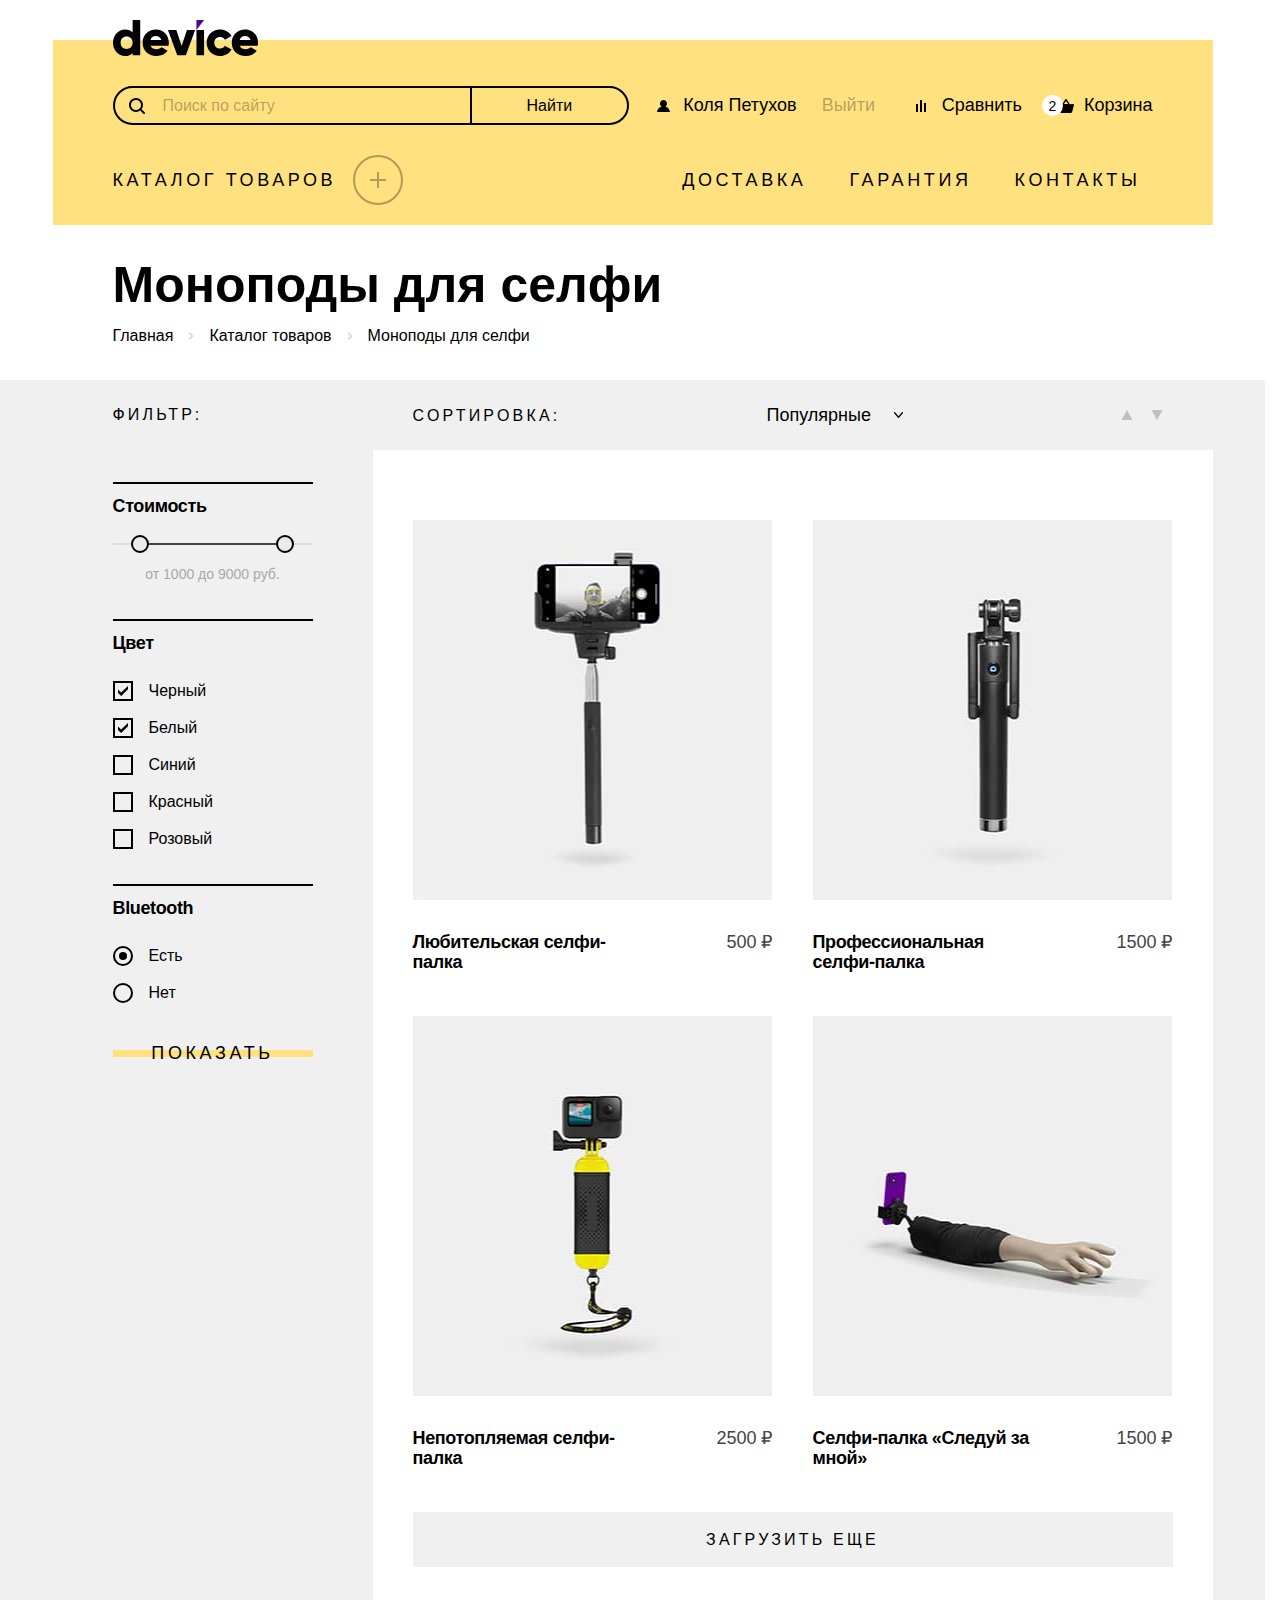
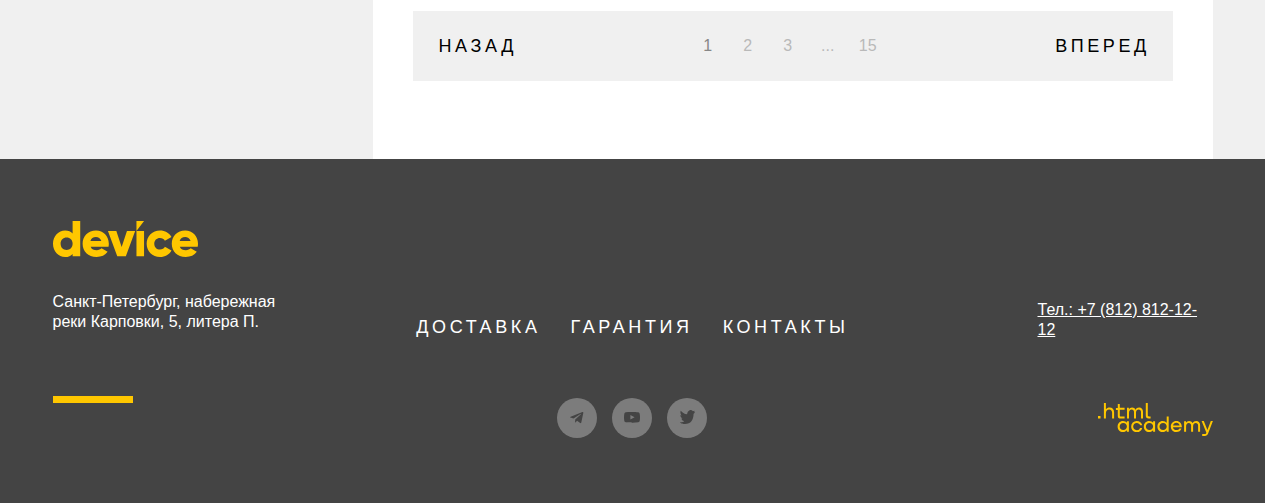
==== commit 5edba3c4: "Дополнения в скрипте ползунков" ====
--- a/catalog.html
+++ b/catalog.html
@@ -127,14 +127,14 @@
                   <div class="double-range">
                     <div class="double-range__wrapper">
                       <div class="double-range__track" id="range-track"></div>
-                      <input class="double-range__input double-range__input_min" type="range" name="price-min" id="toggle-min" min="0" max="10000" step="100" value="0">
-                      <input class="double-range__input double-range__input_max" type="range" name="price-max" id="toggle-max" min="0" max="10000" step="100" value="10000">
+                      <input class="double-range__input double-range__input_min" type="range" name="price-min" id="toggle-min" min="0" max="10000" step="100" value="1000" style="z-index: 1;">
+                      <input class="double-range__input double-range__input_max" type="range" name="price-max" id="toggle-max" min="0" max="10000" step="100" value="9000" style="z-index: 0;">
                     </div>
                     <div class="double-range__values">
                       <span>от</span>
-                      <span class="double-range__output_min" id="range-output-min">30</span>
+                      <span class="double-range__output_min" id="range-output-min"></span>
                       <span>до</span>
-                      <span class="double-range__output_max" id="range-output-max">100</span>
+                      <span class="double-range__output_max" id="range-output-max"></span>
                       <span>руб.</span>
                     </div>
                   </div>
--- a/styles/styles.min.css
+++ b/styles/styles.min.css
@@ -1 +1 @@
-.modal__button-input:hover,.modal__close-button:hover,.phone-number:hover,.footer__logo-link:hover,.production__filter-input:hover+.production__filter-input-2::before,.products__link:hover,.slider__point:hover,.slider__button-control:hover,.nav-info__link:hover,.catalog__link:hover,.header__basket-close-button:hover,.header__basket-link:hover,.header__logo-link:hover,.user-nav-link:hover,.card__link:hover .card__img-inner:before,.card__link:hover .card__img,.card__link:hover .card__title,.card__link:hover .card__price,.button_load-more:hover{opacity:.6}.modal__button-input:active,.modal__input:disabled,.modal__close-button:active,.phone-number:active,.social-link:active::before,.footer__logo-link:active,.copyright__svg:active,.production__filter-input:disabled+.production__filter-input-2_checkbox,.production__filter-input:disabled~.production__filter-text,.production__filter-input:active+.production__filter-input-2::before,.subscribe__button:disabled,.subscribe__input:disabled,.delivery__link:active,.products__link:active,.slider__point:active,.slider__button-control:active,.nav-info__link:active,.catalog__link:active,.header__basket-close-button:active,.header__basket-link:active,.header__logo-link:active,.user-nav-link:active,.card__link:active .card__img-inner:before,.card__link:active .card__img,.card__link:active .card__title,.card__link:active .card__price,.button_load-more:active,.select:disabled,.header__search-button:disabled,.header__search-input:disabled+.header__search-form__icon,.header__search-input:disabled,.button:disabled{opacity:.3}.header__search-button:disabled,.header__search-input:disabled+.header__search-form__icon,.header__search-input:disabled,.button:disabled{pointer-events:none}.social-list,.production__list,.advantages__list,.products__list,.slider__pagination,.nav-info__list,.catalog__list,.header__basket-list,.pagination__list,.list{margin:0;padding:0;list-style:none}.phone-number,.delivery__link,.products__link,.nav-info__link,.catalog__link,.header__basket-link,.card__link,.breadcrumbs__link{color:#000;text-decoration:none}@font-face{font-style:normal;font-weight:400;font-family:"Rubik";font-display:swap;src:url("../fonts/rubik/rubik-400.woff2") format("woff2")}@font-face{font-style:normal;font-weight:700;font-family:"Rubik";font-display:swap;src:url("../fonts/rubik/rubik-700.woff2") format("woff2")}@font-face{font-style:normal;font-weight:800;font-family:"Raleway";font-display:swap;src:url("../fonts/raleway/raleway-800.woff2") format("woff2")}*,*::before,*::after{box-sizing:border-box}*:focus{outline:2px solid #af4fff}*:focus:not(:focus-visible){outline:none}*:focus-visible{outline:2px solid #af4fff}html{scrollbar-gutter:stable}body{min-width:1160px;height:100vh;margin:0;font-style:normal;font-weight:400;font-size:18px;line-height:30px;font-family:"Rubik",sans-serif}.visually-hidden{position:absolute;width:0;height:0;margin:-1px;padding:0;overflow:hidden;white-space:nowrap;border:0;clip:rect(0 0 0 0);-webkit-clip-path:inset(100%);clip-path:inset(100%)}.grid-container{display:grid;min-height:100%;margin:0 auto;padding-top:40px;-webkit-column-gap:40px;-moz-column-gap:40px;column-gap:40px;grid-template-columns:repeat(6, 1fr);grid-template-rows:-webkit-min-content 1fr -webkit-min-content;grid-template-rows:min-content 1fr min-content}.main{grid-column:1/-1}.heading,.paragraph{margin:0;margin-bottom:20px}.heading{font-family:"Raleway",sans-serif}.paragraph{color:#444}.field{font-size:inherit;font-family:inherit;color:#444;border:0}.select{position:relative;padding:0 32px 0 10px;font-size:inherit;line-height:30px;font-family:inherit;background-image:url("../images/icons/arrow-bottom.svg");background-repeat:no-repeat;background-position:center right 12px;cursor:pointer;-webkit-appearance:none;-moz-appearance:none}.select:disabled{pointer-events:none}.button{position:relative;display:flex;justify-content:center;align-items:center;padding:10px;font-size:inherit;font-family:"Raleway",sans-serif;text-align:center;color:#000;text-transform:uppercase;text-decoration:none;background-color:rgba(0,0,0,0);border:none;cursor:pointer}.button:focus{z-index:1}.button_yellow{z-index:1;width:-webkit-max-content;width:-moz-max-content;width:max-content;padding:5px 15px;letter-spacing:.2em}.button_yellow::before{content:"";position:absolute;z-index:-1;width:100%;height:22%;background-color:#ffe17f;transition:height .2s}.button_yellow:hover::before{height:100%}.button_yellow:active::before{background-color:#fc3}.button_load-more{width:calc(100% - 80px);margin:0 auto;padding-top:18px;padding-bottom:18px;font-size:16px;line-height:19px;letter-spacing:.2em;background-color:#f0f0f0}.product-parameters{display:flex;flex-wrap:wrap}.product-parameters__list{display:flex;flex-direction:column;margin:0;margin-right:20px;margin-bottom:26px}.product-parameters__title{font-size:16px}.product-parameters__description{order:-1;margin:0;margin-bottom:12px;font-size:36px}.list{margin-bottom:30px;margin-left:20px;line-height:20px}.list__item{position:relative;margin-bottom:19px;padding-left:34px}.list__item::before{content:"";position:absolute;top:0;bottom:0;left:0;width:8px;height:8px;margin:auto;background-color:#000;border-radius:50%}.tooltip{position:relative}.tooltip__button{width:26px;height:26px;background-color:#ffe17f;background-image:url("../images/icons/tooltip-icon.svg");background-repeat:no-repeat;background-position:center;border-radius:50%}.tooltip__button:hover+.tooltip__text,.tooltip__button:focus+.tooltip__text{display:block}.tooltip__text{position:absolute;top:100%;right:-35px;z-index:1;display:none;width:-webkit-max-content;width:-moz-max-content;width:max-content;max-width:200px;margin-top:10px;padding:19px;font-weight:400;font-size:16px;line-height:20px;color:#fff;background-color:#000}.tooltip__text::before{content:"";position:absolute;right:40px;bottom:100%;width:14px;height:6px;background-image:url("../images/icons/tooltip-arrow.svg");background-repeat:no-repeat}.breadcrumbs{display:flex;flex-wrap:wrap;align-items:center}.breadcrumbs__link{position:relative;font-size:16px;line-height:20px}.breadcrumbs__link:last-child{pointer-events:none}.breadcrumbs__link:not(:last-child){margin-right:36px}.breadcrumbs__link:not(:last-child)::after{content:"";position:absolute;top:50%;right:-20px;width:4px;height:8px;background-image:url("../images/icons/arrow-right.svg");background-repeat:no-repeat;-webkit-transform:translateY(-50%);transform:translateY(-50%);opacity:.2;pointer-events:none}.breadcrumbs__link:hover{color:#666}.breadcrumbs__link:active{color:#b3b3b3}.card{display:grid;margin-bottom:44px;-webkit-column-gap:40px;-moz-column-gap:40px;column-gap:40px;grid-template-columns:repeat(2, 1fr);row-gap:44px}.card__link{display:grid;grid-template-columns:2fr .8fr;row-gap:32px}.card__link:hover .card__img{-webkit-transform:scale(1.1);transform:scale(1.1)}.card__link:hover .card__more{opacity:1}.card__img-inner{position:relative;overflow:hidden;background-color:#f0f0f0;grid-column:1/-1}.card__img-inner:before{content:"";position:absolute;top:27px;right:27px;z-index:1;display:none;width:60px;height:60px;background-image:url("../images/icons/new.svg");background-repeat:no-repeat;opacity:1;transition:opacity .2s}.card__img-inner_new::before{display:block}.card__img{display:block;width:100%;height:auto;transition:opacity .2s,-webkit-transform .2s;transition:opacity .2s,transform .2s;transition:opacity .2s,transform .2s,-webkit-transform .2s;-o-object-fit:contain;object-fit:contain}.card__more{position:absolute;top:0;right:0;bottom:0;left:0;width:100%;max-width:210px;height:-webkit-min-content;height:-moz-min-content;height:min-content;margin:auto;opacity:0;transition:opacity .2s;pointer-events:none}.card__title{margin-bottom:0;padding-right:20px;font-size:18px;line-height:20px;letter-spacing:-0.02em;transition:opacity .2s;grid-column-start:1}.card__price{line-height:21px;color:#444;transition:opacity .2s;grid-column-end:-1;justify-self:right}.pagination{display:flex;align-items:center;width:calc(100% - 80px);margin:0 auto;background-color:#f0f0f0}.pagination_margin-bottom{margin-bottom:78px}.pagination__list{display:flex;flex-wrap:wrap;justify-content:center;align-items:center}.pagination__item{font-weight:400;font-size:16px;line-height:20px;font-family:"Rubik",sans-serif}.pagination__link{min-width:40px;min-height:40px;padding:10px 11px;font-family:inherit;color:#b9b9b9}.pagination__link:hover{color:#444}.pagination__link:active{color:#c7c7c7}.pagination__link_prev,.pagination__link_next{max-width:140px;margin:0 auto;padding:26px;line-height:18px;font-family:"Raleway",sans-serif;color:#000;letter-spacing:.2em}.pagination__link_prev:hover,.pagination__link_next:hover{background-color:#dcdcdc}.pagination__link_prev:active,.pagination__link_next:active{color:#9a9a9a}.pagination__link_prev{margin-left:0}.pagination__link_next{margin-right:0}.pagination__link_current{color:#878787 !important;pointer-events:none}.pagination__link_divider{pointer-events:none}.double-range__wrapper{position:relative;width:100%}.double-range__track{position:absolute;top:0;bottom:0;width:100%;height:2px;margin:auto;background-color:#dcdcdc}.double-range__input{position:absolute;top:0;bottom:0;width:100%;margin:auto;background-color:rgba(0,0,0,0);outline:none;pointer-events:none}.double-range__input::-webkit-slider-runnable-track,.double-range__input::-moz-range-track,.double-range__input::-ms-track{height:5px;-webkit-appearance:none;appearance:none}.double-range__input::-webkit-slider-thumb{width:18px;height:18px;background-color:#ebebeb;border:2px solid #000;border-radius:50%;-webkit-appearance:none;appearance:none;cursor:pointer;pointer-events:auto}.double-range__input::-moz-range-thumb{width:18px;height:18px;background-color:#ebebeb;border:2px solid #000;border-radius:50%;-moz-appearance:none;appearance:none;cursor:pointer;pointer-events:auto}.double-range__input::-ms-thumb{width:18px;height:18px;background-color:#ebebeb;border:2px solid #000;border-radius:50%;appearance:none;cursor:pointer;pointer-events:auto}.double-range__input:hover::-webkit-slider-thumb{background-color:#ffc700}.double-range__input:active::-webkit-slider-thumb{background-color:#e2b100}.double-range__input_min,.double-range__input_max{-webkit-appearance:none;-moz-appearance:none;appearance:none}.double-range__input_min:focus-visible::-webkit-slider-thumb,.double-range__input_max:focus-visible::-webkit-slider-thumb{outline:2px solid #af4fff}.double-range__values{text-align:center;font-size:14px;line-height:20px;color:#a8a8a8;padding-top:20px;width:100%}.user-nav-link{position:relative;display:inline-block;padding:8px 0 8px 26px;line-height:21px;color:#000;text-decoration:none}.user-nav-link::before{content:"";position:absolute;top:0;bottom:0;left:0;margin:auto;background-repeat:no-repeat}.user-signin-link::before{width:13px;height:12px;background-image:url("../images/icons/user.svg")}.user-signout-link{padding-left:0;margin-left:25px;color:rgba(0,0,0,.3)}.user-compare-link::before{width:10px;height:12px;background-image:url("../images/icons/compare.svg")}.user-basket-link::before{width:16px;height:14px;background-image:url("../images/icons/basket.svg")}.header{position:relative;display:grid;width:1160px;margin:0 auto;padding:46px 60px 20px 60px;-webkit-column-gap:26px;-moz-column-gap:26px;column-gap:26px;background-color:#ffe17f;grid-column:1/-1;grid-template-columns:1.047fr 1fr;row-gap:30px}.header__logo-link{position:absolute;top:-20px;left:60px}.header__search-form{display:flex;flex-shrink:0;max-width:519px;overflow:hidden;align-self:start;grid-column:1}.header__search-title{position:relative}.header__search-input{width:359px;height:100%;padding:9px 10px 8px 48px;font-size:16px;line-height:21px;background-color:rgba(0,0,0,0);border:2px solid #000;border-radius:50px 0 0 50px}.header__search-input:focus{z-index:1;border:2px solid #af4fff;outline:none}.header__search-input::-webkit-input-placeholder{color:rgba(0,0,0,.3)}.header__search-input::-moz-placeholder{color:rgba(0,0,0,.3)}.header__search-input:-ms-input-placeholder{color:rgba(0,0,0,.3)}.header__search-input::-ms-input-placeholder{color:rgba(0,0,0,.3)}.header__search-input::placeholder{color:rgba(0,0,0,.3)}.header__search-icon{position:absolute;top:0;bottom:0;left:16px;width:16px;height:16px;margin:auto;background-image:url("../images/icons/search.svg");background-repeat:no-repeat;pointer-events:none}.header__search-button{position:relative;left:-2px;width:160px;padding:7px 10px;font-size:16px;line-height:21px;font-family:inherit;text-transform:none;border:2px solid #000;border-radius:0 50px 50px 0}.header__search-button:hover{color:#fff;background-color:#000}.header__search-button:focus{border:2px solid #af4fff;outline:none}.header__search-button:active{color:rgba(255,255,255,.3)}.header__search-button:disabled{color:#000;background-color:rgba(0,0,0,0)}.header__user-navigation{display:flex;flex-wrap:wrap;justify-content:flex-end;align-content:center;width:100%;grid-column-end:-1}.header__product-item:not(:first-child){margin-left:36px}.header__user-item+.header__product-item{margin-left:auto}.header__product-item{position:relative}.header__basket-count{position:absolute;top:0;bottom:0;left:-16px;width:21px;height:21px;margin:auto;padding:3px 0;overflow:hidden;font-size:14px;line-height:17px;text-align:center;background-color:#fff;border-radius:50%}.header__basket-container{position:absolute;top:100%;left:0;z-index:2;display:none;width:320px;margin-top:10px;padding:20px;background-color:#000;-webkit-transform:translate(-50%);transform:translate(-50%)}.header__basket-container::before{content:"";position:absolute;bottom:100%;left:50%;width:14px;height:6px;background-image:url("../images/icons/popover-arrow.svg");background-repeat:no-repeat;-webkit-transform:translate(-50%);transform:translate(-50%)}.header_basket-open{display:block}.header__basket-item{display:flex;justify-content:space-between;margin-bottom:40px}.header__basket-link{display:flex}.header__basket-thumb{margin-right:23px;-o-object-fit:cover;object-fit:cover}.header__basket-title{margin:0;margin-right:40px;font-weight:400;font-size:16px;line-height:20px;color:#fff}.header__basket-close-button{position:relative;top:0;right:0;flex-shrink:0;width:10px;height:10px;padding:0;background-color:rgba(0,0,0,0);background-image:url("../images/icons/basket-close-button.svg");background-repeat:no-repeat;border:0;cursor:pointer}.header__basket-info{display:flex;justify-content:space-between;margin-bottom:40px;font-size:16px;line-height:20px;color:#fff}.header__basket-open-button{padding:16px 10px 13px 10px;font-weight:800;font-size:18px;line-height:21px;background-color:#fff}.header__basket-open-button:hover{background-color:#ffe17f}.header__basket-open-button:active{color:rgba(0,0,0,.3)}.header__catalog{grid-column:1}.header__info-navigation{grid-column-end:-1}.catalog{z-index:1;display:flex;align-items:center;justify-self:start}.catalog__link-menu{padding:0;font-size:18px;line-height:21px;letter-spacing:.2em}.catalog__button{z-index:1;margin-left:17px;padding:0}.catalog__button::after{content:"";flex-shrink:0;width:50px;height:50px;background-image:url("../images/icons/catalog-plus.svg");background-repeat:no-repeat;background-position:center;border:2px solid #000;border-radius:50%;opacity:.3}.catalog__button:hover::after{opacity:1}.catalog_minus::after{background-image:url("../images/icons/catalog-minus.svg")}.catalog__list{position:absolute;top:100%;left:0;display:none;flex-direction:column;flex-wrap:wrap;align-content:flex-start;width:100%;max-height:170px;padding:15px 60px 38px 60px;font-size:16px;line-height:18px;background-color:#ffe17f}.catalog_open{display:flex}.catalog__item{width:100%;max-width:252px}.catalog__link{display:inline-block;margin-right:40px;margin-bottom:18px}.nav-info__list{display:flex;flex-wrap:wrap;align-content:center;height:100%;padding-left:25px}.nav-info__item:not(:last-child){margin-right:43px}.nav-info__link{position:relative;z-index:1;display:inline-block;padding:10px 0;line-height:21px;font-family:"Raleway",sans-serif;text-transform:uppercase;letter-spacing:.2em}.slider{width:100%;width:1160px;margin:0 auto;margin-bottom:41px}.slider_opacity{opacity:1;transition:opacity .2s}.slider__count{position:relative;margin-top:-15px;padding-right:48px;text-align:right;background-color:#ffe17f}.slider__count-number{position:relative;bottom:-18px;font-weight:700;font-size:180px;line-height:.71;color:#fff}.slider__inner{position:relative;top:-28px;display:grid;min-height:440px;-webkit-column-gap:40px;-moz-column-gap:40px;column-gap:40px;grid-template-columns:1fr 1fr;grid-template-rows:1fr repeat(5, -webkit-min-content);grid-template-rows:1fr repeat(5, min-content)}.slider__link_img{display:block}.slider__images{position:relative;top:-25px;align-self:center;grid-column:1;grid-row:1/span 4}.slider__image{width:100%;height:100%;max-height:425px;vertical-align:middle;-o-object-fit:contain;object-fit:contain}.slider__button-control{position:absolute;top:50%;width:20px;height:60px;background-image:url("../images/icons/slider-arrow.svg");background-repeat:no-repeat;-webkit-transform:translateY(-50%);transform:translateY(-50%)}.slider__button-control_prev{left:0}.slider__button-control_next{right:0;-webkit-transform:translateY(-50%) scale(-1, 1);transform:translateY(-50%) scale(-1, 1)}.slider__title{margin-bottom:29px;font-size:50px;line-height:50px;font-family:"Raleway",sans-serif;grid-column-end:-1}.slider__description{margin-bottom:50px;grid-column-end:-1}.slider__button{width:100%;max-width:220px;margin-bottom:50px;grid-column-end:-1;justify-self:start}.slider__parameters{grid-column-end:-1;justify-self:start}.slider__pagination{display:flex;flex-wrap:wrap;grid-column:1/-1;justify-self:center}.slider__pagination-item:not(:last-child){margin-right:20px}.slider__point{width:12px;height:12px;padding:0;border:2px solid #000;border-radius:50%;transition:background-color .4s}.slider_current-point{background-color:#000;pointer-events:none}.products{width:100%;max-width:1160px;margin:0 auto;margin-bottom:81px}.products__list{display:grid;gap:40px;grid-template-columns:repeat(6, 160px)}.products__link{display:inline-block}.products__logo{display:inline-block;width:160px;height:160px;margin-bottom:24px;background-color:#ffe17f;background-repeat:no-repeat;background-position:center}.products_virtual-reality{background-image:url("../images/products/icons/virtual-reality.svg")}.products_monopods{background-image:url("../images/products/icons/monopods.svg");background-position-y:bottom}.products_action-cameras{background-image:url("../images/products/icons/action-cameras.svg")}.products_fitness-bracelets{background-image:url("../images/products/icons/fitness-bracelets.svg")}.products_smart-watches{background-image:url("../images/products/icons/smart-watches.svg")}.products_quadrocopters{background-image:url("../images/products/icons/quadrocopters.svg")}.products__text{font-weight:800;font-size:18px;line-height:24px;font-family:"Raleway",sans-serif;letter-spacing:-0.02em}.advantages{position:relative;margin-bottom:41px}.advantages__background{position:absolute;width:100%;min-height:290px;background-color:#f0f0f0}.advantages__wrapper{position:relative;top:-101px;display:grid;width:1160px;min-height:320px;margin:0 auto;grid-template-columns:280px 1fr}.advantages__wrapper::before{content:"";position:absolute;width:7px;height:100%;background-color:#000;grid-column-start:2}.advantages__list{align-self:center;grid-column-start:1}.advantages__item{display:inline-block;width:100%}.advantages__item:not(:last-child){margin-bottom:35px}.advantages__button{width:100%;max-width:160px;padding:0;overflow:hidden;transition:max-width .2s}.advantages__button::before{transition:height .2s,opacity .2s .2s}.advantages__button-text{flex-shrink:0;width:160px;padding:10px 10px 10px 14px}.advantages_current{justify-content:flex-start;max-width:100%;padding:0;color:#ffe17f;background-color:#000}.advantages_current::before{visibility:hidden;opacity:0}.advantages_current:active::before{background:none}.advantages__inner{align-self:center;padding-left:14%;transition:opacity .2s;grid-column-end:-1}.advantages__description{position:relative;max-width:475px}.advantages__description::after{content:"";position:absolute;top:3px;left:100%;margin-left:17.5%;background-repeat:no-repeat}.advantages_delivery::after{width:136px;height:165px;background-image:url("../images/icons/advantages/advantages-delivery.svg")}.advantages_warranty::after{width:171px;height:195px;background-image:url("../images/icons/advantages/advantages-warranty.svg")}.advantages_credit::after{width:156px;height:189px;background-image:url("../images/icons/advantages/advantages-credit.svg")}.advantages__title{margin:0;margin-bottom:34px;font-size:50px;line-height:50px;font-family:"Raleway",sans-serif}.advantages__text{margin:0}.delivery{width:1160px;margin:0 auto 70px}.delivery__link{position:relative;display:inline-block;width:100%;padding:41px 137px 36px 142px;font-size:20px;line-height:23px;font-family:"Raleway",sans-serif;text-align:center;text-transform:uppercase;letter-spacing:.2em;background-color:#f0f0f0}.delivery__link::before{content:"";position:absolute;top:0;left:0;width:125px;height:100%;background-color:#ffe17f;background-image:url("../images/icons/delivery.svg");background-repeat:no-repeat;background-position:center}.delivery__link::after{content:"";position:absolute;top:0;right:43px;bottom:0;width:40px;height:40px;margin:auto;background-color:#e6e6e6;background-image:url("../images/icons/info.svg");background-repeat:no-repeat;background-position:center;background-blend-mode:overlay;border-radius:50%}.delivery__link:hover::before{background-color:#ffc700}.delivery__link:hover::after{background-blend-mode:normal}.about{display:grid;width:1160px;margin:0 auto;margin-bottom:70px;-webkit-column-gap:97px;-moz-column-gap:97px;column-gap:97px;grid-template-columns:1fr 1fr}.about__wrapper{position:relative;padding-top:47px}.about__wrapper::before{content:"";position:absolute;top:0;left:0;width:84px;height:7px;background-color:#000}.about__title-h2{margin-bottom:48px;font-size:50px;line-height:50px;font-family:"Raleway",sans-serif}.about__title-h3{margin-bottom:15px;font-weight:700;font-size:24px;color:#444}.about__text{margin-bottom:30px;color:#444}.about__list{margin-left:3.5px;font-weight:700;letter-spacing:-0.02em}.about__item::before{background-color:#ffc700}.about__button{width:100%;max-width:270px}.about_button{max-width:260px}.subscribe{background-color:#f0f0f0}.subscribe__wrapper{display:grid;width:1160px;margin:0 auto;padding:64px 0 56px 0;-webkit-column-gap:4.6%;-moz-column-gap:4.6%;column-gap:4.6%;grid-template-columns:1fr 1fr;row-gap:124px}.subscribe__title-h2{max-width:348px;padding-left:8px;font-size:50px;line-height:50px;grid-column-start:1}.subscribe__text{padding-top:10px;grid-column-end:-1}.subscribe__form{position:relative;display:flex;max-width:810px;grid-column:1/-1;grid-row-start:2}.subscribe__error-text{position:absolute;top:100%;display:none;font-size:14px;line-height:20px;color:#ff3d3d}.subscribe_error-open{display:block}.subscribe__label{position:relative;z-index:1;flex-grow:1}.subscribe__input{width:100%;height:100%;padding:11px 16px 14px 16px;font-size:inherit;border-bottom:3px solid #c4c4c4}.subscribe__input:focus{z-index:1;background-color:#dcdcdc;outline:2px solid #af4fff}.subscribe_error{border-bottom:3px solid #ff3d3d}.subscribe__button{width:253px;padding:15px 10px 15px 15px;line-height:21px;letter-spacing:.2em;border:3px solid #c4c4c4}.subscribe__button:hover,.subscribe__button:active{color:#fff;background-color:#000;border-color:#000}.subscribe__button:active{color:rgba(255,255,255,.3)}.subscribe__button:disabled{pointer-events:none}.subscribe__free{position:relative;align-self:center;max-width:250px;margin-left:20px;padding-left:32px;color:#444;grid-column-end:-1;grid-row-start:2;justify-self:end}.subscribe__free::before{content:"";position:absolute;top:0;bottom:0;left:0;width:15px;height:14px;margin:auto;background-image:url("../images/icons/status-success.svg");background-repeat:no-repeat}.production{background-color:#f0f0f0}.production__heading{width:1160px;margin:0 auto;padding:35px 21px 34px 60px}.production__wrapper{display:grid;width:1160px;margin:0 auto;grid-template-columns:320px 1fr}.production__title{margin-bottom:16px;padding:0;font-size:50px;line-height:50px}.production__filter{padding:25px 60px;grid-column-start:1}.production__filter-heading{margin-bottom:58px;font-size:16px;line-height:19px;font-family:"Raleway",sans-serif;text-transform:uppercase;letter-spacing:.2em}.production__filter-inner{display:flex}.production__filter-inner:not(:last-child){margin-bottom:17px}.production__wrapper-border{margin-bottom:35px;border-top:2px solid #000}.production__filter-group{margin:0;padding:0;border:0}.production__filter-title{margin-bottom:23px;padding:0;padding-top:7px;font-weight:700;color:#000;letter-spacing:-0.02em}.production__filter-input:focus+.production__filter-input-2{outline:2px solid #af4fff}.production__filter-input:hover+.production__filter-input-2{border-color:rgba(0,0,0,.6)}.production__filter-input:active+.production__filter-input-2{border-color:rgba(0,0,0,.3)}.production__filter-input:hover~.production__filter-text{color:rgba(0,0,0,.6)}.production__filter-input:active~.production__filter-text{color:rgba(0,0,0,.3)}.production__filter-input:disabled+.production__filter-input-2_checkbox,.production__filter-input:disabled~.production__filter-text{color:inherit;border-color:inherit;pointer-events:none}.production__filter-input_checkbox:checked+.production__filter-input-2_checkbox::before{display:block}.production__filter-input_radio:checked+.production__filter-input-2_radio::before{display:block}.production__filter-input-2{position:relative;flex-shrink:0;width:20px;height:20px;margin-right:16px;border:2px solid #000}.production__filter-input-2::before{content:"";position:absolute;top:0;right:0;bottom:0;left:0;display:none;margin:auto;background-repeat:no-repeat}.production__filter-input-2_checkbox:before{width:10px;height:10px;background-image:url("../images/icons/input-checkbox.svg")}.production__filter-input-2_radio{border-radius:50%}.production__filter-input-2_radio:before{width:8px;height:8px;background-image:url("../images/icons/input-radio.svg")}.production__filter-text{font-size:16px;line-height:20px}.production__filter-button{width:100%}.production__inner{background-color:#fff;grid-column-end:-1}.production__controls{display:flex;align-items:center;padding:20px 40px;background-color:#f0f0f0}.production__title-select{max-width:400px;font-size:16px;line-height:19px;font-family:"Raleway",sans-serif;text-transform:uppercase;letter-spacing:.2em}.production__select{width:160px;margin:0 auto;background-color:rgba(0,0,0,0);border:0}.production__direction{display:flex;flex-shrink:0}.production__button{position:relative;display:inline;width:30px;height:30px;padding:0}.production__button:before{content:"";position:absolute;top:0;right:0;bottom:0;left:0;margin:auto;background-image:url("../images/icons/arrow-top.svg");background-repeat:no-repeat;background-position:center;opacity:.2}.production__button_arrow-down:before{-webkit-transform:scale(1, -1);transform:scale(1, -1)}.production__button:hover:before{opacity:.5}.production__button:active:before{opacity:1}.production__list{padding:70px 40px 0 40px;grid-column-end:-1}.production__load-more{margin-bottom:44px}.copyright__svg{vertical-align:middle;fill:#000}.copyright__svg:hover{fill:#fff}.footer{padding:62px 3% 55px 3%;background-color:#444;grid-column:1/-1;grid-row-end:-1}.footer__inner{display:grid;width:100%;max-width:1160px;margin:0 auto;grid-template-columns:239px 1fr minmax(300px, 444px) 1.54fr 175px}.footer__contacts{position:relative;margin-bottom:32px}.footer__contacts::after{content:"";position:absolute;width:80px;height:7px;background-color:#ffc700}.footer__logo-link{display:inline-block;margin-bottom:26px}.footer__address{margin-bottom:64px;font-style:normal;font-size:16px;line-height:20px;color:#fff}.footer__info-wrapper{align-self:end;grid-column-start:3}.footer__info-navigation{margin-bottom:50px}.footer_nav-info_list{justify-content:center;padding-left:0}.footer_nav-info_margin:not(:last-child){margin-right:30px}.footer_nav-info_link{color:#fff}.footer__phone-wrapper{display:flex;flex-direction:column;margin-top:79px;grid-column-end:-1}.footer__phone{margin-bottom:63px;color:#fff}.footer__copyright{align-self:flex-end;margin-bottom:12px}.footer_copyright-svg{fill:#ffc700}.social-list{display:flex;flex-wrap:wrap;justify-content:center;line-height:12px}.social-item{margin-bottom:10px}.social-item:not(:last-child){margin-right:15px}.social-link{position:relative;display:inline-block;width:40px;height:40px;background-color:rgba(255,255,255,.3);border-radius:50%}.social-link::before{content:"";position:absolute;top:0;right:0;bottom:0;left:0;margin:auto;background-repeat:no-repeat}.social-link:hover{background-color:#ffc700}.social-link_telegram::before{width:14px;height:12px;background-image:url("../images/icons/social-telegram.svg")}.social-link_youtube::before{width:16px;height:11px;background-image:url("../images/icons/social-youtube.svg")}.social-link_twitter::before{width:15px;height:15px;background-image:url("../images/icons/social-twitter.svg")}.phone-number{display:inline-block;font-size:16px;line-height:20px;text-decoration:underline}.modal{width:100%;max-width:920px;padding:0;border:none}.modal__wrapper{display:grid;padding:63px 70px;border:10px solid #000;box-shadow:0 10px 0 rgba(0,0,0,.1);grid-template-columns:1fr auto;row-gap:37px}.modal::-webkit-backdrop{background-color:rgba(240,240,240,.9)}.modal::backdrop{background-color:rgba(240,240,240,.9)}.modal__wrapper-tooltip{grid-column:4}.modal__inner-tooltip{position:relative;margin-bottom:7px}.modal__title{margin:0;padding-right:10px;font-size:50px;line-height:1;grid-column-start:1}.modal__close-button{box-sizing:content-box;width:26px;height:26px;margin-top:10px;padding:2px;background-image:url("../images/icons/close-modal.svg");background-repeat:no-repeat;background-position:center;grid-column-end:-1}.modal__form{display:grid;-webkit-column-gap:42px;-moz-column-gap:42px;column-gap:42px;grid-column:1/-1;grid-template-columns:repeat(2, 1fr) .85fr 180px;row-gap:38px}.modal__input-title{position:relative;display:flex;flex-direction:column;align-self:flex-start}.modal__input-title_margin{margin-bottom:20px}.modal__input-title_name{grid-column:1/span 2}.modal__input-title_email{grid-column:3/-1}.modal__input-title_comment{grid-column:1/span 3}.modal__input-title_error{color:#ff3d3d}.modal__input-title_error .modal__input{outline:2px solid #ff3d3d}.modal__input-title_error .modal__info_error-text{display:block}.modal__input-title_display{display:inline}.modal__inner-input{display:grid;grid-template-columns:repeat(3, 60px)}.modal__inner-input::after{content:"";position:absolute;top:0;right:21px;bottom:0;margin:auto;background-repeat:no-repeat;background-position:center;pointer-events:none}.modal__inner-input_name::after{width:13px;height:12px;background-image:url("../images/icons/input-name.svg")}.modal__inner-input_email::after{width:15px;height:12px;background-image:url("../images/icons/input-email.svg")}.modal__input-text{position:relative;margin-bottom:7px;font-weight:700;color:#000;letter-spacing:-0.02em}.modal__input{width:100%;padding:20px 50px 20px 20px;color:#000;background-color:#f0f0f0}.modal__input_number{padding-right:60px;padding-left:60px;text-align:center;-moz-appearance:textfield;grid-column:1/-1;grid-row-start:1}.modal__input_number::-webkit-outer-spin-button,.modal__input_number::-webkit-inner-spin-button{-webkit-appearance:none}.modal__input:hover,.modal__input:focus{background-color:#dcdcdc}.modal__input:focus{outline:2px solid #af4fff}.modal__input::-webkit-input-placeholder{color:rgba(0,0,0,.3)}.modal__input::-moz-placeholder{color:rgba(0,0,0,.3)}.modal__input:-ms-input-placeholder{color:rgba(0,0,0,.3)}.modal__input::-ms-input-placeholder{color:rgba(0,0,0,.3)}.modal__input::placeholder{color:rgba(0,0,0,.3)}.modal__info{position:absolute;top:100%;left:0;display:none;font-size:14px}.modal__info_show{display:block}.modal__button-submit{padding:10px 30px;grid-column:1/-1}.modal__tooltip{position:absolute;margin-top:2px;margin-left:10px}.modal__button-input{background-repeat:no-repeat;background-position:center;grid-row-start:1}.modal__button-input:hover~.field{background-color:#dcdcdc}.modal__button-input_minus{background-image:url("../images/icons/input-minus.svg");grid-column-start:1}.modal__button-input_plus{background-image:url("../images/icons/input-plus.svg");grid-column-start:3}+.modal__button-input:hover,.modal__close-button:hover,.phone-number:hover,.footer__logo-link:hover,.production__filter-input:hover+.production__filter-input-2::before,.products__link:hover,.slider__point:hover,.slider__button-control:hover,.nav-info__link:hover,.catalog__link:hover,.header__basket-close-button:hover,.header__basket-link:hover,.header__logo-link:hover,.user-nav-link:hover,.card__link:hover .card__img-inner:before,.card__link:hover .card__img,.card__link:hover .card__title,.card__link:hover .card__price,.button_load-more:hover{opacity:.6}.modal__button-input:active,.modal__input:disabled,.modal__close-button:active,.phone-number:active,.social-link:active::before,.footer__logo-link:active,.copyright__svg:active,.production__filter-input:disabled+.production__filter-input-2_checkbox,.production__filter-input:disabled~.production__filter-text,.production__filter-input:active+.production__filter-input-2::before,.subscribe__button:disabled,.subscribe__input:disabled,.delivery__link:active,.products__link:active,.slider__point:active,.slider__button-control:active,.nav-info__link:active,.catalog__link:active,.header__basket-close-button:active,.header__basket-link:active,.header__logo-link:active,.user-nav-link:active,.card__link:active .card__img-inner:before,.card__link:active .card__img,.card__link:active .card__title,.card__link:active .card__price,.button_load-more:active,.select:disabled,.header__search-button:disabled,.header__search-input:disabled+.header__search-form__icon,.header__search-input:disabled,.button:disabled{opacity:.3}.header__search-button:disabled,.header__search-input:disabled+.header__search-form__icon,.header__search-input:disabled,.button:disabled{pointer-events:none}.social-list,.production__list,.advantages__list,.products__list,.slider__pagination,.nav-info__list,.catalog__list,.header__basket-list,.pagination__list,.list{margin:0;padding:0;list-style:none}.phone-number,.delivery__link,.products__link,.nav-info__link,.catalog__link,.header__basket-link,.card__link,.breadcrumbs__link{color:#000;text-decoration:none}@font-face{font-style:normal;font-weight:400;font-family:"Rubik";font-display:swap;src:url("../fonts/rubik/rubik-400.woff2") format("woff2")}@font-face{font-style:normal;font-weight:700;font-family:"Rubik";font-display:swap;src:url("../fonts/rubik/rubik-700.woff2") format("woff2")}@font-face{font-style:normal;font-weight:800;font-family:"Raleway";font-display:swap;src:url("../fonts/raleway/raleway-800.woff2") format("woff2")}*,*::before,*::after{box-sizing:border-box}*:focus{outline:2px solid #af4fff}*:focus:not(:focus-visible){outline:none}*:focus-visible{outline:2px solid #af4fff}html{scrollbar-gutter:stable}body{min-width:1160px;height:100vh;margin:0;font-style:normal;font-weight:400;font-size:18px;line-height:30px;font-family:"Rubik",sans-serif}.visually-hidden{position:absolute;width:0;height:0;margin:-1px;padding:0;overflow:hidden;white-space:nowrap;border:0;clip:rect(0 0 0 0);-webkit-clip-path:inset(100%);clip-path:inset(100%)}.grid-container{display:grid;min-height:100%;margin:0 auto;padding-top:40px;-webkit-column-gap:40px;-moz-column-gap:40px;column-gap:40px;grid-template-columns:repeat(6, 1fr);grid-template-rows:-webkit-min-content 1fr -webkit-min-content;grid-template-rows:min-content 1fr min-content}.main{grid-column:1/-1}.heading,.paragraph{margin:0;margin-bottom:20px}.heading{font-family:"Raleway",sans-serif}.paragraph{color:#444}.field{font-size:inherit;font-family:inherit;color:#444;border:0}.select{position:relative;padding:0 32px 0 10px;font-size:inherit;line-height:30px;font-family:inherit;background-image:url("../images/icons/arrow-bottom.svg");background-repeat:no-repeat;background-position:center right 12px;cursor:pointer;-webkit-appearance:none;-moz-appearance:none}.select:disabled{pointer-events:none}.button{position:relative;display:flex;justify-content:center;align-items:center;padding:10px;font-size:inherit;font-family:"Raleway",sans-serif;text-align:center;color:#000;text-transform:uppercase;text-decoration:none;background-color:rgba(0,0,0,0);border:none;cursor:pointer}.button:focus{z-index:1}.button_yellow{z-index:1;width:-webkit-max-content;width:-moz-max-content;width:max-content;padding:5px 15px;letter-spacing:.2em}.button_yellow::before{content:"";position:absolute;z-index:-1;width:100%;height:22%;background-color:#ffe17f;transition:height .2s}.button_yellow:hover::before{height:100%}.button_yellow:active::before{background-color:#fc3}.button_load-more{width:calc(100% - 80px);margin:0 auto;padding-top:18px;padding-bottom:18px;font-size:16px;line-height:19px;letter-spacing:.2em;background-color:#f0f0f0}.product-parameters{display:flex;flex-wrap:wrap}.product-parameters__list{display:flex;flex-direction:column;margin:0;margin-right:20px;margin-bottom:26px}.product-parameters__title{font-size:16px}.product-parameters__description{order:-1;margin:0;margin-bottom:12px;font-size:36px}.list{margin-bottom:30px;margin-left:20px;line-height:20px}.list__item{position:relative;margin-bottom:19px;padding-left:34px}.list__item::before{content:"";position:absolute;top:0;bottom:0;left:0;width:8px;height:8px;margin:auto;background-color:#000;border-radius:50%}.tooltip{position:relative}.tooltip__button{width:26px;height:26px;background-color:#ffe17f;background-image:url("../images/icons/tooltip-icon.svg");background-repeat:no-repeat;background-position:center;border-radius:50%}.tooltip__button:hover+.tooltip__text,.tooltip__button:focus+.tooltip__text{display:block}.tooltip__text{position:absolute;top:100%;right:-35px;z-index:1;display:none;width:-webkit-max-content;width:-moz-max-content;width:max-content;max-width:200px;margin-top:10px;padding:19px;font-weight:400;font-size:16px;line-height:20px;color:#fff;background-color:#000}.tooltip__text::before{content:"";position:absolute;right:40px;bottom:100%;width:14px;height:6px;background-image:url("../images/icons/tooltip-arrow.svg");background-repeat:no-repeat}.breadcrumbs{display:flex;flex-wrap:wrap;align-items:center}.breadcrumbs__link{position:relative;font-size:16px;line-height:20px}.breadcrumbs__link:last-child{pointer-events:none}.breadcrumbs__link:not(:last-child){margin-right:36px}.breadcrumbs__link:not(:last-child)::after{content:"";position:absolute;top:50%;right:-20px;width:4px;height:8px;background-image:url("../images/icons/arrow-right.svg");background-repeat:no-repeat;-webkit-transform:translateY(-50%);transform:translateY(-50%);opacity:.2;pointer-events:none}.breadcrumbs__link:hover{color:#666}.breadcrumbs__link:active{color:#b3b3b3}.card{display:grid;margin-bottom:44px;-webkit-column-gap:40px;-moz-column-gap:40px;column-gap:40px;grid-template-columns:repeat(2, 1fr);row-gap:44px}.card__link{display:grid;grid-template-columns:2fr .8fr;row-gap:32px}.card__link:hover .card__img{-webkit-transform:scale(1.1);transform:scale(1.1)}.card__link:hover .card__more{opacity:1}.card__img-inner{position:relative;overflow:hidden;background-color:#f0f0f0;grid-column:1/-1}.card__img-inner:before{content:"";position:absolute;top:27px;right:27px;z-index:1;display:none;width:60px;height:60px;background-image:url("../images/icons/new.svg");background-repeat:no-repeat;opacity:1;transition:opacity .2s}.card__img-inner_new::before{display:block}.card__img{display:block;width:100%;height:auto;transition:opacity .2s,-webkit-transform .2s;transition:opacity .2s,transform .2s;transition:opacity .2s,transform .2s,-webkit-transform .2s;-o-object-fit:contain;object-fit:contain}.card__more{position:absolute;top:0;right:0;bottom:0;left:0;width:100%;max-width:210px;height:-webkit-min-content;height:-moz-min-content;height:min-content;margin:auto;opacity:0;transition:opacity .2s;pointer-events:none}.card__title{margin-bottom:0;padding-right:20px;font-size:18px;line-height:20px;letter-spacing:-0.02em;transition:opacity .2s;grid-column-start:1}.card__price{line-height:21px;color:#444;transition:opacity .2s;grid-column-end:-1;justify-self:right}.pagination{display:flex;align-items:center;width:calc(100% - 80px);margin:0 auto;background-color:#f0f0f0}.pagination_margin-bottom{margin-bottom:78px}.pagination__list{display:flex;flex-wrap:wrap;justify-content:center;align-items:center}.pagination__item{font-weight:400;font-size:16px;line-height:20px;font-family:"Rubik",sans-serif}.pagination__link{min-width:40px;min-height:40px;padding:10px 11px;font-family:inherit;color:#b9b9b9}.pagination__link:hover{color:#444}.pagination__link:active{color:#c7c7c7}.pagination__link_prev,.pagination__link_next{max-width:140px;margin:0 auto;padding:26px;line-height:18px;font-family:"Raleway",sans-serif;color:#000;letter-spacing:.2em}.pagination__link_prev:hover,.pagination__link_next:hover{background-color:#dcdcdc}.pagination__link_prev:active,.pagination__link_next:active{color:#9a9a9a}.pagination__link_prev{margin-left:0}.pagination__link_next{margin-right:0}.pagination__link_current{color:#878787 !important;pointer-events:none}.pagination__link_divider{pointer-events:none}.double-range__wrapper{position:relative;width:100%}.double-range__track{position:absolute;top:0;bottom:0;width:100%;height:2px;margin:auto;background-color:#dcdcdc}.double-range__input{position:absolute;top:0;bottom:0;width:100%;margin:auto;background-color:rgba(0,0,0,0);outline:none;pointer-events:none}.double-range__input::-webkit-slider-runnable-track,.double-range__input::-moz-range-track,.double-range__input::-ms-track{height:5px;-webkit-appearance:none;appearance:none}.double-range__input::-webkit-slider-thumb{width:18px;height:18px;background-color:#ebebeb;border:2px solid #000;border-radius:50%;-webkit-appearance:none;appearance:none;cursor:pointer;pointer-events:auto}.double-range__input::-moz-range-thumb{width:18px;height:18px;background-color:#ebebeb;border:2px solid #000;border-radius:50%;-moz-appearance:none;appearance:none;cursor:pointer;pointer-events:auto}.double-range__input::-ms-thumb{width:18px;height:18px;background-color:#ebebeb;border:2px solid #000;border-radius:50%;appearance:none;cursor:pointer;pointer-events:auto}.double-range__input:hover::-webkit-slider-thumb{background-color:#ffc700}.double-range__input:hover::-moz-range-thumb{background-color:#ffc700}.double-range__input:active::-webkit-slider-thumb{background-color:#e2b100}.double-range__input:active::-moz-range-thumb{background-color:#e2b100}.double-range__input_min,.double-range__input_max{-webkit-appearance:none;-moz-appearance:none;appearance:none}.double-range__input_min:focus::-webkit-slider-thumb,.double-range__input_max:focus::-webkit-slider-thumb{outline:2px solid #af4fff}.double-range__input_min:focus:not(:focus-visible)::-webkit-slider-thumb,.double-range__input_max:focus:not(:focus-visible)::-webkit-slider-thumb{outline:none}.double-range__input_min:focus-visible::-webkit-slider-thumb,.double-range__input_max:focus-visible::-webkit-slider-thumb{outline:2px solid #af4fff}.double-range__input_min:focus::-moz-range-thumb,.double-range__input_max:focus::-moz-range-thumb{outline:2px solid #af4fff}.double-range__input_min:focus:not(:focus-visible)::-moz-range-thumb,.double-range__input_max:focus:not(:focus-visible)::-moz-range-thumb{outline:none}.double-range__input_min:focus-visible::-moz-range-thumb,.double-range__input_max:focus-visible::-moz-range-thumb{outline:2px solid #af4fff}.double-range__values{text-align:center;font-size:14px;line-height:20px;color:#a8a8a8;padding-top:20px;width:100%}.user-nav-link{position:relative;display:inline-block;padding:8px 0 8px 26px;line-height:21px;color:#000;text-decoration:none}.user-nav-link::before{content:"";position:absolute;top:0;bottom:0;left:0;margin:auto;background-repeat:no-repeat}.user-signin-link::before{width:13px;height:12px;background-image:url("../images/icons/user.svg")}.user-signout-link{padding-left:0;margin-left:25px;color:rgba(0,0,0,.3)}.user-compare-link::before{width:10px;height:12px;background-image:url("../images/icons/compare.svg")}.user-basket-link::before{width:16px;height:14px;background-image:url("../images/icons/basket.svg")}.header{position:relative;display:grid;width:1160px;margin:0 auto;padding:46px 60px 20px 60px;-webkit-column-gap:26px;-moz-column-gap:26px;column-gap:26px;background-color:#ffe17f;grid-column:1/-1;grid-template-columns:1.047fr 1fr;row-gap:30px}.header__logo-link{position:absolute;top:-20px;left:60px}.header__search-form{display:flex;flex-shrink:0;max-width:519px;overflow:hidden;align-self:start;grid-column:1}.header__search-title{position:relative}.header__search-input{width:359px;height:100%;padding:9px 10px 8px 48px;font-size:16px;line-height:21px;background-color:rgba(0,0,0,0);border:2px solid #000;border-radius:50px 0 0 50px}.header__search-input:focus{z-index:1;border:2px solid #af4fff;outline:none}.header__search-input::-webkit-input-placeholder{color:rgba(0,0,0,.3)}.header__search-input::-moz-placeholder{color:rgba(0,0,0,.3)}.header__search-input:-ms-input-placeholder{color:rgba(0,0,0,.3)}.header__search-input::-ms-input-placeholder{color:rgba(0,0,0,.3)}.header__search-input::placeholder{color:rgba(0,0,0,.3)}.header__search-icon{position:absolute;top:0;bottom:0;left:16px;width:16px;height:16px;margin:auto;background-image:url("../images/icons/search.svg");background-repeat:no-repeat;pointer-events:none}.header__search-button{position:relative;left:-2px;width:160px;padding:7px 10px;font-size:16px;line-height:21px;font-family:inherit;text-transform:none;border:2px solid #000;border-radius:0 50px 50px 0}.header__search-button:hover{color:#fff;background-color:#000}.header__search-button:focus{border:2px solid #af4fff;outline:none}.header__search-button:active{color:rgba(255,255,255,.3)}.header__search-button:disabled{color:#000;background-color:rgba(0,0,0,0)}.header__user-navigation{display:flex;flex-wrap:wrap;justify-content:flex-end;align-content:center;width:100%;grid-column-end:-1}.header__product-item:not(:first-child){margin-left:36px}.header__user-item+.header__product-item{margin-left:auto}.header__product-item{position:relative}.header__basket-count{position:absolute;top:0;bottom:0;left:-16px;width:21px;height:21px;margin:auto;padding:3px 0;overflow:hidden;font-size:14px;line-height:17px;text-align:center;background-color:#fff;border-radius:50%}.header__basket-container{position:absolute;top:100%;left:0;z-index:2;display:none;width:320px;margin-top:10px;padding:20px;background-color:#000;-webkit-transform:translate(-50%);transform:translate(-50%)}.header__basket-container::before{content:"";position:absolute;bottom:100%;left:50%;width:14px;height:6px;background-image:url("../images/icons/popover-arrow.svg");background-repeat:no-repeat;-webkit-transform:translate(-50%);transform:translate(-50%)}.header_basket-open{display:block}.header__basket-item{display:flex;justify-content:space-between;margin-bottom:40px}.header__basket-link{display:flex}.header__basket-thumb{margin-right:23px;-o-object-fit:cover;object-fit:cover}.header__basket-title{margin:0;margin-right:40px;font-weight:400;font-size:16px;line-height:20px;color:#fff}.header__basket-close-button{position:relative;top:0;right:0;flex-shrink:0;width:10px;height:10px;padding:0;background-color:rgba(0,0,0,0);background-image:url("../images/icons/basket-close-button.svg");background-repeat:no-repeat;border:0;cursor:pointer}.header__basket-info{display:flex;justify-content:space-between;margin-bottom:40px;font-size:16px;line-height:20px;color:#fff}.header__basket-open-button{padding:16px 10px 13px 10px;font-weight:800;font-size:18px;line-height:21px;background-color:#fff}.header__basket-open-button:hover{background-color:#ffe17f}.header__basket-open-button:active{color:rgba(0,0,0,.3)}.header__catalog{grid-column:1}.header__info-navigation{grid-column-end:-1}.catalog{z-index:1;display:flex;align-items:center;justify-self:start}.catalog__link-menu{padding:0;font-size:18px;line-height:21px;letter-spacing:.2em}.catalog__button{z-index:1;margin-left:17px;padding:0}.catalog__button::after{content:"";flex-shrink:0;width:50px;height:50px;background-image:url("../images/icons/catalog-plus.svg");background-repeat:no-repeat;background-position:center;border:2px solid #000;border-radius:50%;opacity:.3}.catalog__button:hover::after{opacity:1}.catalog_minus::after{background-image:url("../images/icons/catalog-minus.svg")}.catalog__list{position:absolute;top:100%;left:0;display:none;flex-direction:column;flex-wrap:wrap;align-content:flex-start;width:100%;max-height:170px;padding:15px 60px 38px 60px;font-size:16px;line-height:18px;background-color:#ffe17f}.catalog_open{display:flex}.catalog__item{width:100%;max-width:252px}.catalog__link{display:inline-block;margin-right:40px;margin-bottom:18px}.nav-info__list{display:flex;flex-wrap:wrap;align-content:center;height:100%;padding-left:25px}.nav-info__item:not(:last-child){margin-right:43px}.nav-info__link{position:relative;z-index:1;display:inline-block;padding:10px 0;line-height:21px;font-family:"Raleway",sans-serif;text-transform:uppercase;letter-spacing:.2em}.slider{width:100%;width:1160px;margin:0 auto;margin-bottom:41px}.slider_opacity{opacity:1;transition:opacity .2s}.slider__count{position:relative;margin-top:-15px;padding-right:48px;text-align:right;background-color:#ffe17f}.slider__count-number{position:relative;bottom:-18px;font-weight:700;font-size:180px;line-height:.71;color:#fff}.slider__inner{position:relative;top:-28px;display:grid;min-height:440px;-webkit-column-gap:40px;-moz-column-gap:40px;column-gap:40px;grid-template-columns:1fr 1fr;grid-template-rows:1fr repeat(5, -webkit-min-content);grid-template-rows:1fr repeat(5, min-content)}.slider__link_img{display:block}.slider__images{position:relative;top:-25px;align-self:center;grid-column:1;grid-row:1/span 4}.slider__image{width:100%;height:100%;max-height:425px;vertical-align:middle;-o-object-fit:contain;object-fit:contain}.slider__button-control{position:absolute;top:50%;width:20px;height:60px;background-image:url("../images/icons/slider-arrow.svg");background-repeat:no-repeat;-webkit-transform:translateY(-50%);transform:translateY(-50%)}.slider__button-control_prev{left:0}.slider__button-control_next{right:0;-webkit-transform:translateY(-50%) scale(-1, 1);transform:translateY(-50%) scale(-1, 1)}.slider__title{margin-bottom:29px;font-size:50px;line-height:50px;font-family:"Raleway",sans-serif;grid-column-end:-1}.slider__description{margin-bottom:50px;grid-column-end:-1}.slider__button{width:100%;max-width:220px;margin-bottom:50px;grid-column-end:-1;justify-self:start}.slider__parameters{grid-column-end:-1;justify-self:start}.slider__pagination{display:flex;flex-wrap:wrap;grid-column:1/-1;justify-self:center}.slider__pagination-item:not(:last-child){margin-right:20px}.slider__point{width:12px;height:12px;padding:0;border:2px solid #000;border-radius:50%;transition:background-color .4s}.slider_current-point{background-color:#000;pointer-events:none}.products{width:100%;max-width:1160px;margin:0 auto;margin-bottom:81px}.products__list{display:grid;gap:40px;grid-template-columns:repeat(6, 160px)}.products__link{display:inline-block}.products__logo{display:inline-block;width:160px;height:160px;margin-bottom:24px;background-color:#ffe17f;background-repeat:no-repeat;background-position:center}.products_virtual-reality{background-image:url("../images/products/icons/virtual-reality.svg")}.products_monopods{background-image:url("../images/products/icons/monopods.svg");background-position-y:bottom}.products_action-cameras{background-image:url("../images/products/icons/action-cameras.svg")}.products_fitness-bracelets{background-image:url("../images/products/icons/fitness-bracelets.svg")}.products_smart-watches{background-image:url("../images/products/icons/smart-watches.svg")}.products_quadrocopters{background-image:url("../images/products/icons/quadrocopters.svg")}.products__text{font-weight:800;font-size:18px;line-height:24px;font-family:"Raleway",sans-serif;letter-spacing:-0.02em}.advantages{position:relative;margin-bottom:41px}.advantages__background{position:absolute;width:100%;min-height:290px;background-color:#f0f0f0}.advantages__wrapper{position:relative;top:-101px;display:grid;width:1160px;min-height:320px;margin:0 auto;grid-template-columns:280px 1fr}.advantages__wrapper::before{content:"";position:absolute;width:7px;height:100%;background-color:#000;grid-column-start:2}.advantages__list{align-self:center;grid-column-start:1}.advantages__item{display:inline-block;width:100%}.advantages__item:not(:last-child){margin-bottom:35px}.advantages__button{width:100%;max-width:160px;padding:0;overflow:hidden;transition:max-width .2s}.advantages__button::before{transition:height .2s,opacity .2s .2s}.advantages__button-text{flex-shrink:0;width:160px;padding:10px 10px 10px 14px}.advantages_current{justify-content:flex-start;max-width:100%;padding:0;color:#ffe17f;background-color:#000}.advantages_current::before{visibility:hidden;opacity:0}.advantages_current:active::before{background:none}.advantages__inner{align-self:center;padding-left:14%;transition:opacity .2s;grid-column-end:-1}.advantages__description{position:relative;max-width:475px}.advantages__description::after{content:"";position:absolute;top:3px;left:100%;margin-left:17.5%;background-repeat:no-repeat}.advantages_delivery::after{width:136px;height:165px;background-image:url("../images/icons/advantages/advantages-delivery.svg")}.advantages_warranty::after{width:171px;height:195px;background-image:url("../images/icons/advantages/advantages-warranty.svg")}.advantages_credit::after{width:156px;height:189px;background-image:url("../images/icons/advantages/advantages-credit.svg")}.advantages__title{margin:0;margin-bottom:34px;font-size:50px;line-height:50px;font-family:"Raleway",sans-serif}.advantages__text{margin:0}.delivery{width:1160px;margin:0 auto 70px}.delivery__link{position:relative;display:inline-block;width:100%;padding:41px 137px 36px 142px;font-size:20px;line-height:23px;font-family:"Raleway",sans-serif;text-align:center;text-transform:uppercase;letter-spacing:.2em;background-color:#f0f0f0}.delivery__link::before{content:"";position:absolute;top:0;left:0;width:125px;height:100%;background-color:#ffe17f;background-image:url("../images/icons/delivery.svg");background-repeat:no-repeat;background-position:center}.delivery__link::after{content:"";position:absolute;top:0;right:43px;bottom:0;width:40px;height:40px;margin:auto;background-color:#e6e6e6;background-image:url("../images/icons/info.svg");background-repeat:no-repeat;background-position:center;background-blend-mode:overlay;border-radius:50%}.delivery__link:hover::before{background-color:#ffc700}.delivery__link:hover::after{background-blend-mode:normal}.about{display:grid;width:1160px;margin:0 auto;margin-bottom:70px;-webkit-column-gap:97px;-moz-column-gap:97px;column-gap:97px;grid-template-columns:1fr 1fr}.about__wrapper{position:relative;padding-top:47px}.about__wrapper::before{content:"";position:absolute;top:0;left:0;width:84px;height:7px;background-color:#000}.about__title-h2{margin-bottom:48px;font-size:50px;line-height:50px;font-family:"Raleway",sans-serif}.about__title-h3{margin-bottom:15px;font-weight:700;font-size:24px;color:#444}.about__text{margin-bottom:30px;color:#444}.about__list{margin-left:3.5px;font-weight:700;letter-spacing:-0.02em}.about__item::before{background-color:#ffc700}.about__button{width:100%;max-width:270px}.about_button{max-width:260px}.subscribe{background-color:#f0f0f0}.subscribe__wrapper{display:grid;width:1160px;margin:0 auto;padding:64px 0 56px 0;-webkit-column-gap:4.6%;-moz-column-gap:4.6%;column-gap:4.6%;grid-template-columns:1fr 1fr;row-gap:124px}.subscribe__title-h2{max-width:348px;padding-left:8px;font-size:50px;line-height:50px;grid-column-start:1}.subscribe__text{padding-top:10px;grid-column-end:-1}.subscribe__form{position:relative;display:flex;max-width:810px;grid-column:1/-1;grid-row-start:2}.subscribe__error-text{position:absolute;top:100%;display:none;font-size:14px;line-height:20px;color:#ff3d3d}.subscribe_error-open{display:block}.subscribe__label{position:relative;z-index:1;flex-grow:1}.subscribe__input{width:100%;height:100%;padding:11px 16px 14px 16px;font-size:inherit;border-bottom:3px solid #c4c4c4}.subscribe__input:focus{z-index:1;background-color:#dcdcdc;outline:2px solid #af4fff}.subscribe_error{border-bottom:3px solid #ff3d3d}.subscribe__button{width:253px;padding:15px 10px 15px 15px;line-height:21px;letter-spacing:.2em;border:3px solid #c4c4c4}.subscribe__button:hover,.subscribe__button:active{color:#fff;background-color:#000;border-color:#000}.subscribe__button:active{color:rgba(255,255,255,.3)}.subscribe__button:disabled{pointer-events:none}.subscribe__free{position:relative;align-self:center;max-width:250px;margin-left:20px;padding-left:32px;color:#444;grid-column-end:-1;grid-row-start:2;justify-self:end}.subscribe__free::before{content:"";position:absolute;top:0;bottom:0;left:0;width:15px;height:14px;margin:auto;background-image:url("../images/icons/status-success.svg");background-repeat:no-repeat}.production{background-color:#f0f0f0}.production__heading{width:1160px;margin:0 auto;padding:35px 21px 34px 60px}.production__wrapper{display:grid;width:1160px;margin:0 auto;grid-template-columns:320px 1fr}.production__title{margin-bottom:16px;padding:0;font-size:50px;line-height:50px}.production__filter{padding:25px 60px;grid-column-start:1}.production__filter-heading{margin-bottom:58px;font-size:16px;line-height:19px;font-family:"Raleway",sans-serif;text-transform:uppercase;letter-spacing:.2em}.production__filter-inner{display:flex}.production__filter-inner:not(:last-child){margin-bottom:17px}.production__wrapper-border{margin-bottom:35px;border-top:2px solid #000}.production__filter-group{margin:0;padding:0;border:0}.production__filter-title{margin-bottom:23px;padding:0;padding-top:7px;font-weight:700;color:#000;letter-spacing:-0.02em}.production__filter-input:focus+.production__filter-input-2{outline:2px solid #af4fff}.production__filter-input:hover+.production__filter-input-2{border-color:rgba(0,0,0,.6)}.production__filter-input:active+.production__filter-input-2{border-color:rgba(0,0,0,.3)}.production__filter-input:hover~.production__filter-text{color:rgba(0,0,0,.6)}.production__filter-input:active~.production__filter-text{color:rgba(0,0,0,.3)}.production__filter-input:disabled+.production__filter-input-2_checkbox,.production__filter-input:disabled~.production__filter-text{color:inherit;border-color:inherit;pointer-events:none}.production__filter-input_checkbox:checked+.production__filter-input-2_checkbox::before{display:block}.production__filter-input_radio:checked+.production__filter-input-2_radio::before{display:block}.production__filter-input-2{position:relative;flex-shrink:0;width:20px;height:20px;margin-right:16px;border:2px solid #000}.production__filter-input-2::before{content:"";position:absolute;top:0;right:0;bottom:0;left:0;display:none;margin:auto;background-repeat:no-repeat}.production__filter-input-2_checkbox:before{width:10px;height:10px;background-image:url("../images/icons/input-checkbox.svg")}.production__filter-input-2_radio{border-radius:50%}.production__filter-input-2_radio:before{width:8px;height:8px;background-image:url("../images/icons/input-radio.svg")}.production__filter-text{font-size:16px;line-height:20px}.production__filter-button{width:100%}.production__inner{background-color:#fff;grid-column-end:-1}.production__controls{display:flex;align-items:center;padding:20px 40px;background-color:#f0f0f0}.production__title-select{max-width:400px;font-size:16px;line-height:19px;font-family:"Raleway",sans-serif;text-transform:uppercase;letter-spacing:.2em}.production__select{width:160px;margin:0 auto;background-color:rgba(0,0,0,0);border:0}.production__direction{display:flex;flex-shrink:0}.production__button{position:relative;display:inline;width:30px;height:30px;padding:0}.production__button:before{content:"";position:absolute;top:0;right:0;bottom:0;left:0;margin:auto;background-image:url("../images/icons/arrow-top.svg");background-repeat:no-repeat;background-position:center;opacity:.2}.production__button_arrow-down:before{-webkit-transform:scale(1, -1);transform:scale(1, -1)}.production__button:hover:before{opacity:.5}.production__button:active:before{opacity:1}.production__list{padding:70px 40px 0 40px;grid-column-end:-1}.production__load-more{margin-bottom:44px}.copyright__svg{vertical-align:middle;fill:#000}.copyright__svg:hover{fill:#fff}.footer{padding:62px 3% 55px 3%;background-color:#444;grid-column:1/-1;grid-row-end:-1}.footer__inner{display:grid;width:100%;max-width:1160px;margin:0 auto;grid-template-columns:239px 1fr minmax(300px, 444px) 1.54fr 175px}.footer__contacts{position:relative;margin-bottom:32px}.footer__contacts::after{content:"";position:absolute;width:80px;height:7px;background-color:#ffc700}.footer__logo-link{display:inline-block;margin-bottom:26px}.footer__address{margin-bottom:64px;font-style:normal;font-size:16px;line-height:20px;color:#fff}.footer__info-wrapper{align-self:end;grid-column-start:3}.footer__info-navigation{margin-bottom:50px}.footer_nav-info_list{justify-content:center;padding-left:0}.footer_nav-info_margin:not(:last-child){margin-right:30px}.footer_nav-info_link{color:#fff}.footer__phone-wrapper{display:flex;flex-direction:column;margin-top:79px;grid-column-end:-1}.footer__phone{margin-bottom:63px;color:#fff}.footer__copyright{align-self:flex-end;margin-bottom:12px}.footer_copyright-svg{fill:#ffc700}.social-list{display:flex;flex-wrap:wrap;justify-content:center;line-height:12px}.social-item{margin-bottom:10px}.social-item:not(:last-child){margin-right:15px}.social-link{position:relative;display:inline-block;width:40px;height:40px;background-color:rgba(255,255,255,.3);border-radius:50%}.social-link::before{content:"";position:absolute;top:0;right:0;bottom:0;left:0;margin:auto;background-repeat:no-repeat}.social-link:hover{background-color:#ffc700}.social-link_telegram::before{width:14px;height:12px;background-image:url("../images/icons/social-telegram.svg")}.social-link_youtube::before{width:16px;height:11px;background-image:url("../images/icons/social-youtube.svg")}.social-link_twitter::before{width:15px;height:15px;background-image:url("../images/icons/social-twitter.svg")}.phone-number{display:inline-block;font-size:16px;line-height:20px;text-decoration:underline}.modal{width:100%;max-width:920px;padding:0;border:none}.modal__wrapper{display:grid;padding:63px 70px;border:10px solid #000;box-shadow:0 10px 0 rgba(0,0,0,.1);grid-template-columns:1fr auto;row-gap:37px}.modal::-webkit-backdrop{background-color:rgba(240,240,240,.9)}.modal::backdrop{background-color:rgba(240,240,240,.9)}.modal__wrapper-tooltip{grid-column:4}.modal__inner-tooltip{position:relative;margin-bottom:7px}.modal__title{margin:0;padding-right:10px;font-size:50px;line-height:1;grid-column-start:1}.modal__close-button{box-sizing:content-box;width:26px;height:26px;margin-top:10px;padding:2px;background-image:url("../images/icons/close-modal.svg");background-repeat:no-repeat;background-position:center;grid-column-end:-1}.modal__form{display:grid;-webkit-column-gap:42px;-moz-column-gap:42px;column-gap:42px;grid-column:1/-1;grid-template-columns:repeat(2, 1fr) .85fr 180px;row-gap:38px}.modal__input-title{position:relative;display:flex;flex-direction:column;align-self:flex-start}.modal__input-title_margin{margin-bottom:20px}.modal__input-title_name{grid-column:1/span 2}.modal__input-title_email{grid-column:3/-1}.modal__input-title_comment{grid-column:1/span 3}.modal__input-title_error{color:#ff3d3d}.modal__input-title_error .modal__input{outline:2px solid #ff3d3d}.modal__input-title_error .modal__info_error-text{display:block}.modal__input-title_display{display:inline}.modal__inner-input{display:grid;grid-template-columns:repeat(3, 60px)}.modal__inner-input::after{content:"";position:absolute;top:0;right:21px;bottom:0;margin:auto;background-repeat:no-repeat;background-position:center;pointer-events:none}.modal__inner-input_name::after{width:13px;height:12px;background-image:url("../images/icons/input-name.svg")}.modal__inner-input_email::after{width:15px;height:12px;background-image:url("../images/icons/input-email.svg")}.modal__input-text{position:relative;margin-bottom:7px;font-weight:700;color:#000;letter-spacing:-0.02em}.modal__input{width:100%;padding:20px 50px 20px 20px;color:#000;background-color:#f0f0f0}.modal__input_number{padding-right:60px;padding-left:60px;text-align:center;-moz-appearance:textfield;grid-column:1/-1;grid-row-start:1}.modal__input_number::-webkit-outer-spin-button,.modal__input_number::-webkit-inner-spin-button{-webkit-appearance:none}.modal__input:hover,.modal__input:focus{background-color:#dcdcdc}.modal__input:focus{outline:2px solid #af4fff}.modal__input::-webkit-input-placeholder{color:rgba(0,0,0,.3)}.modal__input::-moz-placeholder{color:rgba(0,0,0,.3)}.modal__input:-ms-input-placeholder{color:rgba(0,0,0,.3)}.modal__input::-ms-input-placeholder{color:rgba(0,0,0,.3)}.modal__input::placeholder{color:rgba(0,0,0,.3)}.modal__info{position:absolute;top:100%;left:0;display:none;font-size:14px}.modal__info_show{display:block}.modal__button-submit{padding:10px 30px;grid-column:1/-1}.modal__tooltip{position:absolute;margin-top:2px;margin-left:10px}.modal__button-input{background-repeat:no-repeat;background-position:center;grid-row-start:1}.modal__button-input:hover~.field{background-color:#dcdcdc}.modal__button-input_minus{background-image:url("../images/icons/input-minus.svg");grid-column-start:1}.modal__button-input_plus{background-image:url("../images/icons/input-plus.svg");grid-column-start:3}